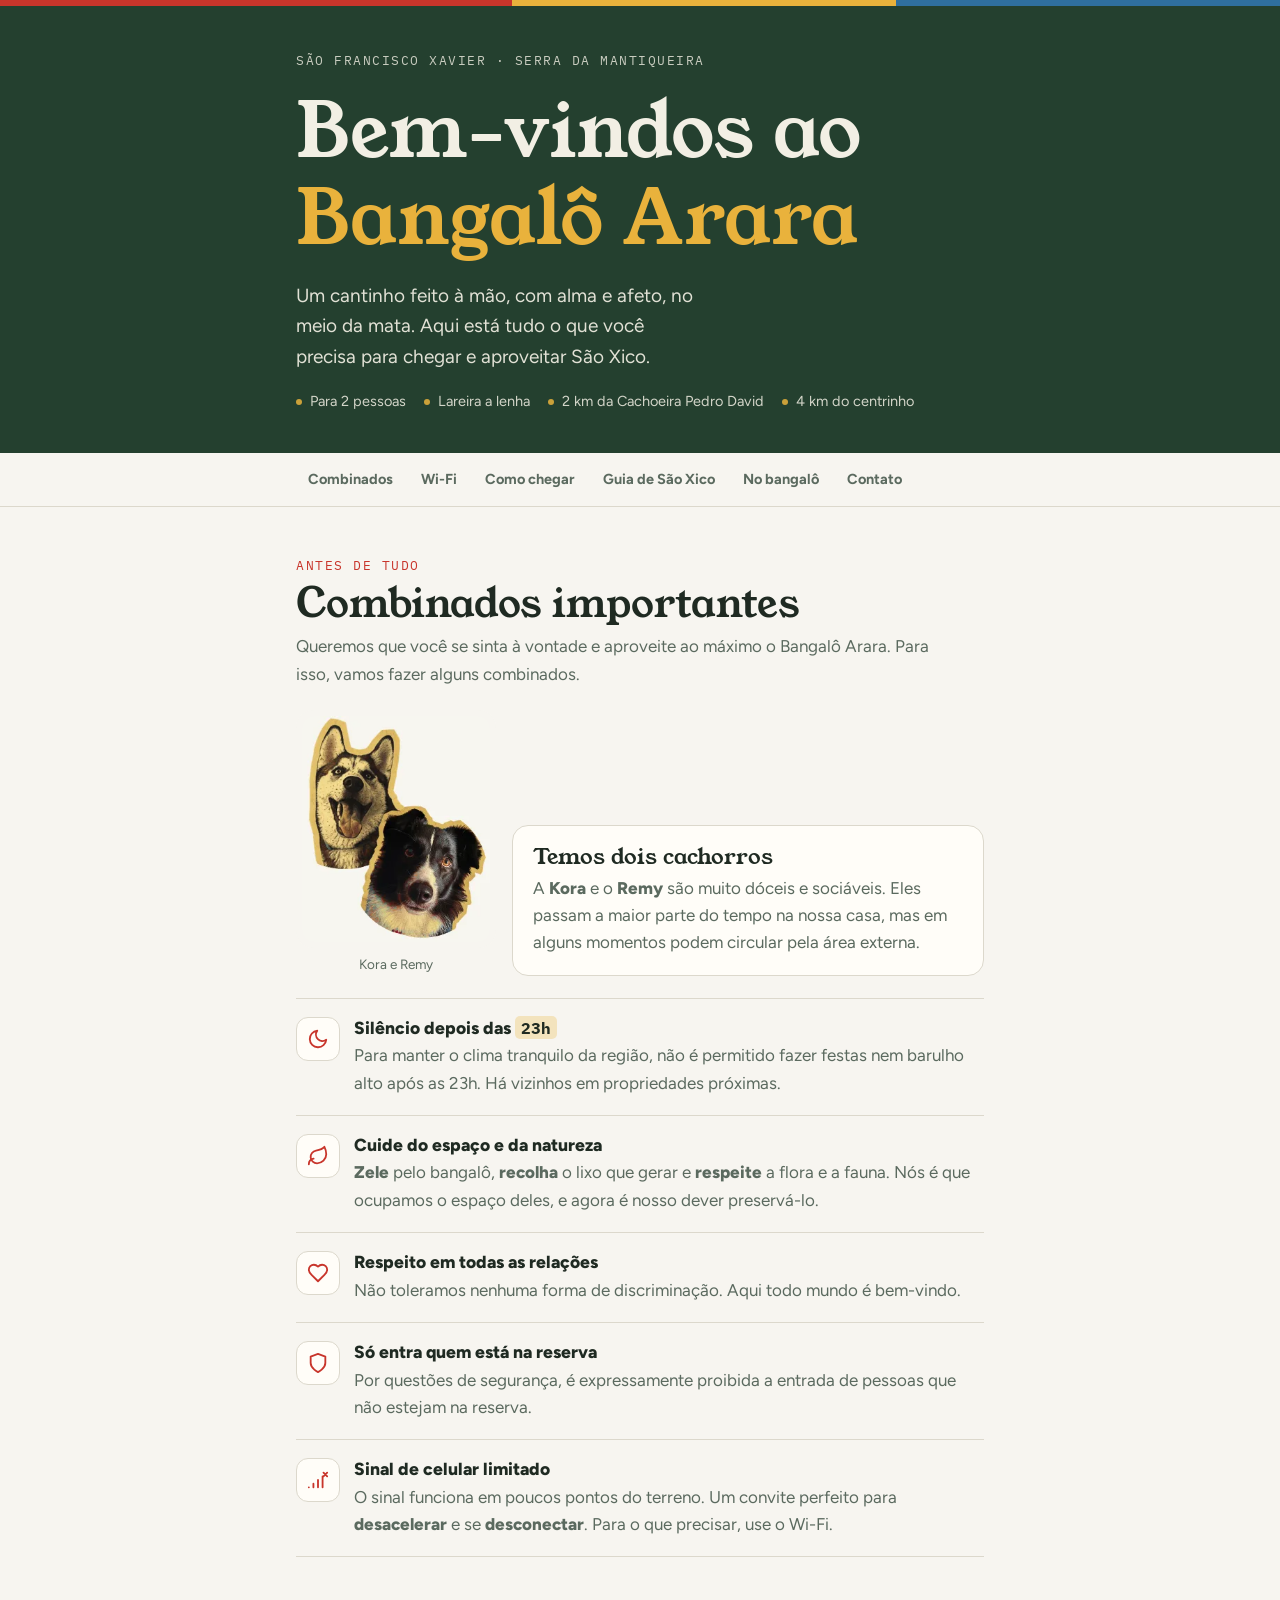
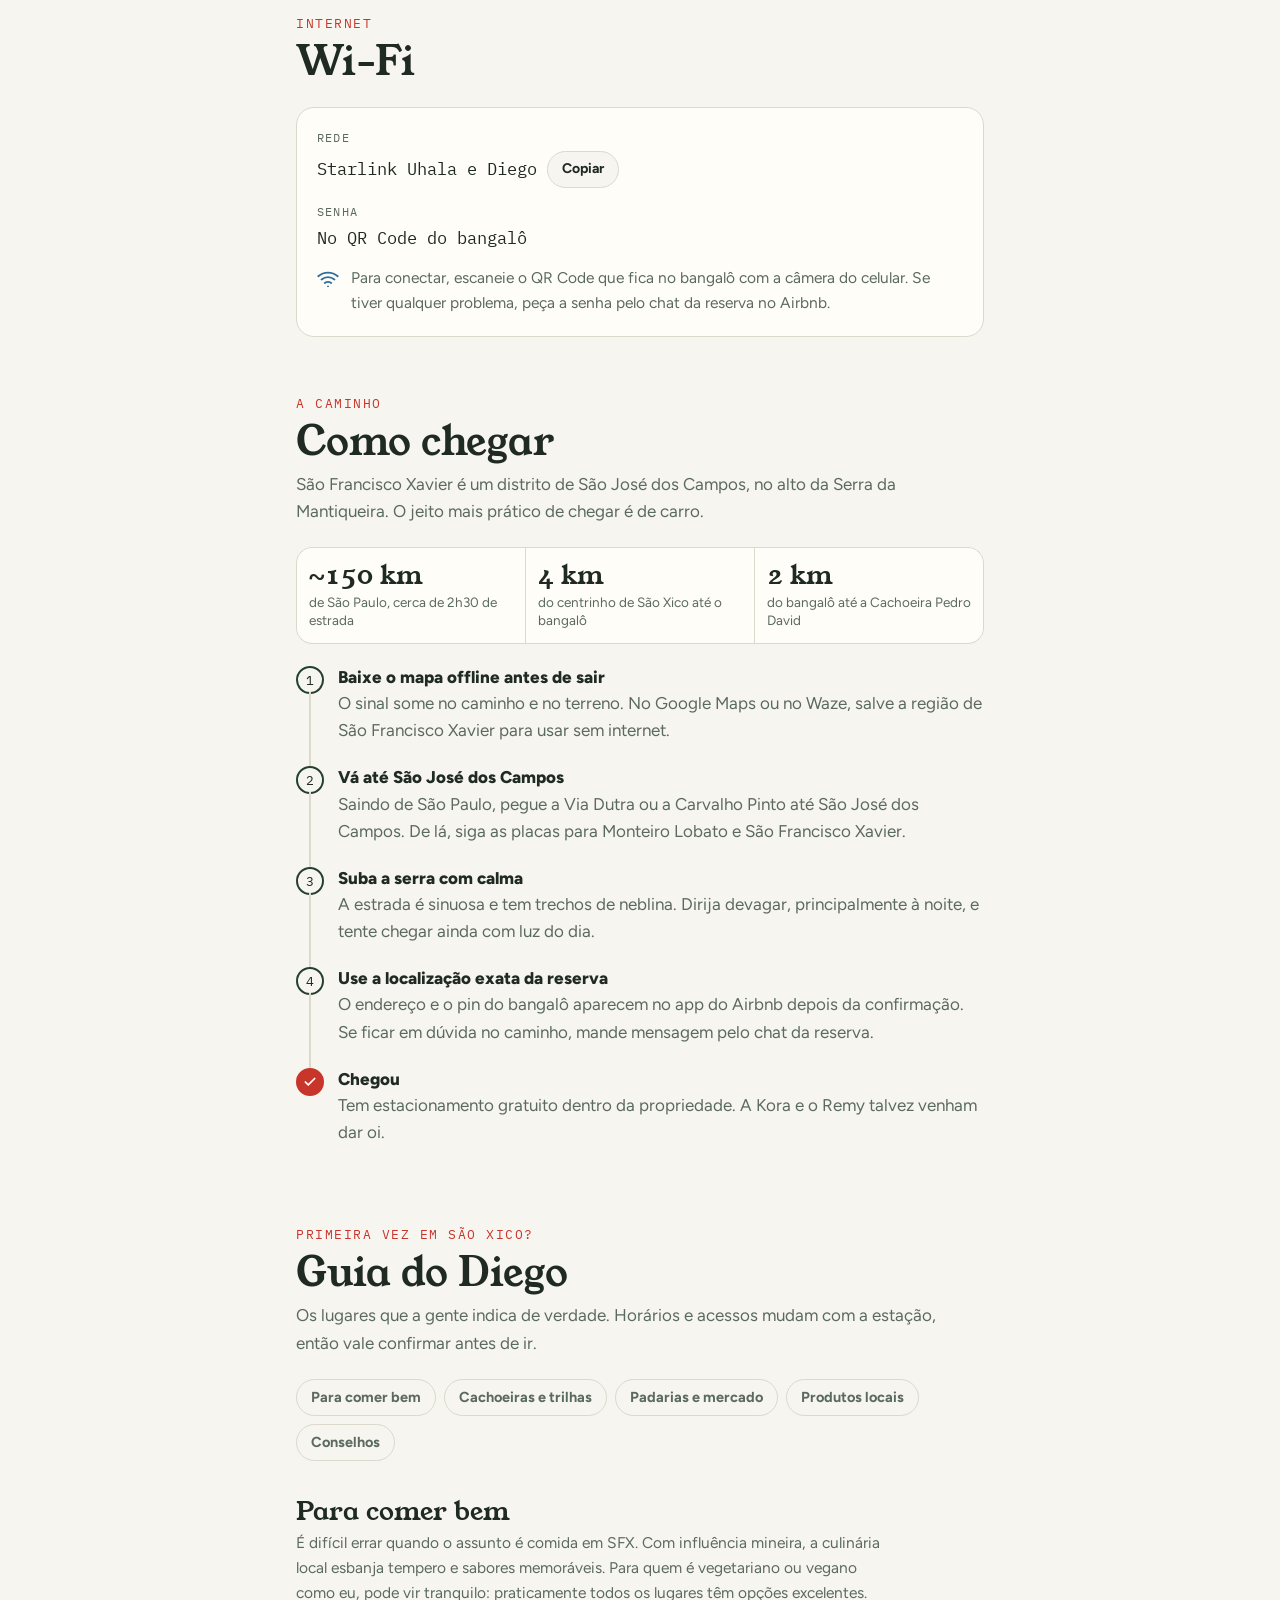
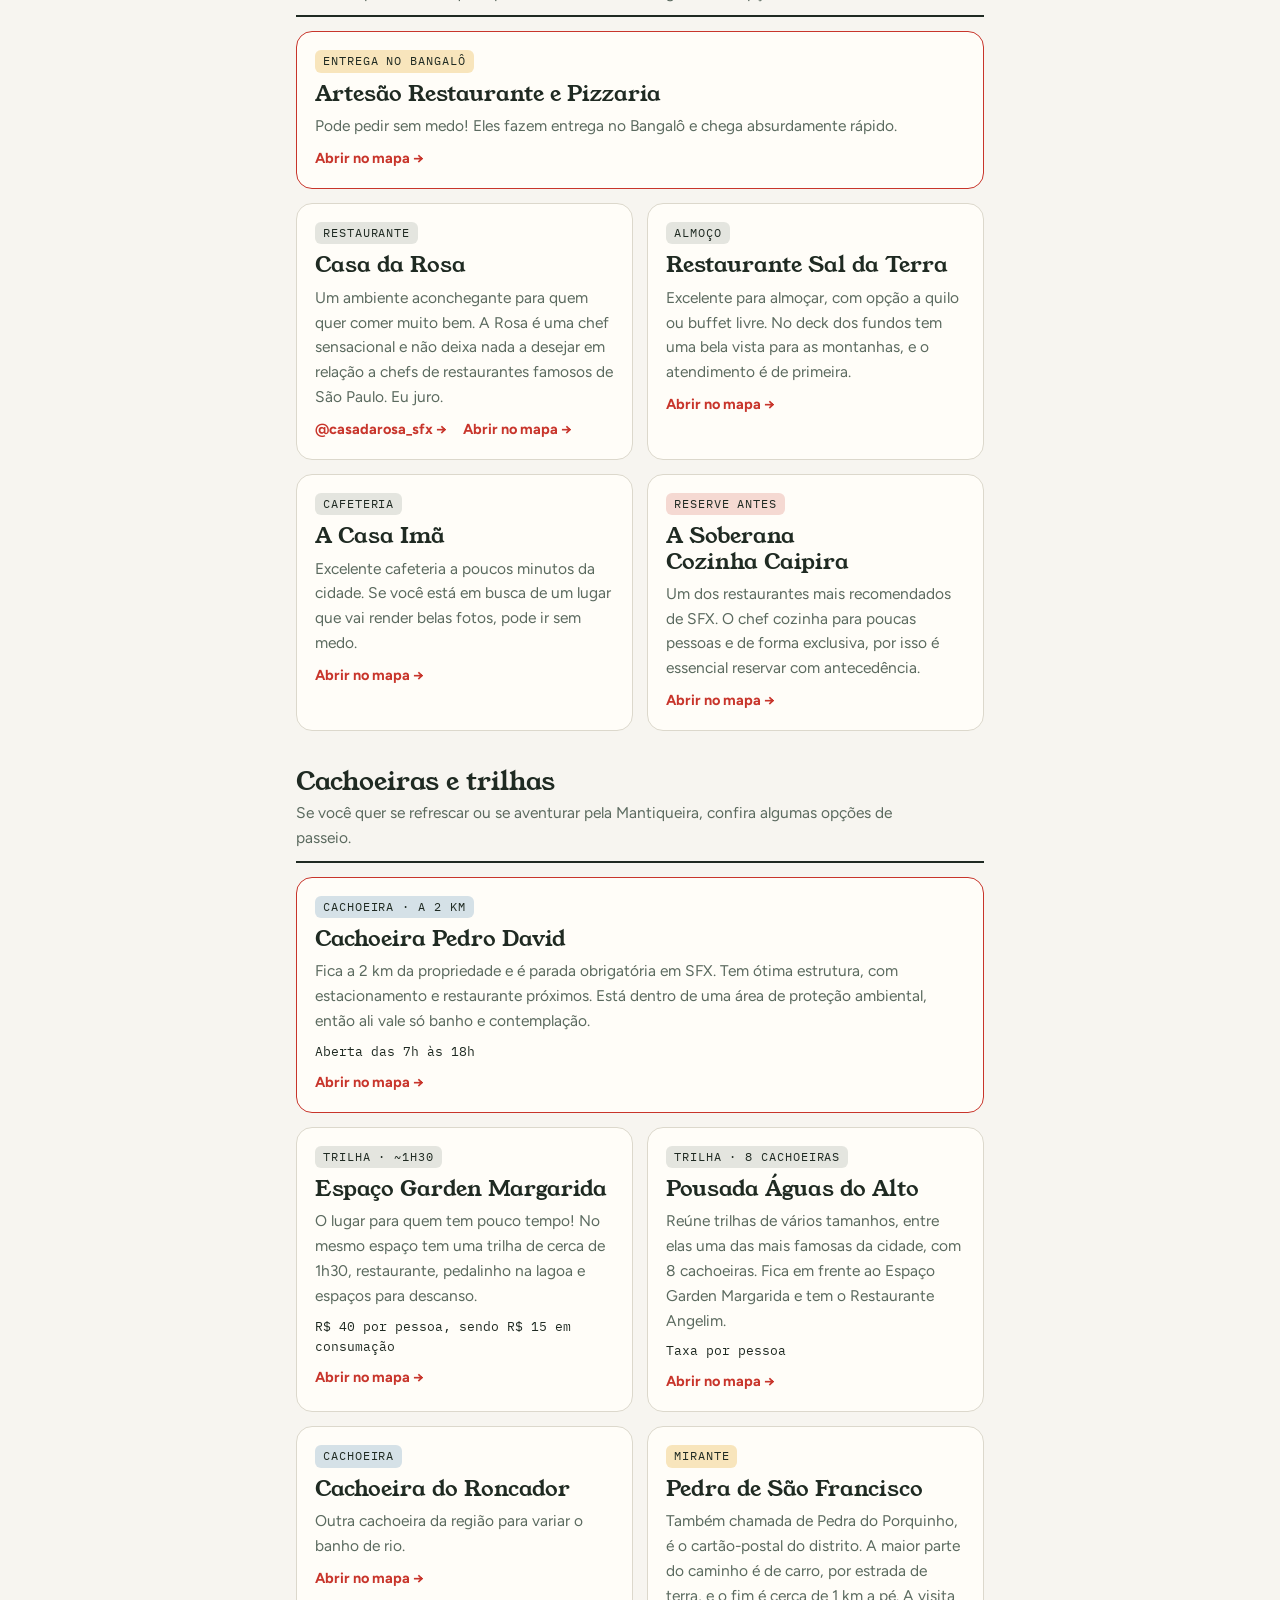
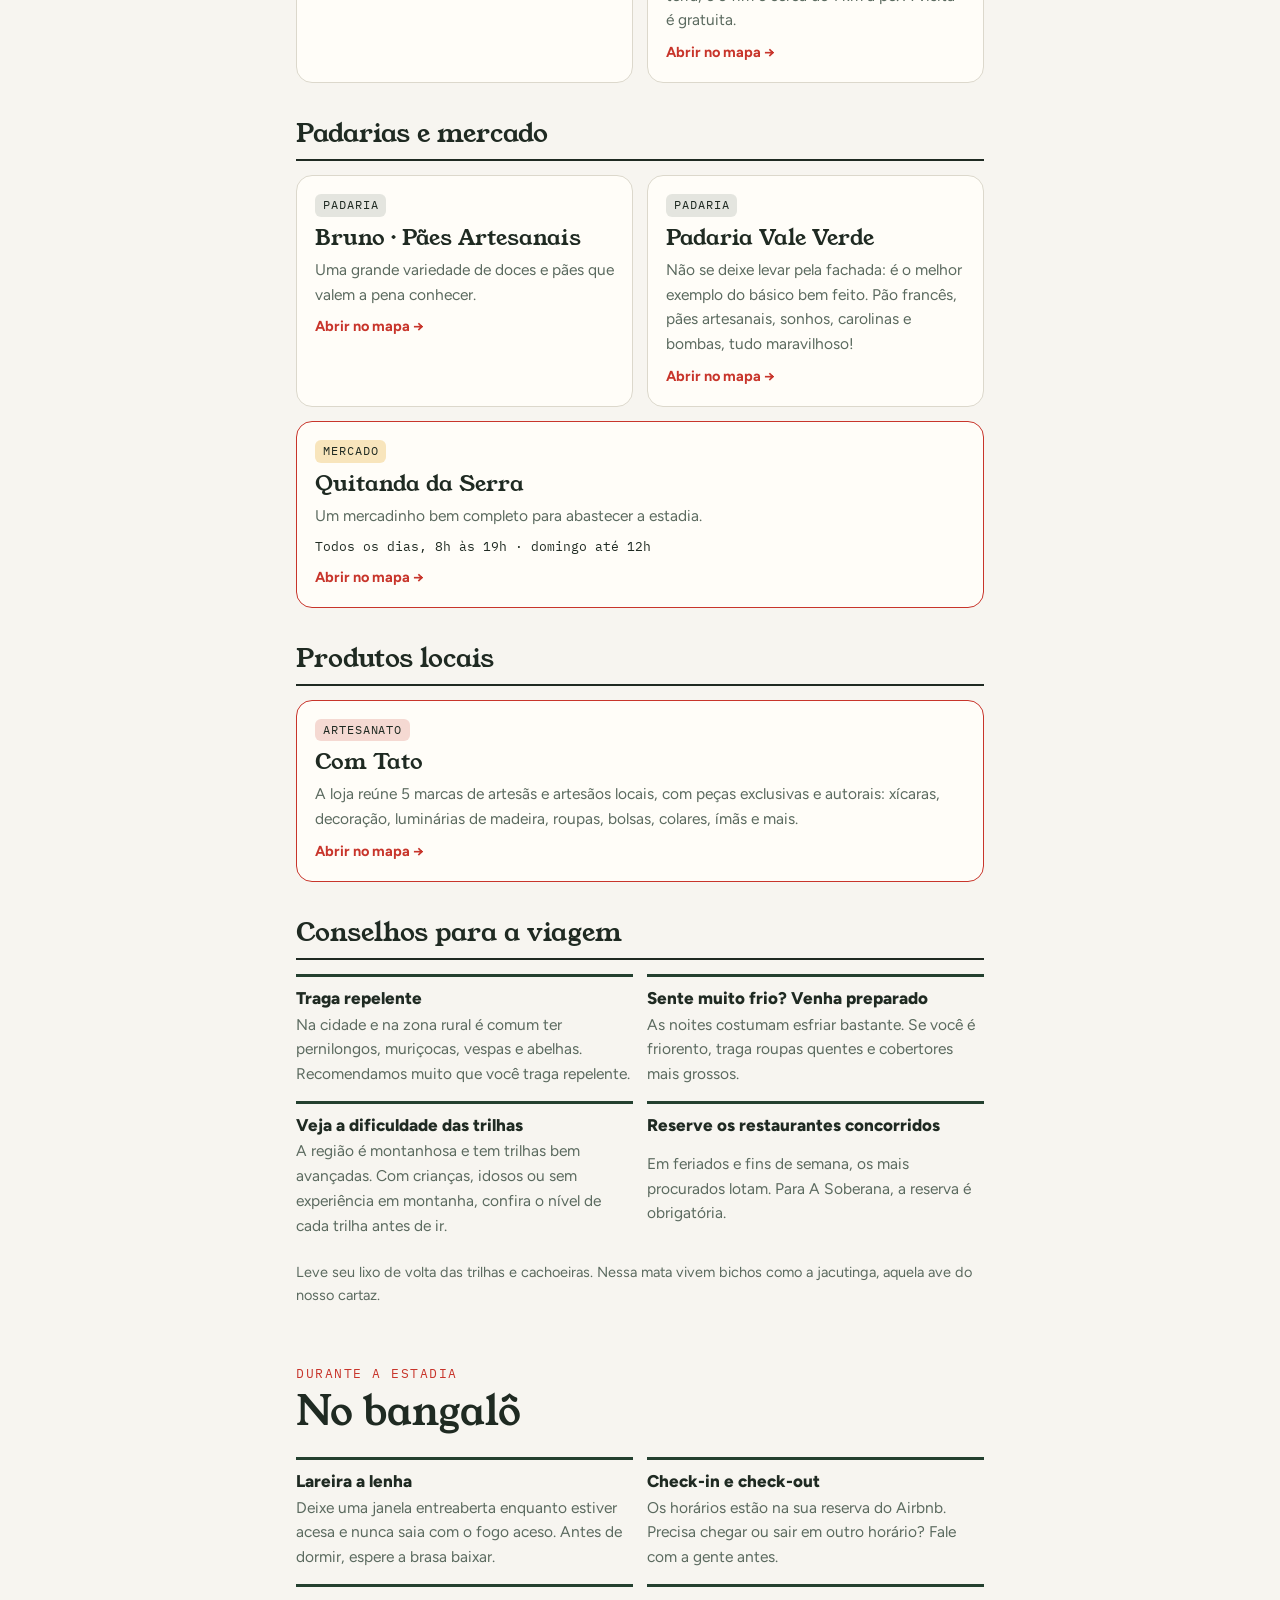
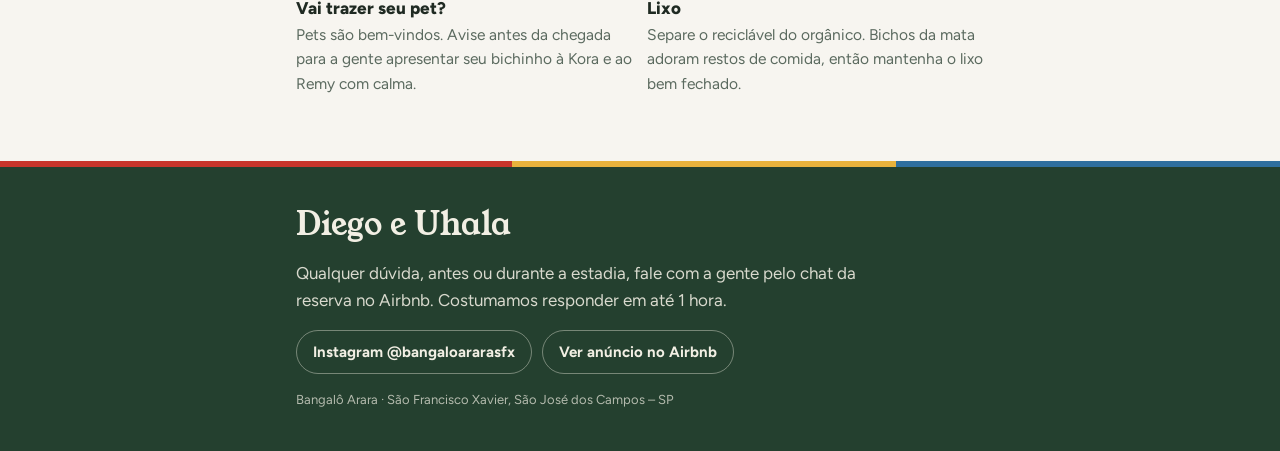
==== bangalo-arara/index.html @ 44bbcbe1 "Bangalô Arara: guia do hóspede (combinados, Wi-Fi, como chegar e dicas de SFX) Co-Authored-By: Claud" ====
<!doctype html>
<html lang="pt-BR">
<head>
<meta charset="utf-8">
<meta name="viewport" content="width=device-width, initial-scale=1, viewport-fit=cover">
<title>Bangalô Arara</title>
<meta name="description" content="Guia do hóspede do Bangalô Arara em São Francisco Xavier: combinados da casa, Wi-Fi, como chegar e dicas de São Xico.">
<meta name="robots" content="noindex, nofollow">
<meta property="og:type" content="website">
<meta property="og:locale" content="pt_BR">
<meta property="og:title" content="Bangalô Arara · Guia do hóspede">
<meta property="og:description" content="Guia do hóspede do Bangalô Arara em São Francisco Xavier: combinados da casa, Wi-Fi, como chegar e dicas de São Xico.">
<meta property="og:url" content="https://diegoungari04.github.io/Social-Media/bangalo-arara/">
<style>
:root{padding-top:env(safe-area-inset-top,0px);padding-bottom:env(safe-area-inset-bottom,0px)}
body{margin:0}
img{max-width:100%}
[hidden]{display:none!important}
</style>
<meta name="claude:viewport-fit-sides" content="cover">
<link rel="preconnect" href="https://fonts.googleapis.com">
<link rel="preconnect" href="https://fonts.gstatic.com" crossorigin>
<link rel="stylesheet" href="https://fonts.googleapis.com/css2?family=Young+Serif&family=Figtree:wght@400;500;700;800&family=IBM+Plex+Mono:wght@500&display=swap">
<style>
/* Layout: guia de bolso, uma coluna estreita com faixas de mata; adesivos recortados do cartaz antigo */
:root{
  --paper:#f7f5f0;
  --card:#fffdf8;
  --ink:#1f2a22;
  --muted:#5b6a5f;
  --line:#dcd8cc;
  --mata:#24402f;
  --mata-ink:#f2efe4;
  --arara:#c8352b;
  --sol:#e9b23c;
  --ceu:#2f6f9f;
  --f-display:"Young Serif", Georgia, "Times New Roman", serif;
  --f-body:"Figtree", system-ui, -apple-system, "Segoe UI", sans-serif;
  --f-mono:"IBM Plex Mono", ui-monospace, Menlo, monospace;
}
@media (prefers-color-scheme: dark){:root:not([data-theme="light"]){
  --paper:#141b16; --card:#1c251f; --ink:#ece8dc; --muted:#a7b2a9; --line:#2f3b33;
  --mata:#0e1510; --mata-ink:#ece8dc; --arara:#ef6a5c; --sol:#f0c260; --ceu:#7fb4dc; color-scheme:dark}}
:root[data-theme="dark"]{
  --paper:#141b16; --card:#1c251f; --ink:#ece8dc; --muted:#a7b2a9; --line:#2f3b33;
  --mata:#0e1510; --mata-ink:#ece8dc; --arara:#ef6a5c; --sol:#f0c260; --ceu:#7fb4dc; color-scheme:dark}

*{box-sizing:border-box}
html{scroll-behavior:smooth;scroll-padding-top:64px}
@media (prefers-reduced-motion: reduce){html{scroll-behavior:auto}}
body{background:var(--paper);color:var(--ink);font-family:var(--f-body);font-size:17px;line-height:1.6}
.wrap{max-width:720px;margin:0 auto;padding-left:max(16px, env(safe-area-inset-left, 0px));padding-right:max(16px, env(safe-area-inset-right, 0px))}
a{color:inherit}
a:focus-visible,button:focus-visible{outline:3px solid var(--sol);outline-offset:2px;border-radius:4px}
h1,h2,h3{font-family:var(--f-display);font-weight:400;line-height:1.15;text-wrap:balance;margin:0}
p{margin:0}
strong{font-weight:800}

/* stripe: as penas da arara */
.feathers{height:6px;background:linear-gradient(90deg,var(--arara) 0 40%,var(--sol) 40% 70%,var(--ceu) 70% 100%)}

/* hero */
.hero{background:var(--mata);color:var(--mata-ink)}
.hero .wrap{padding-block:44px 40px;display:grid;gap:18px}
.eyebrow{font-family:var(--f-mono);font-size:12.5px;letter-spacing:.12em;text-transform:uppercase;opacity:.8}
.hero h1{font-size:clamp(44px,11vw,76px)}
.hero h1 em{font-style:normal;color:var(--sol)}
.hero p.lede{font-size:19px;max-width:34ch;opacity:.92}
.facts{display:flex;flex-wrap:wrap;gap:8px 18px;font-size:14.5px;opacity:.85;padding:0;margin:0;list-style:none}
.facts li::before{content:"";display:inline-block;width:6px;height:6px;border-radius:50%;background:var(--sol);margin-right:8px;vertical-align:middle}

/* nav */
nav{position:sticky;top:env(safe-area-inset-top, 0px);z-index:5;background:var(--paper);border-bottom:1px solid var(--line)}
body::before{content:"";position:fixed;inset:0 0 auto;height:env(safe-area-inset-top, 0px);z-index:10;background:var(--paper)}
nav .wrap{display:flex;gap:4px;overflow-x:auto;scrollbar-width:none;padding-block:8px}
nav .wrap::-webkit-scrollbar{display:none}
nav a{flex:none;text-decoration:none;font-weight:700;font-size:14.5px;padding:7px 12px;border-radius:999px;color:var(--muted)}
nav a:hover{background:var(--card);color:var(--ink)}

section{padding-block:48px 8px}
section > .wrap{display:grid;gap:22px}
.sec-head{display:grid;gap:6px}
.sec-head .eyebrow{color:var(--arara);opacity:1}
.sec-head h2{font-size:clamp(30px,6.5vw,40px)}
.sec-head p{color:var(--muted);max-width:60ch}

/* combinados */
.rules{list-style:none;margin:0;padding:0;display:grid;gap:0;border-top:1px solid var(--line)}
.rule{display:grid;grid-template-columns:44px 1fr;gap:14px;padding:18px 0;border-bottom:1px solid var(--line)}
.rule .ic{width:44px;height:44px;border-radius:12px;display:grid;place-items:center;background:var(--card);border:1px solid var(--line);color:var(--arara)}
.rule .ic svg{width:22px;height:22px}
.rule h3{font-family:var(--f-body);font-weight:800;font-size:17.5px;line-height:1.3;margin-bottom:3px}
.rule p{color:var(--muted)}
.rule > div{min-width:0}
.time{font-family:var(--f-mono);font-size:.92em;color:var(--ink);background:color-mix(in srgb,var(--sol) 28%,transparent);padding:1px 6px;border-radius:5px}

.stickers{display:flex;align-items:flex-end;gap:16px;flex-wrap:wrap}
.stickers img{display:block;height:auto}
.stickers figure{margin:0;display:grid;gap:6px;justify-items:center}
.stickers figcaption{font-size:13.5px;color:var(--muted)}
.stickers .sticker{background:#f7f5f0;border-radius:18px;padding:6px}
.pet-note{flex:1 1 240px;min-width:0;background:var(--card);border:1px solid var(--line);border-radius:16px;padding:18px 20px;display:grid;gap:6px}
.pet-note h3{font-size:22px}
.pet-note p{color:var(--muted)}

/* wifi */
.wifi{background:var(--card);border:1px solid var(--line);border-radius:18px;padding:20px;display:grid;gap:14px}
.kv{display:grid;gap:4px}
.kv .k{font-family:var(--f-mono);font-size:12px;letter-spacing:.1em;text-transform:uppercase;color:var(--muted)}
.kv .row{display:flex;gap:10px;align-items:center;flex-wrap:wrap}
.kv .v{font-family:var(--f-mono);font-size:17px;word-break:break-all;user-select:all;min-width:0}
.copy{font:inherit;font-size:14px;font-weight:700;border:1px solid var(--line);background:var(--paper);color:var(--ink);border-radius:999px;padding:6px 14px;cursor:pointer}
.copy:hover{border-color:var(--muted)}
.copy.ok{background:var(--mata);color:var(--mata-ink);border-color:var(--mata)}
.signal{display:flex;gap:12px;align-items:flex-start;color:var(--muted);font-size:15.5px}
.signal svg{flex:none;width:22px;height:22px;color:var(--ceu);margin-top:2px}

/* como chegar */
.route{list-style:none;margin:0;padding:0;display:grid;gap:0;position:relative}
.route li{display:grid;grid-template-columns:28px 1fr;gap:14px;padding-bottom:22px;position:relative}
.route li::before{content:"";position:absolute;left:13px;top:26px;bottom:0;width:2px;background:var(--line)}
.route li:last-child::before{display:none}
.route .dot{width:28px;height:28px;border-radius:50%;border:2px solid var(--mata);background:var(--paper);display:grid;place-items:center;font-family:var(--f-mono);font-size:12.5px;color:var(--ink)}
.route li:last-child .dot{background:var(--arara);border-color:var(--arara);color:#fff}
.route h3{font-family:var(--f-body);font-weight:800;font-size:17px;line-height:1.3;margin-bottom:2px}
.route p{color:var(--muted)}
.route > li > div{min-width:0}
.distances{display:grid;grid-template-columns:repeat(3,minmax(0,1fr));gap:1px;background:var(--line);border:1px solid var(--line);border-radius:16px;overflow:hidden}
.distances div{background:var(--card);padding:14px 12px;display:grid;gap:2px}
.distances b{font-family:var(--f-display);font-weight:400;font-size:26px;font-variant-numeric:tabular-nums;line-height:1.1}
.distances span{font-size:13.5px;color:var(--muted);line-height:1.35}
@media (max-width:440px){.distances{grid-template-columns:1fr}.distances div{grid-template-columns:96px 1fr;align-items:baseline}}

/* dicas */
.chips{display:flex;gap:8px;flex-wrap:wrap}
.chips a{text-decoration:none;font-size:14.5px;font-weight:700;border:1px solid var(--line);color:var(--muted);border-radius:999px;padding:6px 14px}
.chips a:hover{color:var(--ink);border-color:var(--muted)}
.group{display:grid;gap:14px;padding-top:14px;scroll-margin-top:64px}
.group-head{display:grid;gap:4px;border-bottom:2px solid var(--ink);padding-bottom:10px}
.group-head h3{font-size:26px}
.group-head p{color:var(--muted);max-width:60ch;font-size:15.5px}
.places{display:grid;grid-template-columns:repeat(2,minmax(0,1fr));gap:14px}
@media (max-width:600px){.places{grid-template-columns:1fr}}
.place{background:var(--card);border:1px solid var(--line);border-radius:16px;padding:18px;display:grid;gap:8px;align-content:start;min-width:0}
.place .tag{justify-self:start;font-family:var(--f-mono);font-size:11.5px;letter-spacing:.08em;text-transform:uppercase;padding:2px 8px;border-radius:6px;color:var(--ink)}
.tag.ceu{background:color-mix(in srgb,var(--ceu) 20%,transparent)}
.tag.mata{background:color-mix(in srgb,var(--muted) 16%,transparent)}
.tag.sol{background:color-mix(in srgb,var(--sol) 32%,transparent)}
.tag.arara{background:color-mix(in srgb,var(--arara) 18%,transparent)}
.place h3{font-size:22px}
.place p{color:var(--muted);font-size:15.5px}
.place .meta{font-family:var(--f-mono);font-size:13px;color:var(--ink)}
.place .acts{display:flex;gap:16px;flex-wrap:wrap}
.place a.map{font-weight:700;font-size:14.5px;color:var(--arara);text-decoration:none}
.place a.map:hover{text-decoration:underline}
.place.featured{grid-column:1/-1;border-color:var(--arara)}
.note{font-size:14.5px;color:var(--muted)}
/* casa */
.house{display:grid;grid-template-columns:repeat(2,minmax(0,1fr));gap:14px}
@media (max-width:600px){.house{grid-template-columns:1fr}}
.house > div{border-top:3px solid var(--mata);padding-top:12px;display:grid;gap:4px;min-width:0}
.house h3{font-family:var(--f-body);font-weight:800;font-size:17px}
.house p{color:var(--muted);font-size:15.5px}

/* footer */
footer{margin-top:56px;background:var(--mata);color:var(--mata-ink)}
footer .wrap{padding-block:40px;display:grid;gap:16px}
footer h2{font-size:32px}
footer p{opacity:.88;max-width:52ch}
.links{display:flex;flex-wrap:wrap;gap:10px}
.links a{text-decoration:none;font-weight:700;font-size:15px;border:1px solid color-mix(in srgb,var(--mata-ink) 40%,transparent);border-radius:999px;padding:9px 16px}
.links a:hover{background:color-mix(in srgb,var(--mata-ink) 12%,transparent)}
footer small{opacity:.7;font-size:13px}
</style>
</head>
<body>
<header class="hero">
  <div class="feathers"></div>
  <div class="wrap">
    <span class="eyebrow">São Francisco Xavier · Serra da Mantiqueira</span>
    <h1>Bem-vindos ao <em>Bangalô Arara</em></h1>
    <p class="lede">Um cantinho feito à mão, com alma e afeto, no meio da mata. Aqui está tudo o que você precisa para chegar e aproveitar São Xico.</p>
    <ul class="facts">
      <li>Para 2 pessoas</li>
      <li>Lareira a lenha</li>
      <li>2 km da Cachoeira Pedro David</li>
      <li>4 km do centrinho</li>
    </ul>
  </div>
</header>

<nav aria-label="Seções">
  <div class="wrap">
    <a href="#combinados">Combinados</a>
    <a href="#wifi">Wi-Fi</a>
    <a href="#como-chegar">Como chegar</a>
    <a href="#dicas">Guia de São Xico</a>
    <a href="#bangalo">No bangalô</a>
    <a href="#contato">Contato</a>
  </div>
</nav>

<main>
<section id="combinados">
  <div class="wrap">
    <div class="sec-head">
      <span class="eyebrow">Antes de tudo</span>
      <h2>Combinados importantes</h2>
      <p>Queremos que você se sinta à vontade e aproveite ao máximo o Bangalô Arara. Para isso, vamos fazer alguns combinados.</p>
    </div>

    <div class="stickers">
      <figure>
        <img class="sticker" src="[data-uri]" width="200" height="241" alt="Adesivos da Kora, uma husky, e do Remy, um border collie">
        <figcaption>Kora e Remy</figcaption>
      </figure>
      <div class="pet-note">
        <h3>Temos dois cachorros</h3>
        <p>A <strong>Kora</strong> e o <strong>Remy</strong> são muito dóceis e sociáveis. Eles passam a maior parte do tempo na nossa casa, mas em alguns momentos podem circular pela área externa.</p>
      </div>
    </div>

    <ol class="rules">
      <li class="rule">
        <span class="ic" aria-hidden="true"><svg viewBox="0 0 24 24" fill="none" stroke="currentColor" stroke-width="2" stroke-linecap="round" stroke-linejoin="round"><path d="M21 12.8A9 9 0 1 1 11.2 3a7 7 0 0 0 9.8 9.8z"/></svg></span>
        <div>
          <h3>Silêncio depois das <span class="time">23h</span></h3>
          <p>Para manter o clima tranquilo da região, não é permitido fazer festas nem barulho alto após as 23h. Há vizinhos em propriedades próximas.</p>
        </div>
      </li>
      <li class="rule">
        <span class="ic" aria-hidden="true"><svg viewBox="0 0 24 24" fill="none" stroke="currentColor" stroke-width="2" stroke-linecap="round" stroke-linejoin="round"><path d="M11 20A7 7 0 0 1 9.8 6.1C15.5 5 17 4.5 19 2c1 2 2 4.2 2 8 0 5.5-4.8 10-10 10Z"/><path d="M2 21c0-3 1.9-5.4 5.2-6.1"/></svg></span>
        <div>
          <h3>Cuide do espaço e da natureza</h3>
          <p><strong>Zele</strong> pelo bangalô, <strong>recolha</strong> o lixo que gerar e <strong>respeite</strong> a flora e a fauna. Nós é que ocupamos o espaço deles, e agora é nosso dever preservá-lo.</p>
        </div>
      </li>
      <li class="rule">
        <span class="ic" aria-hidden="true"><svg viewBox="0 0 24 24" fill="none" stroke="currentColor" stroke-width="2" stroke-linecap="round" stroke-linejoin="round"><path d="M19 14c1.5-1.5 3-3.2 3-5.5A5.5 5.5 0 0 0 16.5 3c-1.8 0-3 .5-4.5 2-1.5-1.5-2.7-2-4.5-2A5.5 5.5 0 0 0 2 8.5c0 2.3 1.5 4 3 5.5l7 7Z"/></svg></span>
        <div>
          <h3>Respeito em todas as relações</h3>
          <p>Não toleramos nenhuma forma de discriminação. Aqui todo mundo é bem-vindo.</p>
        </div>
      </li>
      <li class="rule">
        <span class="ic" aria-hidden="true"><svg viewBox="0 0 24 24" fill="none" stroke="currentColor" stroke-width="2" stroke-linecap="round" stroke-linejoin="round"><path d="M12 22s8-4 8-10V5l-8-3-8 3v7c0 6 8 10 8 10z"/></svg></span>
        <div>
          <h3>Só entra quem está na reserva</h3>
          <p>Por questões de segurança, é expressamente proibida a entrada de pessoas que não estejam na reserva.</p>
        </div>
      </li>
      <li class="rule">
        <span class="ic" aria-hidden="true"><svg viewBox="0 0 24 24" fill="none" stroke="currentColor" stroke-width="2" stroke-linecap="round" stroke-linejoin="round"><path d="M2 20h.01M7 20v-4M12 20v-8M17 20V8"/><path d="m22 4-4 4M18 4l4 4"/></svg></span>
        <div>
          <h3>Sinal de celular limitado</h3>
          <p>O sinal funciona em poucos pontos do terreno. Um convite perfeito para <strong>desacelerar</strong> e se <strong>desconectar</strong>. Para o que precisar, use o Wi-Fi.</p>
        </div>
      </li>
    </ol>
  </div>
</section>

<section id="wifi">
  <div class="wrap">
    <div class="sec-head">
      <span class="eyebrow">Internet</span>
      <h2>Wi-Fi</h2>
    </div>
    <div class="wifi">
      <div class="kv">
        <span class="k">Rede</span>
        <div class="row"><span class="v" id="wifi-ssid">Starlink Uhala e Diego</span><button class="copy" type="button" data-copy="wifi-ssid">Copiar</button></div>
      </div>
      <div class="kv">
        <span class="k">Senha</span>
        <div class="row"><span class="v">No QR Code do bangalô</span></div>
      </div>
      <div class="signal">
        <svg viewBox="0 0 24 24" fill="none" stroke="currentColor" stroke-width="2" stroke-linecap="round" stroke-linejoin="round" aria-hidden="true"><path d="M5 12.55a11 11 0 0 1 14 0M1.4 9a16 16 0 0 1 21.2 0M8.5 16.4a6 6 0 0 1 7 0M12 20h.01"/></svg>
        <p>Para conectar, escaneie o QR Code que fica no bangalô com a câmera do celular. Se tiver qualquer problema, peça a senha pelo chat da reserva no Airbnb.</p>
      </div>
    </div>
  </div>
</section>

<section id="como-chegar">
  <div class="wrap">
    <div class="sec-head">
      <span class="eyebrow">A caminho</span>
      <h2>Como chegar</h2>
      <p>São Francisco Xavier é um distrito de São José dos Campos, no alto da Serra da Mantiqueira. O jeito mais prático de chegar é de carro.</p>
    </div>

    <div class="distances">
      <div><b>~150 km</b><span>de São Paulo, cerca de 2h30 de estrada</span></div>
      <div><b>4 km</b><span>do centrinho de São Xico até o bangalô</span></div>
      <div><b>2 km</b><span>do bangalô até a Cachoeira Pedro David</span></div>
    </div>

    <ol class="route">
      <li>
        <span class="dot">1</span>
        <div>
          <h3>Baixe o mapa offline antes de sair</h3>
          <p>O sinal some no caminho e no terreno. No Google Maps ou no Waze, salve a região de São Francisco Xavier para usar sem internet.</p>
        </div>
      </li>
      <li>
        <span class="dot">2</span>
        <div>
          <h3>Vá até São José dos Campos</h3>
          <p>Saindo de São Paulo, pegue a Via Dutra ou a Carvalho Pinto até São José dos Campos. De lá, siga as placas para Monteiro Lobato e São Francisco Xavier.</p>
        </div>
      </li>
      <li>
        <span class="dot">3</span>
        <div>
          <h3>Suba a serra com calma</h3>
          <p>A estrada é sinuosa e tem trechos de neblina. Dirija devagar, principalmente à noite, e tente chegar ainda com luz do dia.</p>
        </div>
      </li>
      <li>
        <span class="dot">4</span>
        <div>
          <h3>Use a localização exata da reserva</h3>
          <p>O endereço e o pin do bangalô aparecem no app do Airbnb depois da confirmação. Se ficar em dúvida no caminho, mande mensagem pelo chat da reserva.</p>
        </div>
      </li>
      <li>
        <span class="dot" aria-hidden="true">
          <svg viewBox="0 0 24 24" width="14" height="14" fill="none" stroke="currentColor" stroke-width="3" stroke-linecap="round" stroke-linejoin="round"><path d="M20 6 9 17l-5-5"/></svg>
        </span>
        <div>
          <h3>Chegou</h3>
          <p>Tem estacionamento gratuito dentro da propriedade. A Kora e o Remy talvez venham dar oi.</p>
        </div>
      </li>
    </ol>
  </div>
</section>

<section id="dicas">
  <div class="wrap">
    <div class="sec-head">
      <span class="eyebrow">Primeira vez em São Xico?</span>
      <h2>Guia do Diego</h2>
      <p>Os lugares que a gente indica de verdade. Horários e acessos mudam com a estação, então vale confirmar antes de ir.</p>
    </div>

    <div class="chips" aria-label="Categorias do guia">
      <a href="#comer">Para comer bem</a>
      <a href="#cachoeiras">Cachoeiras e trilhas</a>
      <a href="#padarias">Padarias e mercado</a>
      <a href="#locais">Produtos locais</a>
      <a href="#conselhos">Conselhos</a>
    </div>

    <div class="group" id="comer">
      <div class="group-head">
        <h3>Para comer bem</h3>
        <p>É difícil errar quando o assunto é comida em SFX. Com influência mineira, a culinária local esbanja tempero e sabores memoráveis. Para quem é vegetariano ou vegano como eu, pode vir tranquilo: praticamente todos os lugares têm opções excelentes.</p>
      </div>
      <div class="places">
        <article class="place featured">
          <span class="tag sol">Entrega no bangalô</span>
          <h3>Artesão Restaurante e Pizzaria</h3>
          <p>Pode pedir sem medo! Eles fazem entrega no Bangalô e chega absurdamente rápido.</p>
          <a class="map" href="https://www.google.com/maps/search/?api=1&amp;query=Artes%C3%A3o+Restaurante+e+Pizzaria+S%C3%A3o+Francisco+Xavier" target="_blank" rel="noopener">Abrir no mapa →</a>
        </article>
        <article class="place">
          <span class="tag mata">Restaurante</span>
          <h3>Casa da Rosa</h3>
          <p>Um ambiente aconchegante para quem quer comer muito bem. A Rosa é uma chef sensacional e não deixa nada a desejar em relação a chefs de restaurantes famosos de São Paulo. Eu juro.</p>
          <div class="acts">
            <a class="map" href="https://www.instagram.com/casadarosa_sfx" target="_blank" rel="noopener">@casadarosa_sfx →</a>
            <a class="map" href="https://www.google.com/maps/search/?api=1&amp;query=Casa+da+Rosa+S%C3%A3o+Francisco+Xavier" target="_blank" rel="noopener">Abrir no mapa →</a>
          </div>
        </article>
        <article class="place">
          <span class="tag mata">Almoço</span>
          <h3>Restaurante Sal da Terra</h3>
          <p>Excelente para almoçar, com opção a quilo ou buffet livre. No deck dos fundos tem uma bela vista para as montanhas, e o atendimento é de primeira.</p>
          <a class="map" href="https://www.google.com/maps/search/?api=1&amp;query=Restaurante+Sal+da+Terra+S%C3%A3o+Francisco+Xavier" target="_blank" rel="noopener">Abrir no mapa →</a>
        </article>
        <article class="place">
          <span class="tag mata">Cafeteria</span>
          <h3>A Casa Imã</h3>
          <p>Excelente cafeteria a poucos minutos da cidade. Se você está em busca de um lugar que vai render belas fotos, pode ir sem medo.</p>
          <a class="map" href="https://www.google.com/maps/search/?api=1&amp;query=A+Casa+Im%C3%A3+S%C3%A3o+Francisco+Xavier" target="_blank" rel="noopener">Abrir no mapa →</a>
        </article>
        <article class="place">
          <span class="tag arara">Reserve antes</span>
          <h3>A Soberana Cozinha Caipira</h3>
          <p>Um dos restaurantes mais recomendados de SFX. O chef cozinha para poucas pessoas e de forma exclusiva, por isso é essencial reservar com antecedência.</p>
          <a class="map" href="https://www.google.com/maps/search/?api=1&amp;query=A+Soberana+Cozinha+Caipira+S%C3%A3o+Francisco+Xavier" target="_blank" rel="noopener">Abrir no mapa →</a>
        </article>
      </div>
    </div>

    <div class="group" id="cachoeiras">
      <div class="group-head">
        <h3>Cachoeiras e trilhas</h3>
        <p>Se você quer se refrescar ou se aventurar pela Mantiqueira, confira algumas opções de passeio.</p>
      </div>
      <div class="places">
        <article class="place featured">
          <span class="tag ceu">Cachoeira · a 2 km</span>
          <h3>Cachoeira Pedro David</h3>
          <p>Fica a 2 km da propriedade e é parada obrigatória em SFX. Tem ótima estrutura, com estacionamento e restaurante próximos. Está dentro de uma área de proteção ambiental, então ali vale só banho e contemplação.</p>
          <span class="meta">Aberta das 7h às 18h</span>
          <a class="map" href="https://www.google.com/maps/search/?api=1&amp;query=Cachoeira+Pedro+David+S%C3%A3o+Francisco+Xavier" target="_blank" rel="noopener">Abrir no mapa →</a>
        </article>
        <article class="place">
          <span class="tag mata">Trilha · ~1h30</span>
          <h3>Espaço Garden Margarida</h3>
          <p>O lugar para quem tem pouco tempo! No mesmo espaço tem uma trilha de cerca de 1h30, restaurante, pedalinho na lagoa e espaços para descanso.</p>
          <span class="meta">R$ 40 por pessoa, sendo R$ 15 em consumação</span>
          <a class="map" href="https://www.google.com/maps/search/?api=1&amp;query=Espa%C3%A7o+Garden+Margarida+S%C3%A3o+Francisco+Xavier" target="_blank" rel="noopener">Abrir no mapa →</a>
        </article>
        <article class="place">
          <span class="tag mata">Trilha · 8 cachoeiras</span>
          <h3>Pousada Águas do Alto</h3>
          <p>Reúne trilhas de vários tamanhos, entre elas uma das mais famosas da cidade, com 8 cachoeiras. Fica em frente ao Espaço Garden Margarida e tem o Restaurante Angelim.</p>
          <span class="meta">Taxa por pessoa</span>
          <a class="map" href="https://www.google.com/maps/search/?api=1&amp;query=Pousada+%C3%81guas+do+Alto+S%C3%A3o+Francisco+Xavier" target="_blank" rel="noopener">Abrir no mapa →</a>
        </article>
        <article class="place">
          <span class="tag ceu">Cachoeira</span>
          <h3>Cachoeira do Roncador</h3>
          <p>Outra cachoeira da região para variar o banho de rio.</p>
          <a class="map" href="https://www.google.com/maps/search/?api=1&amp;query=Cachoeira+do+Roncador+S%C3%A3o+Francisco+Xavier" target="_blank" rel="noopener">Abrir no mapa →</a>
        </article>
        <article class="place">
          <span class="tag sol">Mirante</span>
          <h3>Pedra de São Francisco</h3>
          <p>Também chamada de Pedra do Porquinho, é o cartão-postal do distrito. A maior parte do caminho é de carro, por estrada de terra, e o fim é cerca de 1 km a pé. A visita é gratuita.</p>
          <a class="map" href="https://www.google.com/maps/search/?api=1&amp;query=Pedra+do+Porquinho+S%C3%A3o+Francisco+Xavier" target="_blank" rel="noopener">Abrir no mapa →</a>
        </article>
      </div>
    </div>

    <div class="group" id="padarias">
      <div class="group-head">
        <h3>Padarias e mercado</h3>
      </div>
      <div class="places">
        <article class="place">
          <span class="tag mata">Padaria</span>
          <h3>Bruno · Pães Artesanais</h3>
          <p>Uma grande variedade de doces e pães que valem a pena conhecer.</p>
          <a class="map" href="https://www.google.com/maps/search/?api=1&amp;query=Bruno+P%C3%A3es+Artesanais+S%C3%A3o+Francisco+Xavier" target="_blank" rel="noopener">Abrir no mapa →</a>
        </article>
        <article class="place">
          <span class="tag mata">Padaria</span>
          <h3>Padaria Vale Verde</h3>
          <p>Não se deixe levar pela fachada: é o melhor exemplo do básico bem feito. Pão francês, pães artesanais, sonhos, carolinas e bombas, tudo maravilhoso!</p>
          <a class="map" href="https://www.google.com/maps/search/?api=1&amp;query=Padaria+Vale+Verde+S%C3%A3o+Francisco+Xavier" target="_blank" rel="noopener">Abrir no mapa →</a>
        </article>
        <article class="place featured">
          <span class="tag sol">Mercado</span>
          <h3>Quitanda da Serra</h3>
          <p>Um mercadinho bem completo para abastecer a estadia.</p>
          <span class="meta">Todos os dias, 8h às 19h · domingo até 12h</span>
          <a class="map" href="https://www.google.com/maps/search/?api=1&amp;query=Quitanda+da+Serra+S%C3%A3o+Francisco+Xavier" target="_blank" rel="noopener">Abrir no mapa →</a>
        </article>
      </div>
    </div>

    <div class="group" id="locais">
      <div class="group-head">
        <h3>Produtos locais</h3>
      </div>
      <div class="places">
        <article class="place featured">
          <span class="tag arara">Artesanato</span>
          <h3>Com Tato</h3>
          <p>A loja reúne 5 marcas de artesãs e artesãos locais, com peças exclusivas e autorais: xícaras, decoração, luminárias de madeira, roupas, bolsas, colares, ímãs e mais.</p>
          <a class="map" href="https://www.google.com/maps/search/?api=1&amp;query=Com+Tato+S%C3%A3o+Francisco+Xavier" target="_blank" rel="noopener">Abrir no mapa →</a>
        </article>
      </div>
    </div>

    <div class="group" id="conselhos">
      <div class="group-head">
        <h3>Conselhos para a viagem</h3>
      </div>
      <div class="house">
        <div>
          <h3>Traga repelente</h3>
          <p>Na cidade e na zona rural é comum ter pernilongos, muriçocas, vespas e abelhas. Recomendamos muito que você traga repelente.</p>
        </div>
        <div>
          <h3>Sente muito frio? Venha preparado</h3>
          <p>As noites costumam esfriar bastante. Se você é friorento, traga roupas quentes e cobertores mais grossos.</p>
        </div>
        <div>
          <h3>Veja a dificuldade das trilhas</h3>
          <p>A região é montanhosa e tem trilhas bem avançadas. Com crianças, idosos ou sem experiência em montanha, confira o nível de cada trilha antes de ir.</p>
        </div>
        <div>
          <h3>Reserve os restaurantes concorridos</h3>
          <p>Em feriados e fins de semana, os mais procurados lotam. Para A Soberana, a reserva é obrigatória.</p>
        </div>
      </div>
    </div>

    <p class="note">Leve seu lixo de volta das trilhas e cachoeiras. Nessa mata vivem bichos como a jacutinga, aquela ave do nosso cartaz.</p>
  </div>
</section>
<section id="bangalo">
  <div class="wrap">
    <div class="sec-head">
      <span class="eyebrow">Durante a estadia</span>
      <h2>No bangalô</h2>
    </div>
    <div class="house">
      <div>
        <h3>Lareira a lenha</h3>
        <p>Deixe uma janela entreaberta enquanto estiver acesa e nunca saia com o fogo aceso. Antes de dormir, espere a brasa baixar.</p>
      </div>
      <div>
        <h3>Check-in e check-out</h3>
        <p>Os horários estão na sua reserva do Airbnb. Precisa chegar ou sair em outro horário? Fale com a gente antes.</p>
      </div>
      <div>
        <h3>Vai trazer seu pet?</h3>
        <p>Pets são bem-vindos. Avise antes da chegada para a gente apresentar seu bichinho à Kora e ao Remy com calma.</p>
      </div>
      <div>
        <h3>Lixo</h3>
        <p>Separe o reciclável do orgânico. Bichos da mata adoram restos de comida, então mantenha o lixo bem fechado.</p>
      </div>
    </div>
  </div>
</section>
</main>

<footer id="contato">
  <div class="feathers"></div>
  <div class="wrap">
    <h2>Diego e Uhala</h2>
    <p>Qualquer dúvida, antes ou durante a estadia, fale com a gente pelo chat da reserva no Airbnb. Costumamos responder em até 1 hora.</p>
    <div class="links">
      <a href="https://www.instagram.com/bangaloararasfx" target="_blank" rel="noopener">Instagram @bangaloararasfx</a>
      <a href="https://www.airbnb.com.br/rooms/1663346024138344389" target="_blank" rel="noopener">Ver anúncio no Airbnb</a>
    </div>
    <small>Bangalô Arara · São Francisco Xavier, São José dos Campos – SP</small>
  </div>
</footer>

<script>
document.querySelectorAll('.copy').forEach(function(btn){
  btn.addEventListener('click', function(){
    var el = document.getElementById(btn.dataset.copy);
    var text = el.textContent;
    function done(){ btn.textContent='Copiado'; btn.classList.add('ok'); setTimeout(function(){ btn.textContent='Copiar'; btn.classList.remove('ok'); },1800); }
    function fallback(){ var r=document.createRange(); r.selectNodeContents(el); var s=getSelection(); s.removeAllRanges(); s.addRange(r); btn.textContent='Selecionado'; }
    try { navigator.clipboard.writeText(text).then(done, fallback); } catch(e){ fallback(); }
  });
});
</script>
</body>
</html>
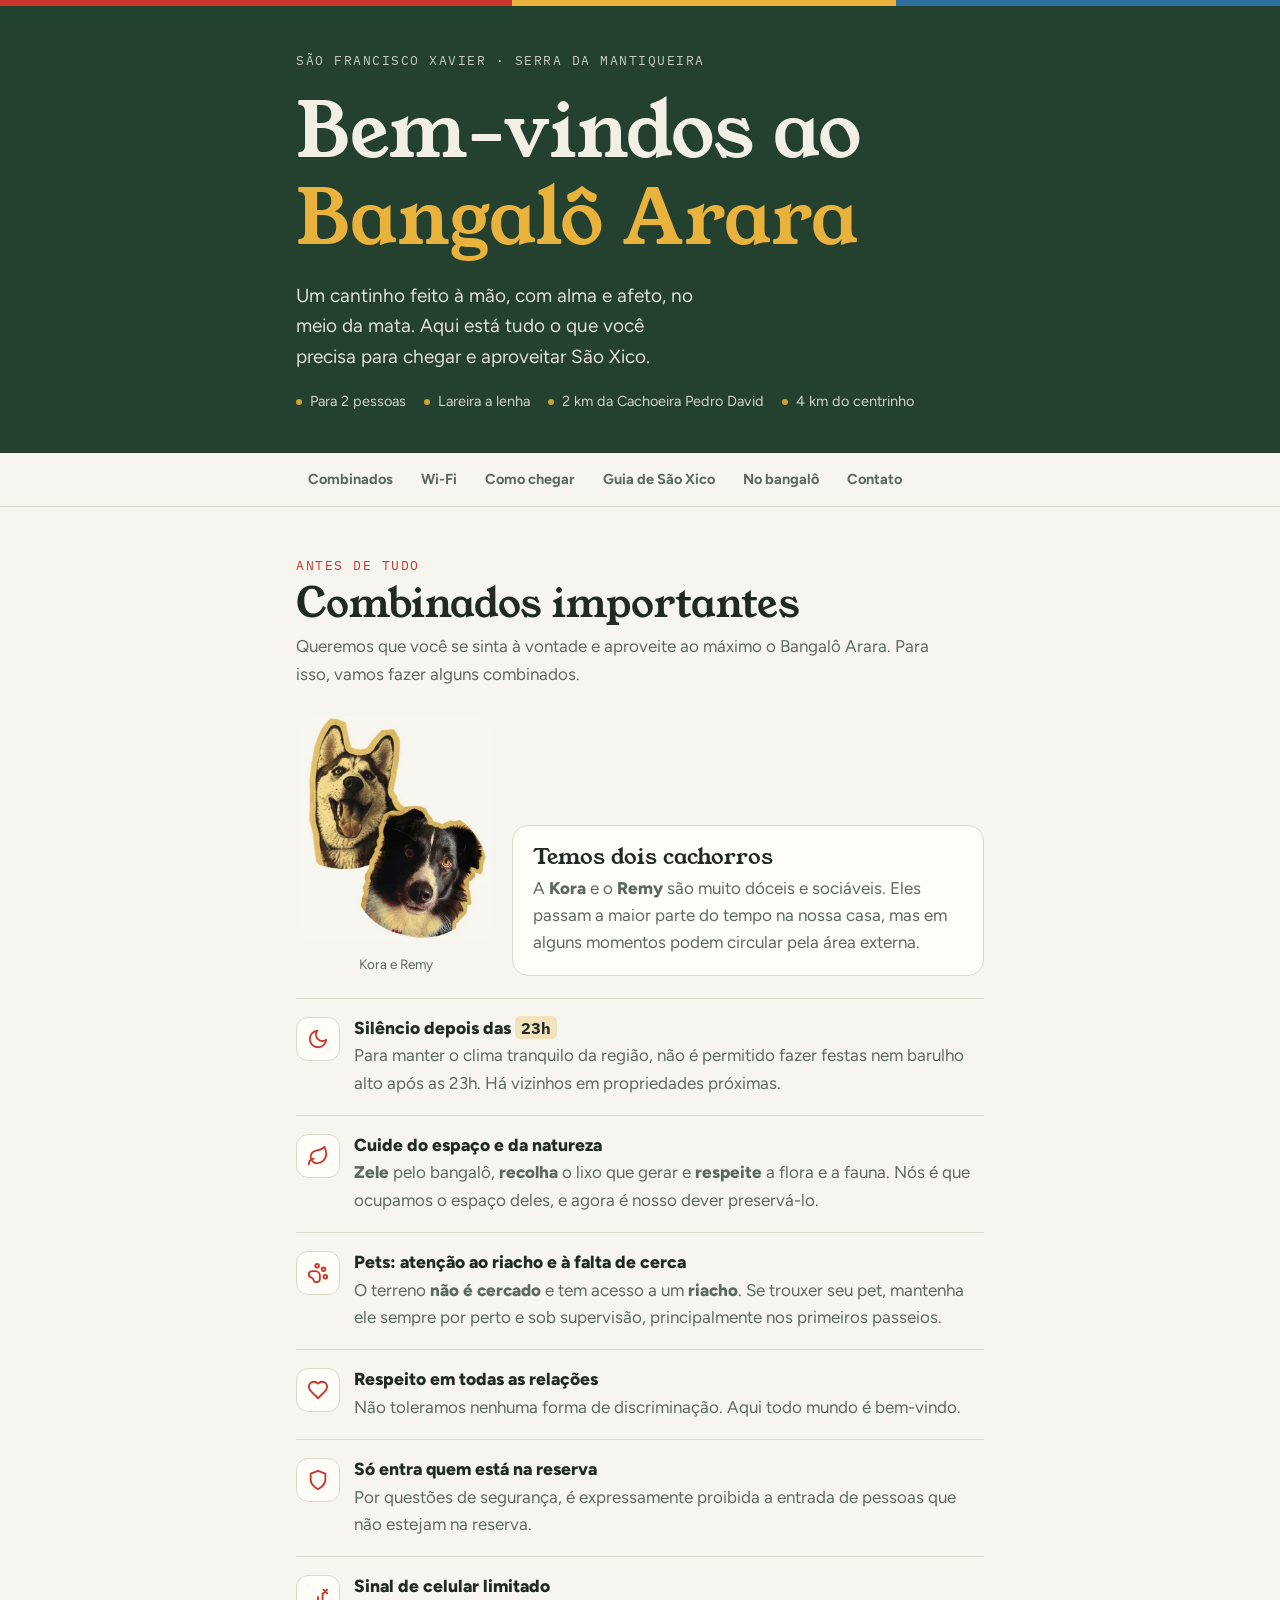
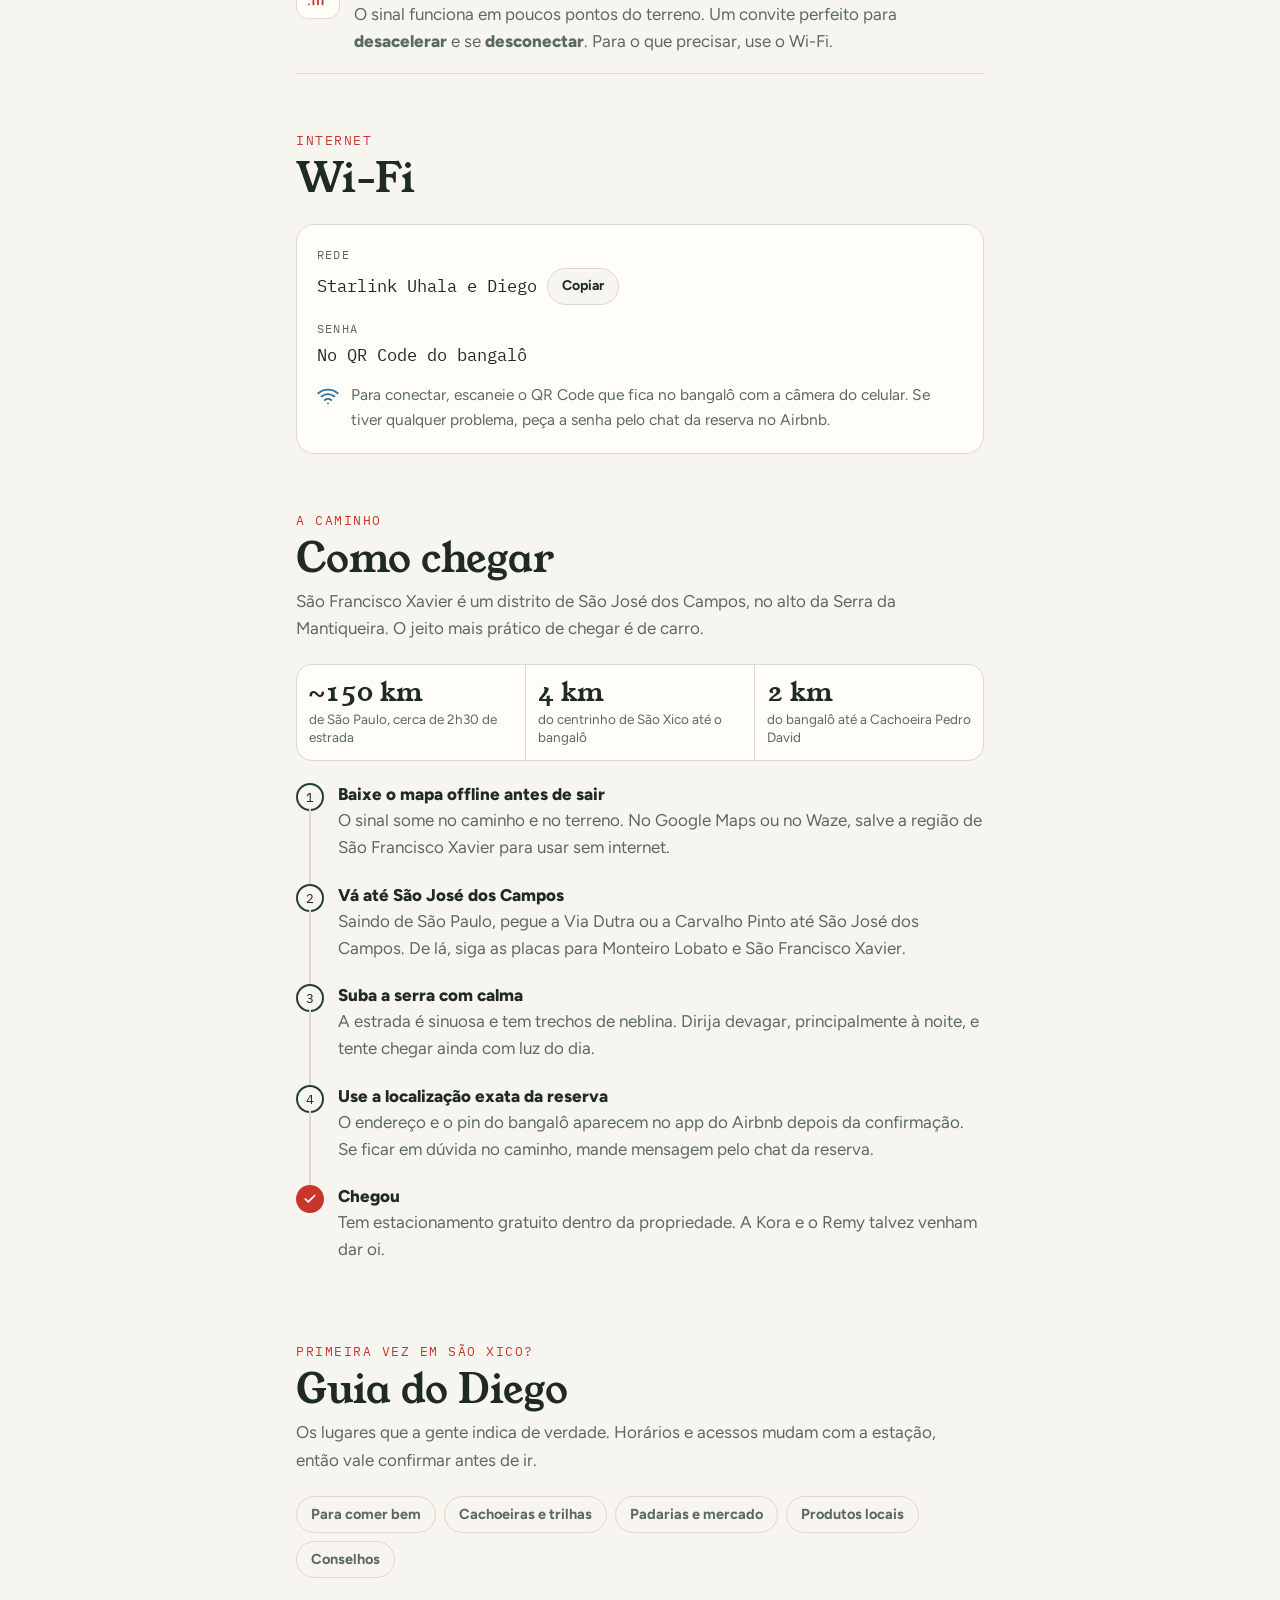
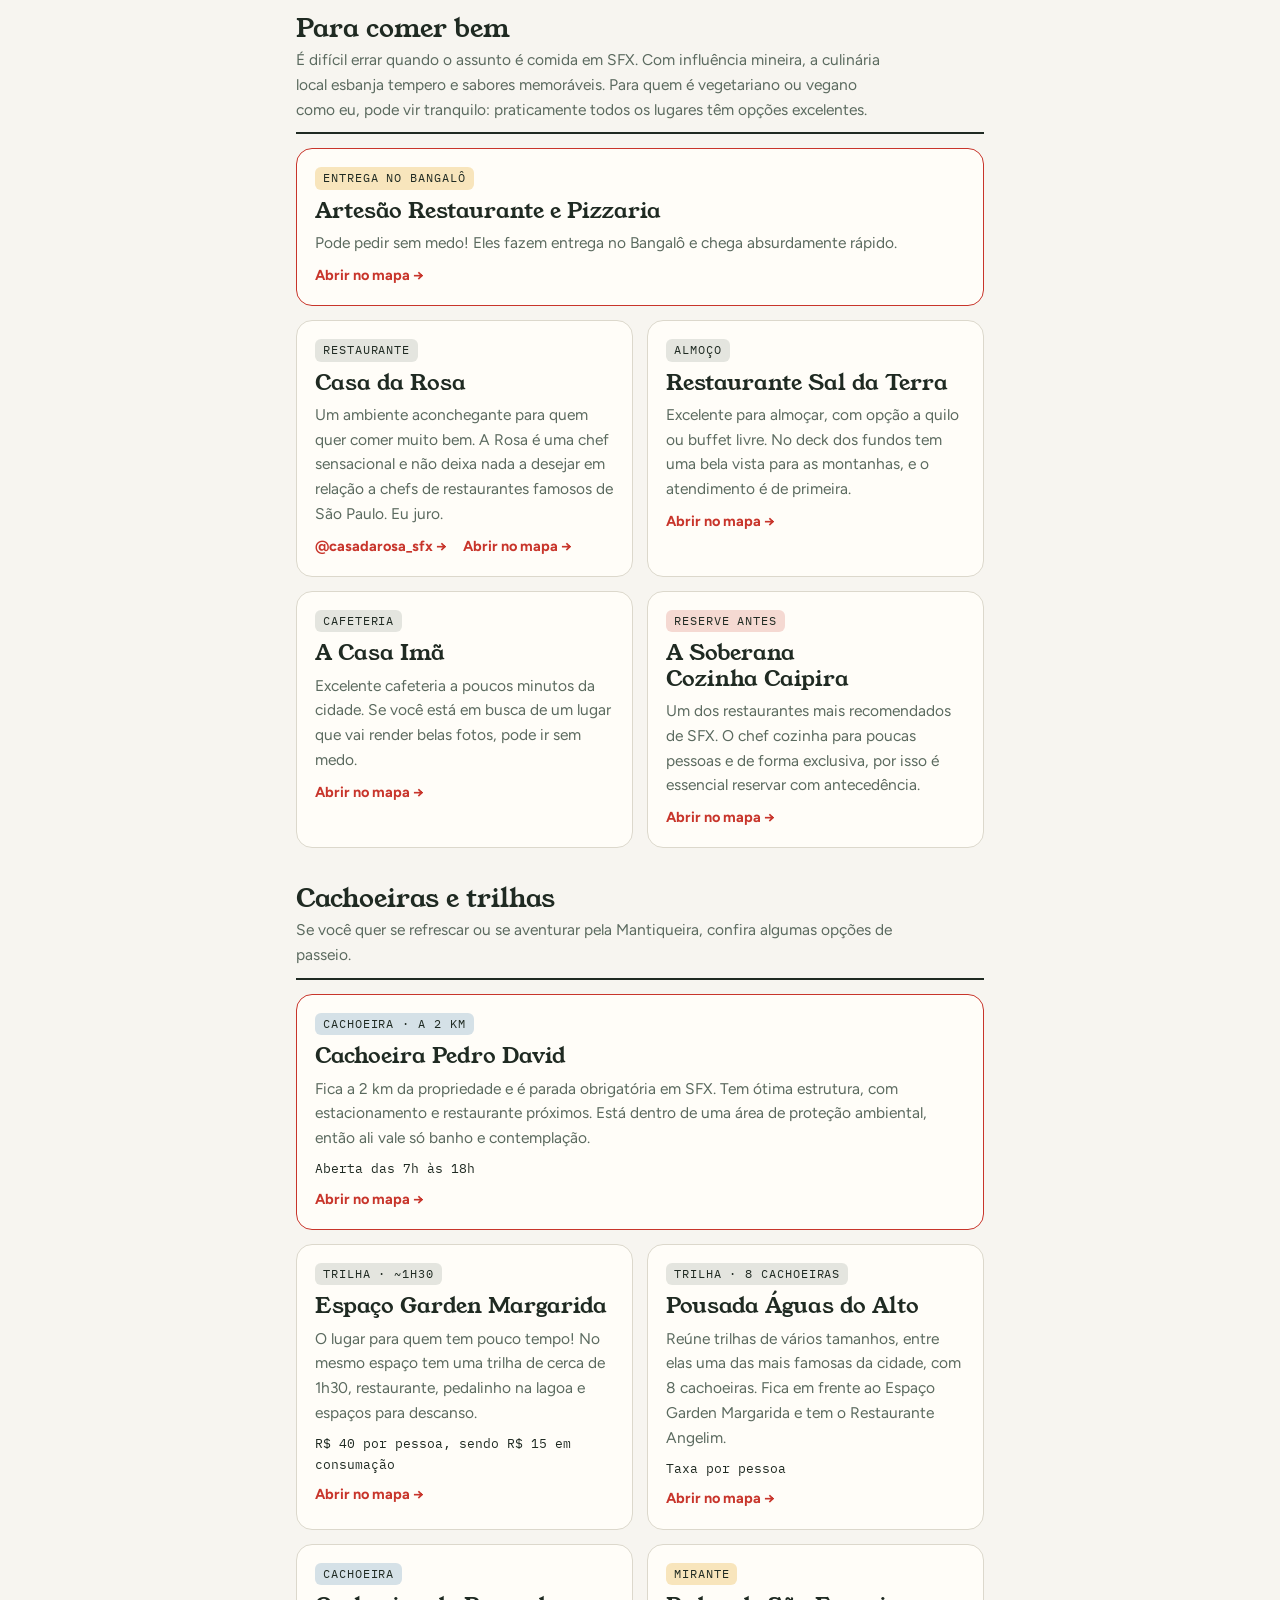
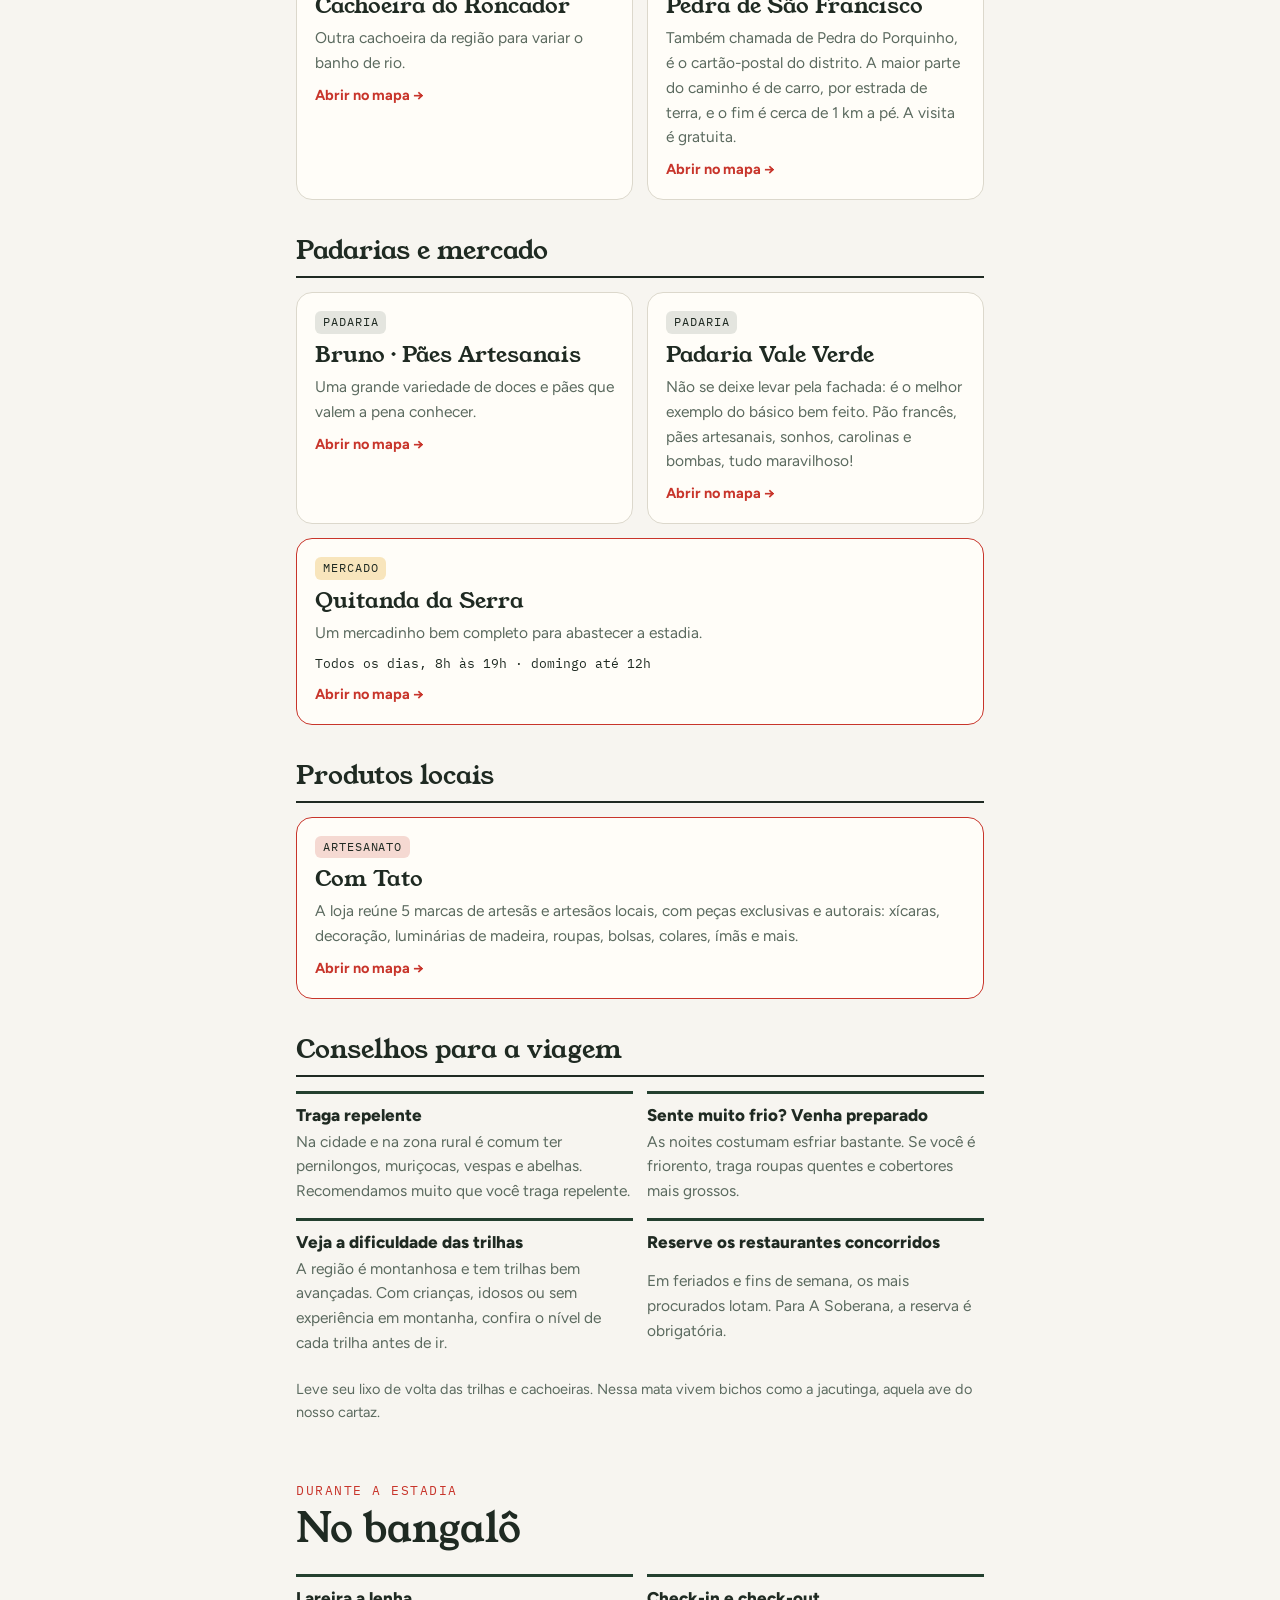
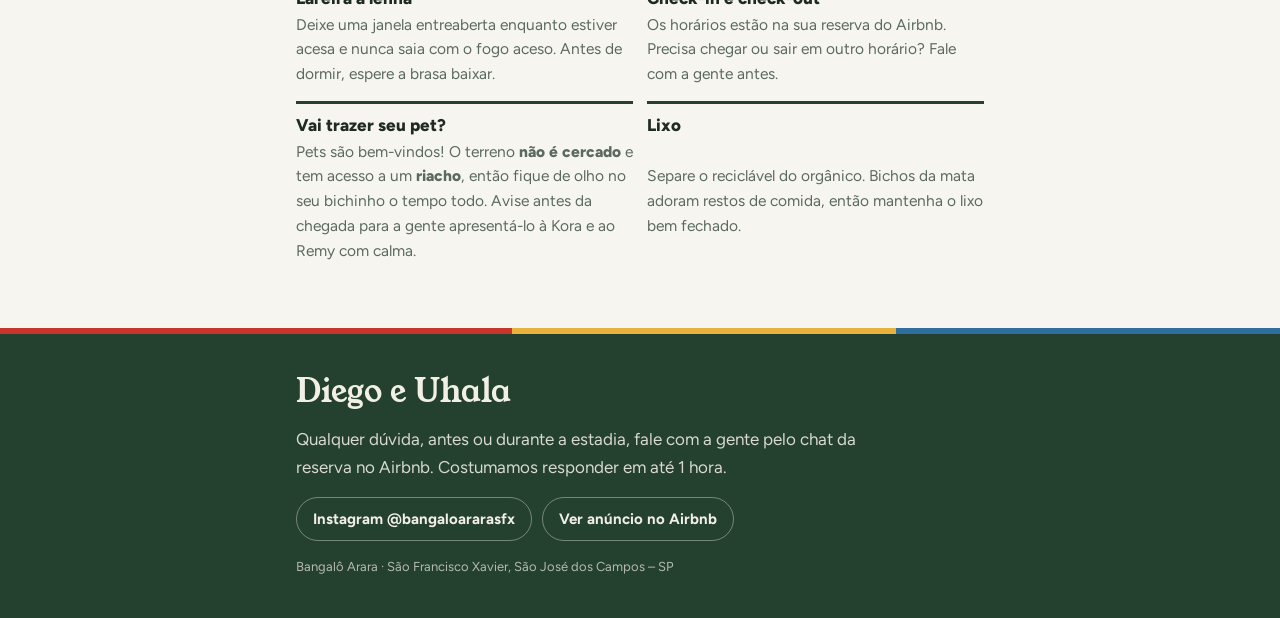
==== commit e99ec5c1: "Bangalô Arara: aviso sobre pets (terreno sem cerca e com acesso ao riacho) Co-Authored-By: Claude Op" ====
--- a/bangalo-arara/index.html
+++ b/bangalo-arara/index.html
@@ -236,6 +236,13 @@
         </div>
       </li>
       <li class="rule">
+        <span class="ic" aria-hidden="true"><svg viewBox="0 0 24 24" fill="none" stroke="currentColor" stroke-width="2" stroke-linecap="round" stroke-linejoin="round"><circle cx="11" cy="4" r="2"/><circle cx="18" cy="8" r="2"/><circle cx="20" cy="16" r="2"/><path d="M9 10a5 5 0 0 1 5 5v3.5a3.5 3.5 0 0 1-6.84 1.05Q6.52 17.48 4.46 16.84A3.5 3.5 0 0 1 5.5 10Z"/></svg></span>
+        <div>
+          <h3>Pets: atenção ao riacho e à falta de cerca</h3>
+          <p>O terreno <strong>não é cercado</strong> e tem acesso a um <strong>riacho</strong>. Se trouxer seu pet, mantenha ele sempre por perto e sob supervisão, principalmente nos primeiros passeios.</p>
+        </div>
+      </li>
+      <li class="rule">
         <span class="ic" aria-hidden="true"><svg viewBox="0 0 24 24" fill="none" stroke="currentColor" stroke-width="2" stroke-linecap="round" stroke-linejoin="round"><path d="M19 14c1.5-1.5 3-3.2 3-5.5A5.5 5.5 0 0 0 16.5 3c-1.8 0-3 .5-4.5 2-1.5-1.5-2.7-2-4.5-2A5.5 5.5 0 0 0 2 8.5c0 2.3 1.5 4 3 5.5l7 7Z"/></svg></span>
         <div>
           <h3>Respeito em todas as relações</h3>
@@ -524,7 +531,7 @@
       </div>
       <div>
         <h3>Vai trazer seu pet?</h3>
-        <p>Pets são bem-vindos. Avise antes da chegada para a gente apresentar seu bichinho à Kora e ao Remy com calma.</p>
+        <p>Pets são bem-vindos! O terreno <strong>não é cercado</strong> e tem acesso a um <strong>riacho</strong>, então fique de olho no seu bichinho o tempo todo. Avise antes da chegada para a gente apresentá-lo à Kora e ao Remy com calma.</p>
       </div>
       <div>
         <h3>Lixo</h3>
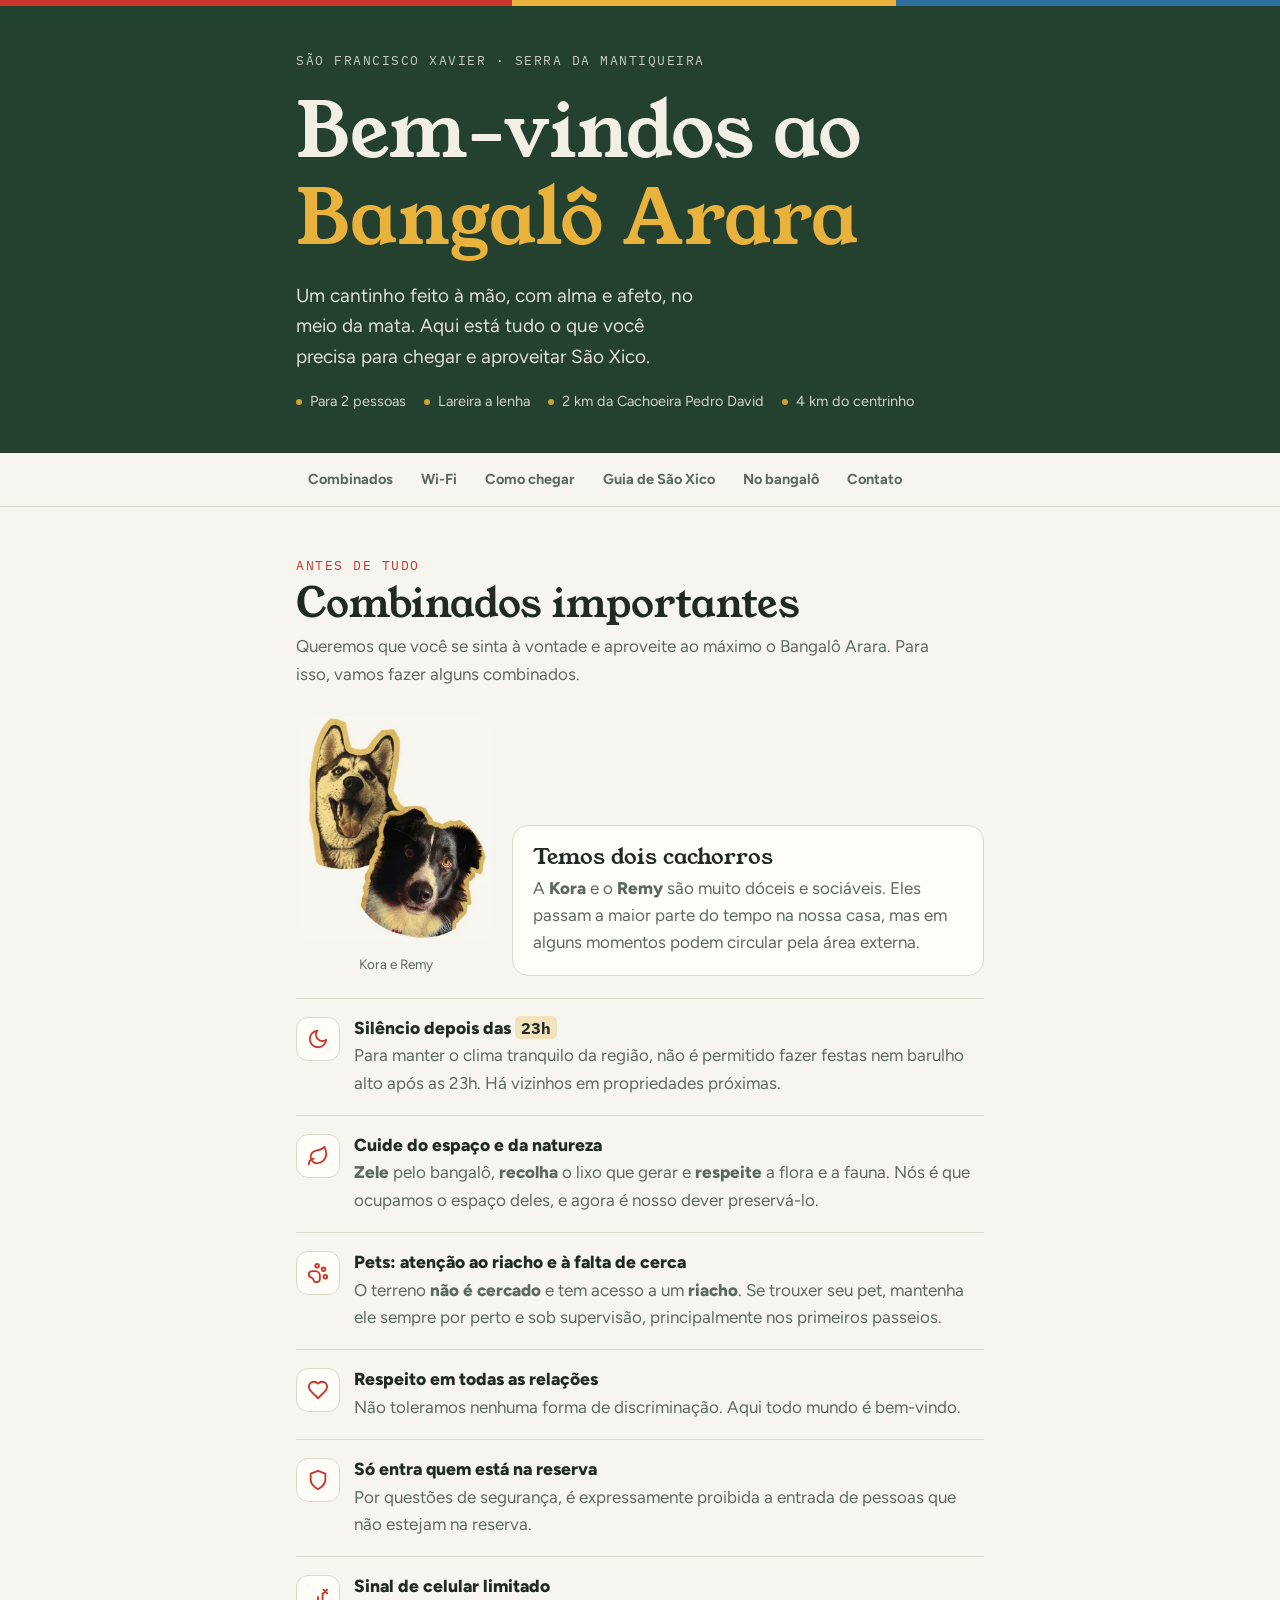
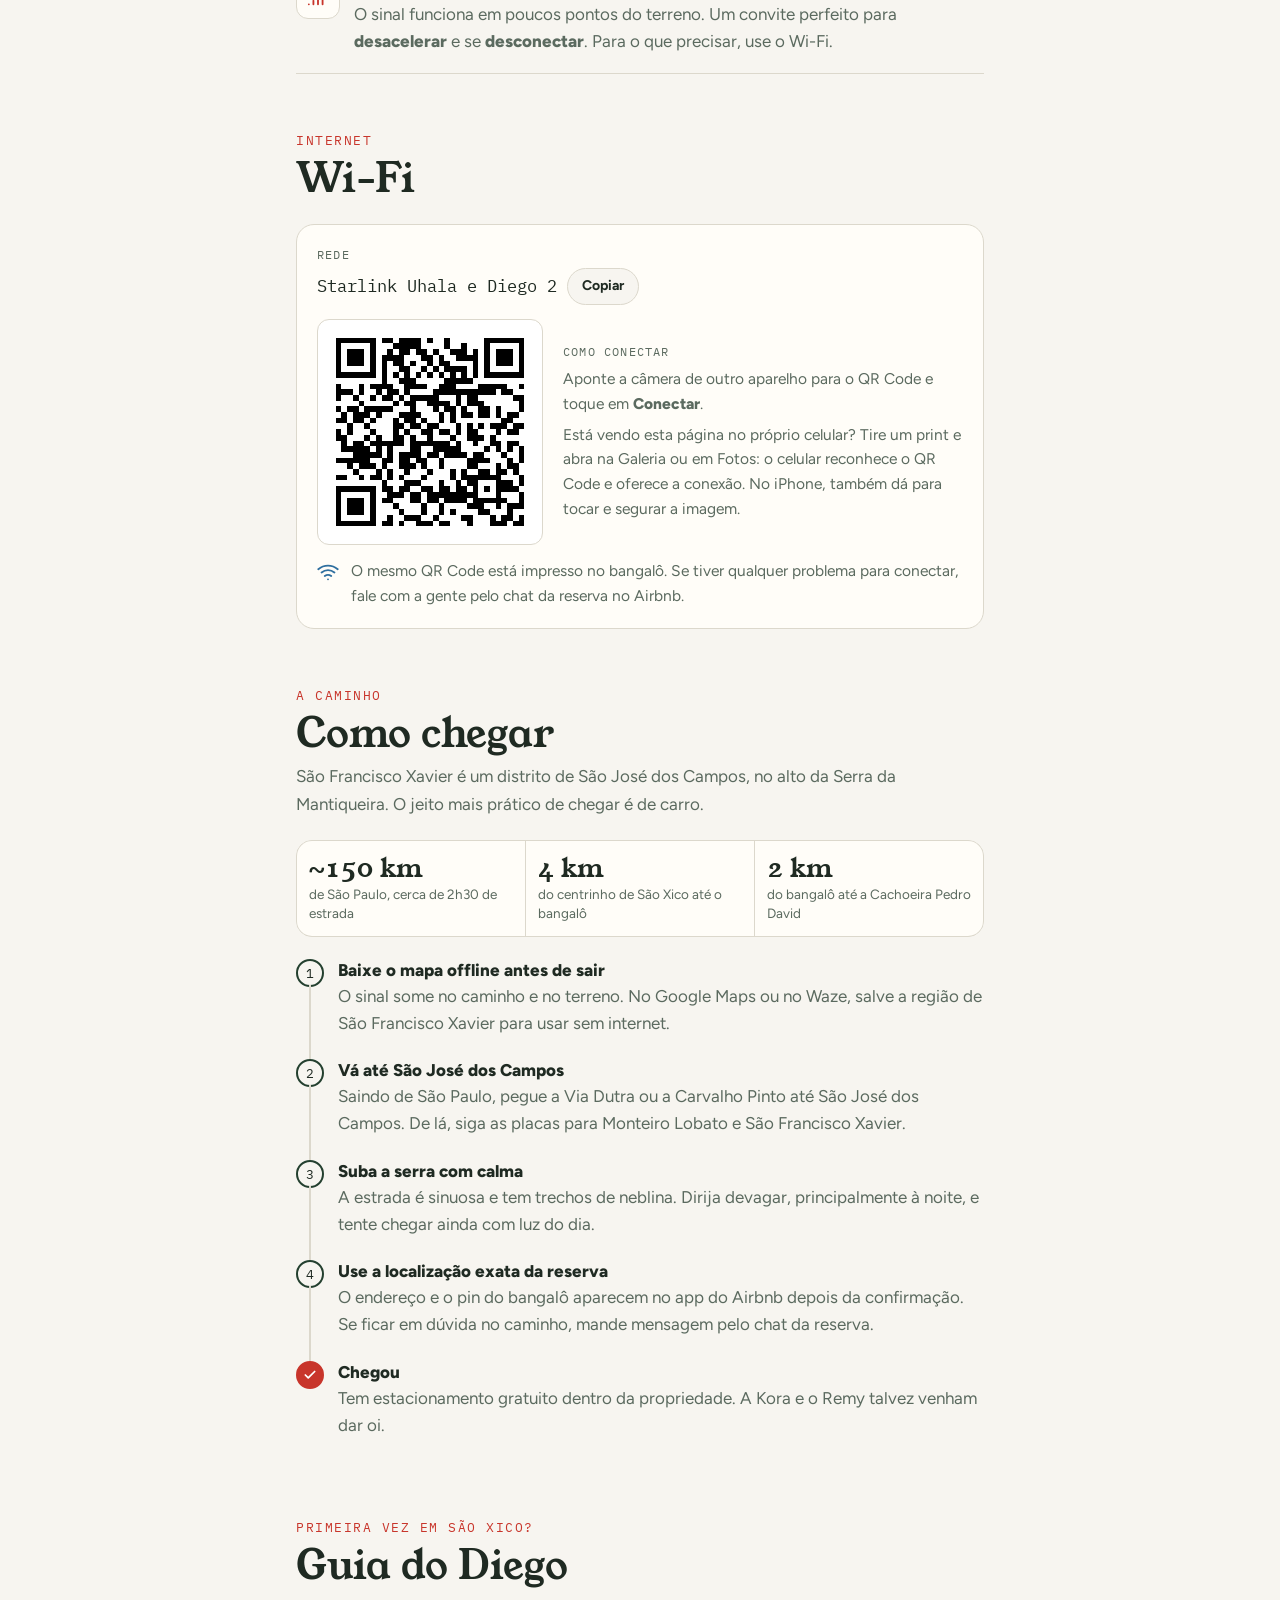
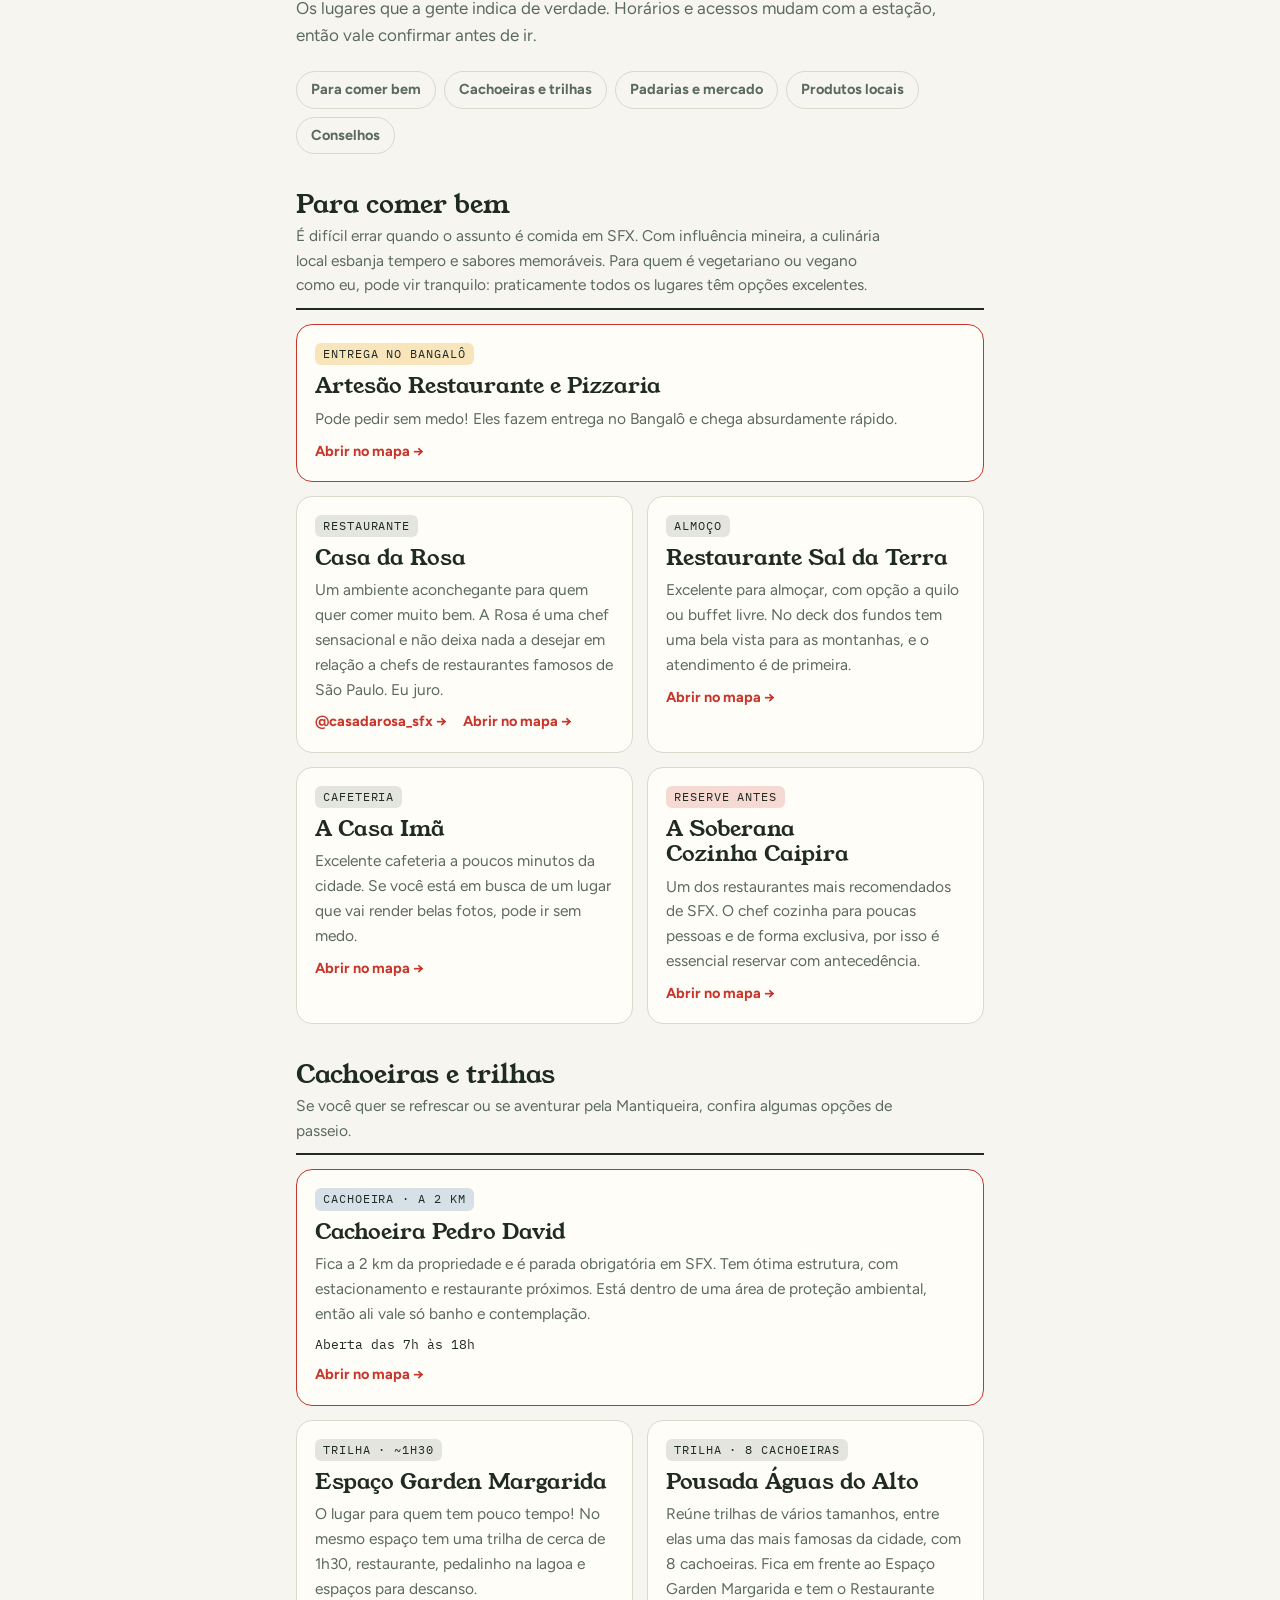
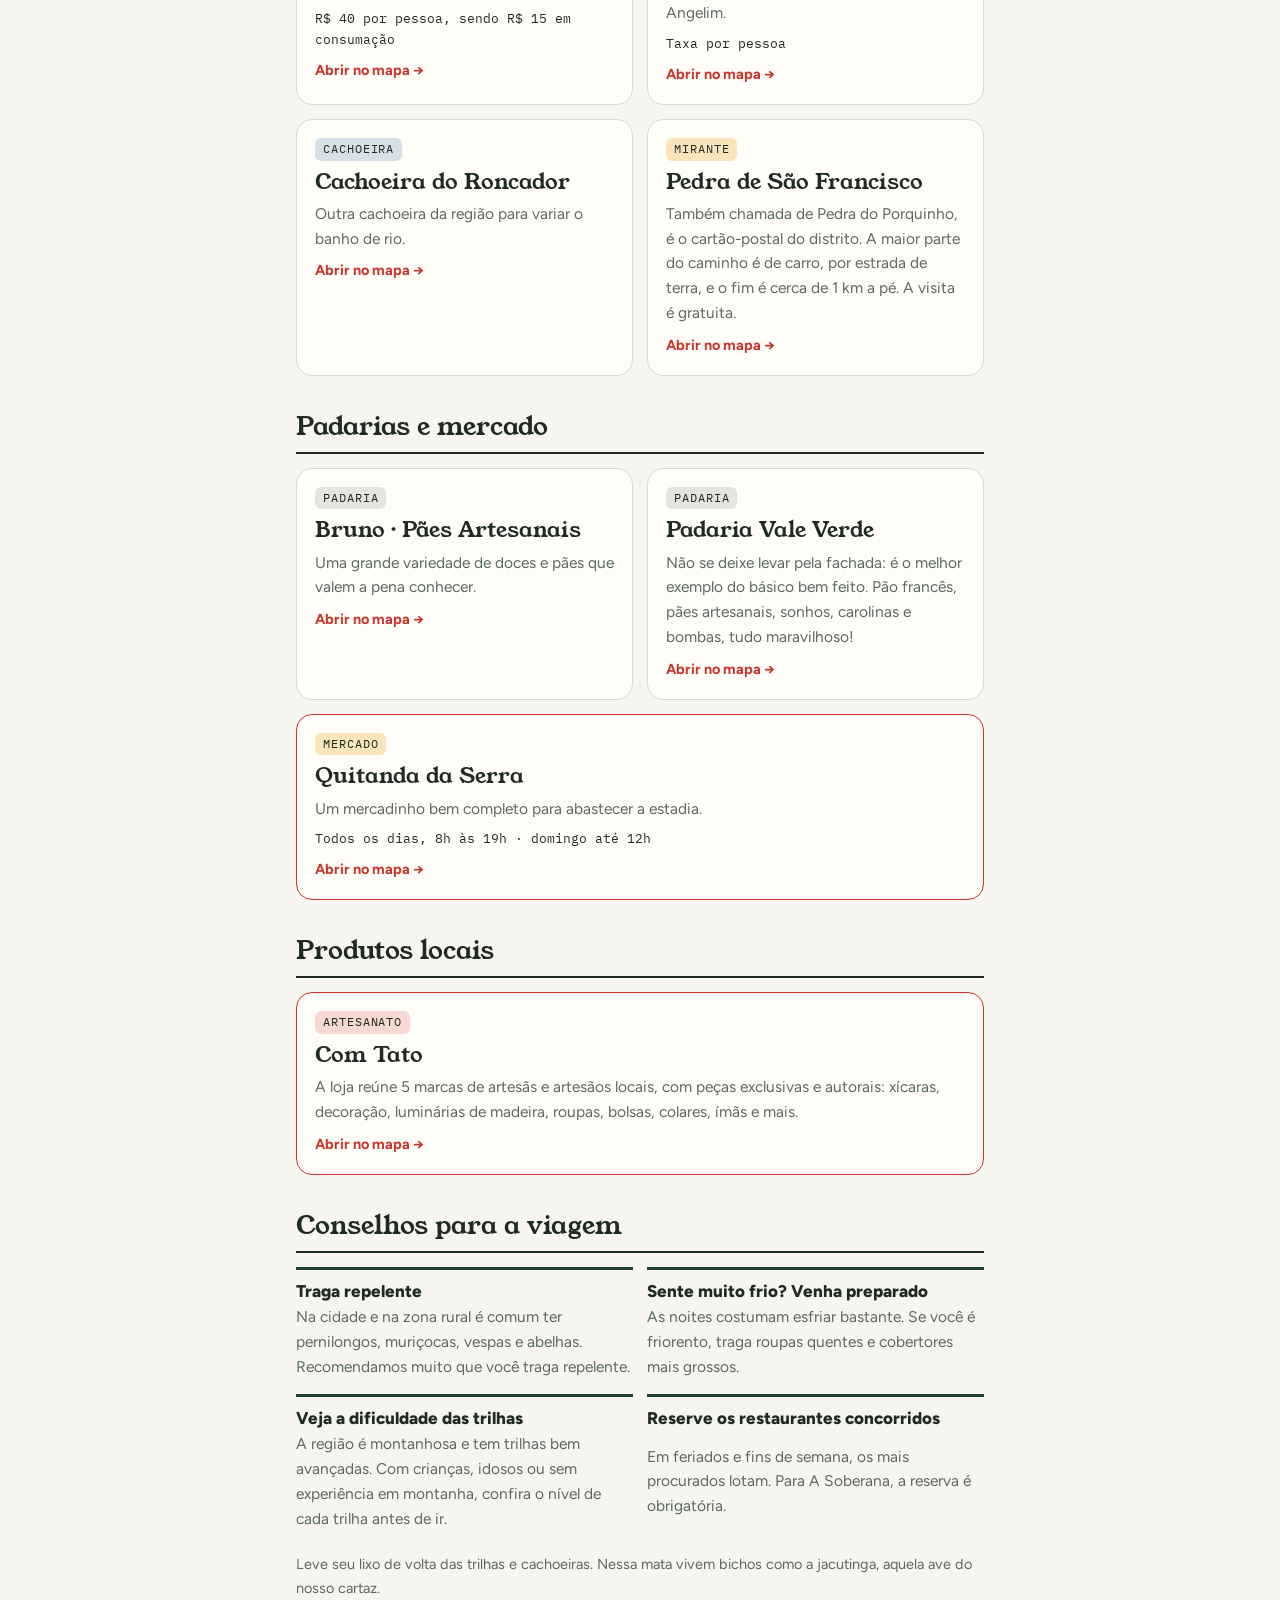
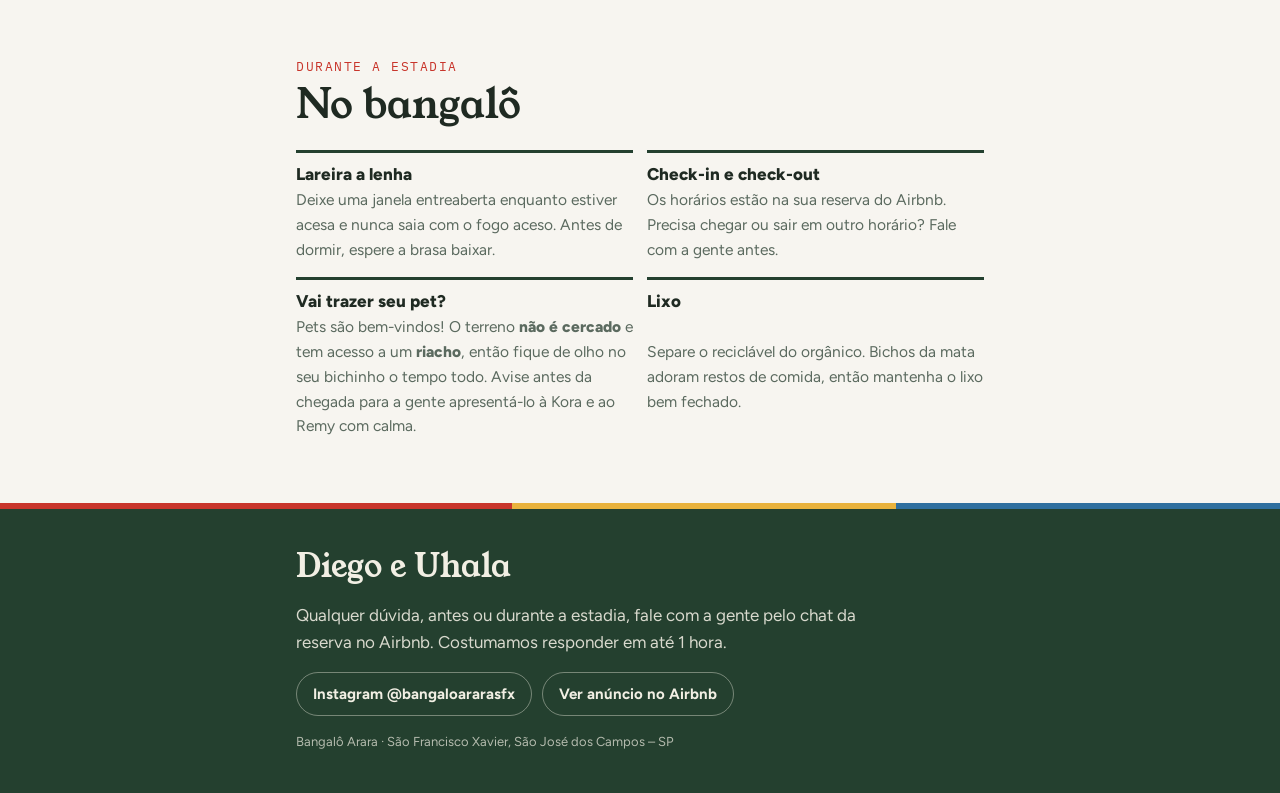
==== commit a298fb63: "Bangalô Arara: QR Code da rede Starlink Uhala e Diego 2 na seção Wi-Fi Co-Authored-By: Claude Opus 5" ====
--- a/bangalo-arara/index.html
+++ b/bangalo-arara/index.html
@@ -114,6 +114,11 @@
 .copy.ok{background:var(--mata);color:var(--mata-ink);border-color:var(--mata)}
 .signal{display:flex;gap:12px;align-items:flex-start;color:var(--muted);font-size:15.5px}
 .signal svg{flex:none;width:22px;height:22px;color:var(--ceu);margin-top:2px}
+.qr-row{display:flex;gap:20px;align-items:center;flex-wrap:wrap}
+.qr{display:block;width:200px;height:200px;background:#fff;padding:12px;border-radius:12px;border:1px solid var(--line);image-rendering:pixelated;box-sizing:content-box}
+.qr-help{flex:1 1 240px;min-width:0;display:grid;gap:6px}
+.qr-help .k{font-family:var(--f-mono);font-size:12px;letter-spacing:.1em;text-transform:uppercase;color:var(--muted)}
+.qr-help p{color:var(--muted);font-size:15.5px}
 
 /* como chegar */
 .route{list-style:none;margin:0;padding:0;display:grid;gap:0;position:relative}
@@ -276,15 +281,19 @@
     <div class="wifi">
       <div class="kv">
         <span class="k">Rede</span>
-        <div class="row"><span class="v" id="wifi-ssid">Starlink Uhala e Diego</span><button class="copy" type="button" data-copy="wifi-ssid">Copiar</button></div>
-      </div>
-      <div class="kv">
-        <span class="k">Senha</span>
-        <div class="row"><span class="v">No QR Code do bangalô</span></div>
+        <div class="row"><span class="v" id="wifi-ssid">Starlink Uhala e Diego 2</span><button class="copy" type="button" data-copy="wifi-ssid">Copiar</button></div>
+      </div>
+      <div class="qr-row">
+        <img class="qr" src="[data-uri]" width="200" height="200" alt="QR Code para conectar à rede Starlink Uhala e Diego 2">
+        <div class="qr-help">
+          <span class="k">Como conectar</span>
+          <p>Aponte a câmera de outro aparelho para o QR Code e toque em <strong>Conectar</strong>.</p>
+          <p>Está vendo esta página no próprio celular? Tire um print e abra na Galeria ou em Fotos: o celular reconhece o QR Code e oferece a conexão. No iPhone, também dá para tocar e segurar a imagem.</p>
+        </div>
       </div>
       <div class="signal">
         <svg viewBox="0 0 24 24" fill="none" stroke="currentColor" stroke-width="2" stroke-linecap="round" stroke-linejoin="round" aria-hidden="true"><path d="M5 12.55a11 11 0 0 1 14 0M1.4 9a16 16 0 0 1 21.2 0M8.5 16.4a6 6 0 0 1 7 0M12 20h.01"/></svg>
-        <p>Para conectar, escaneie o QR Code que fica no bangalô com a câmera do celular. Se tiver qualquer problema, peça a senha pelo chat da reserva no Airbnb.</p>
+        <p>O mesmo QR Code está impresso no bangalô. Se tiver qualquer problema para conectar, fale com a gente pelo chat da reserva no Airbnb.</p>
       </div>
     </div>
   </div>
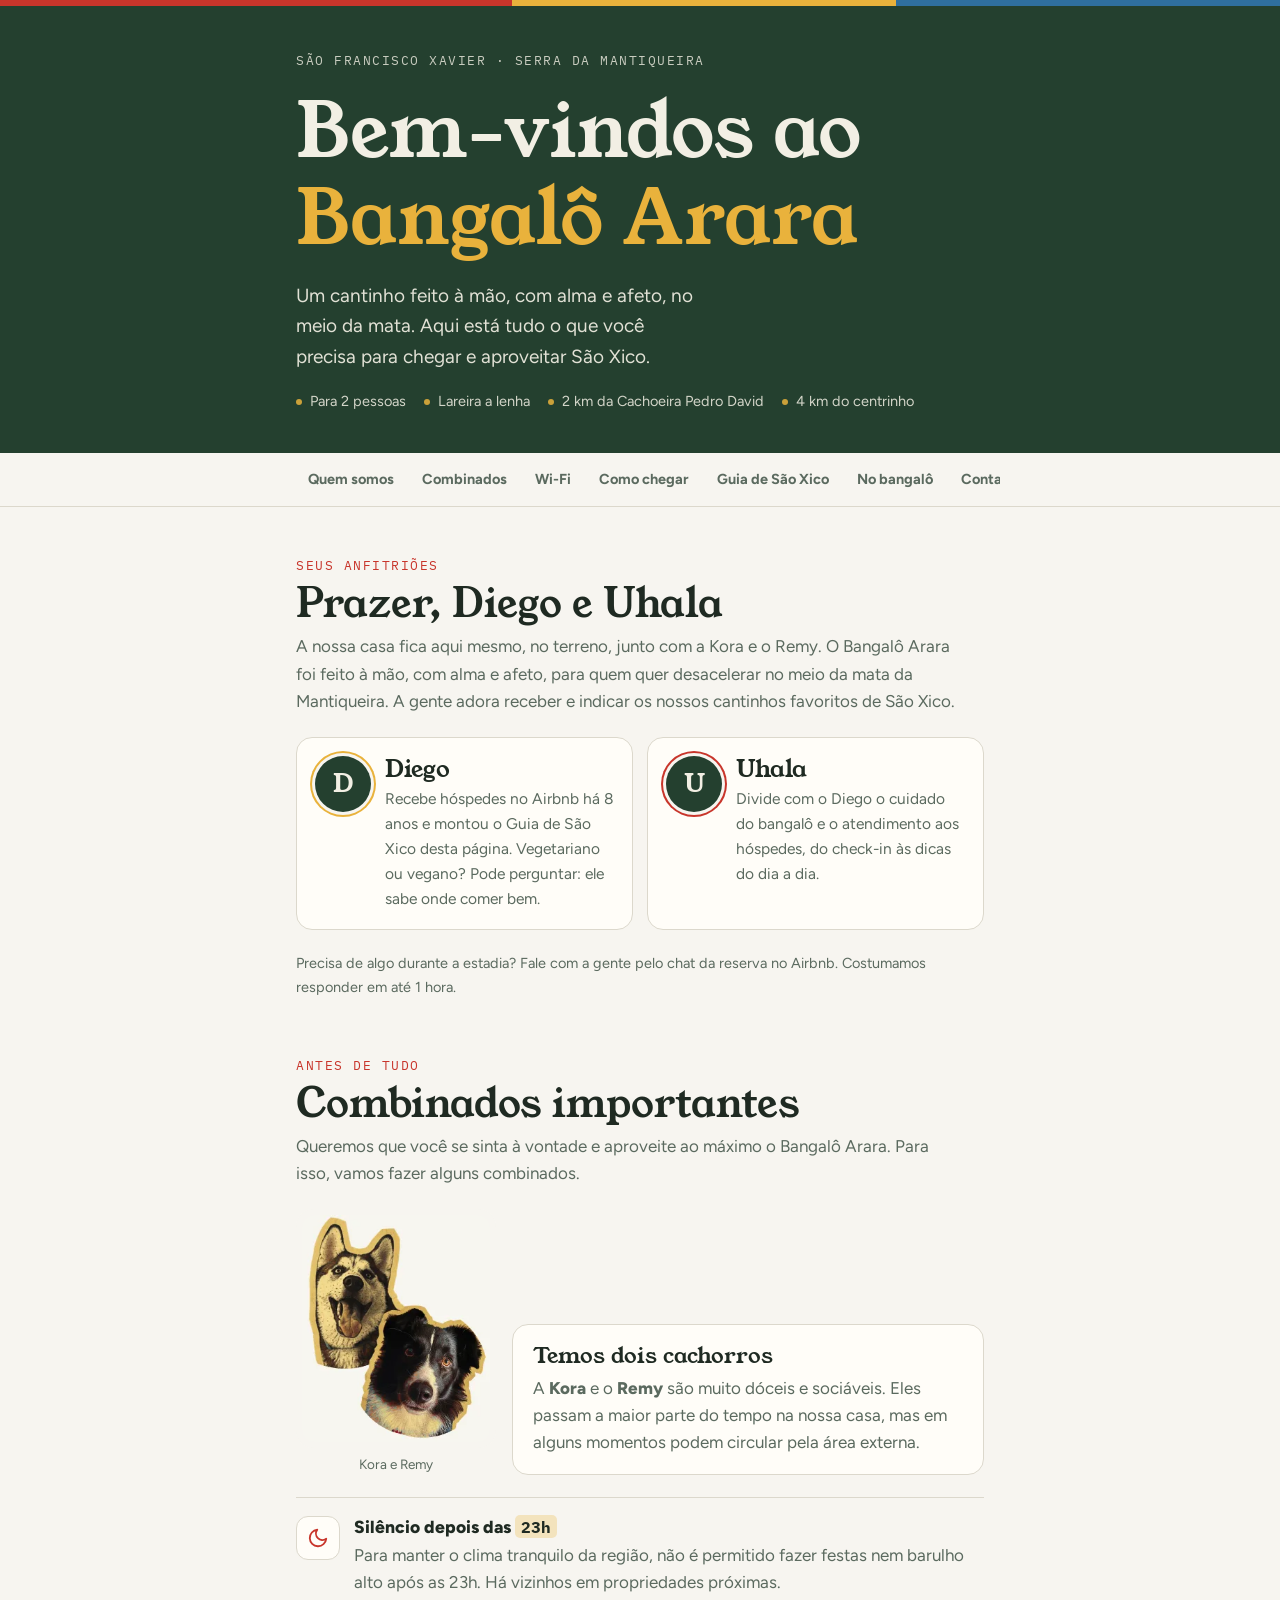
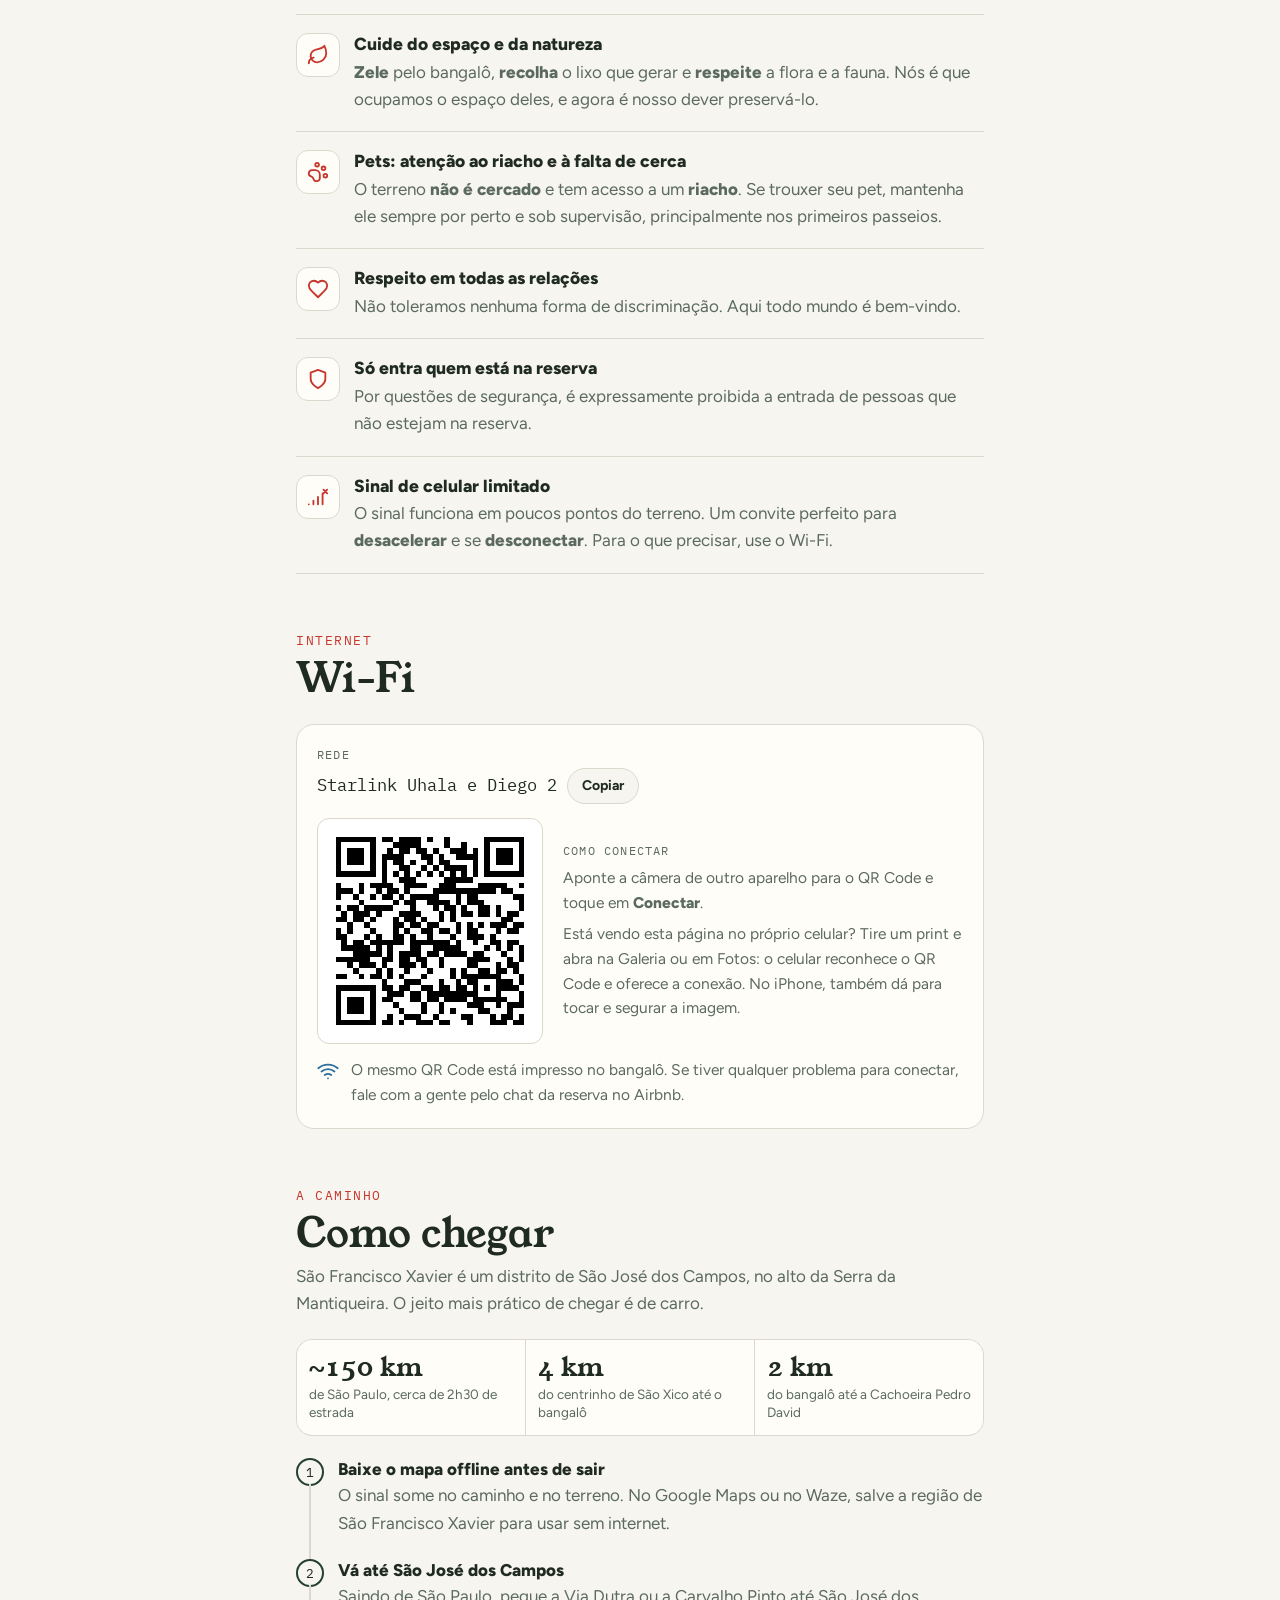
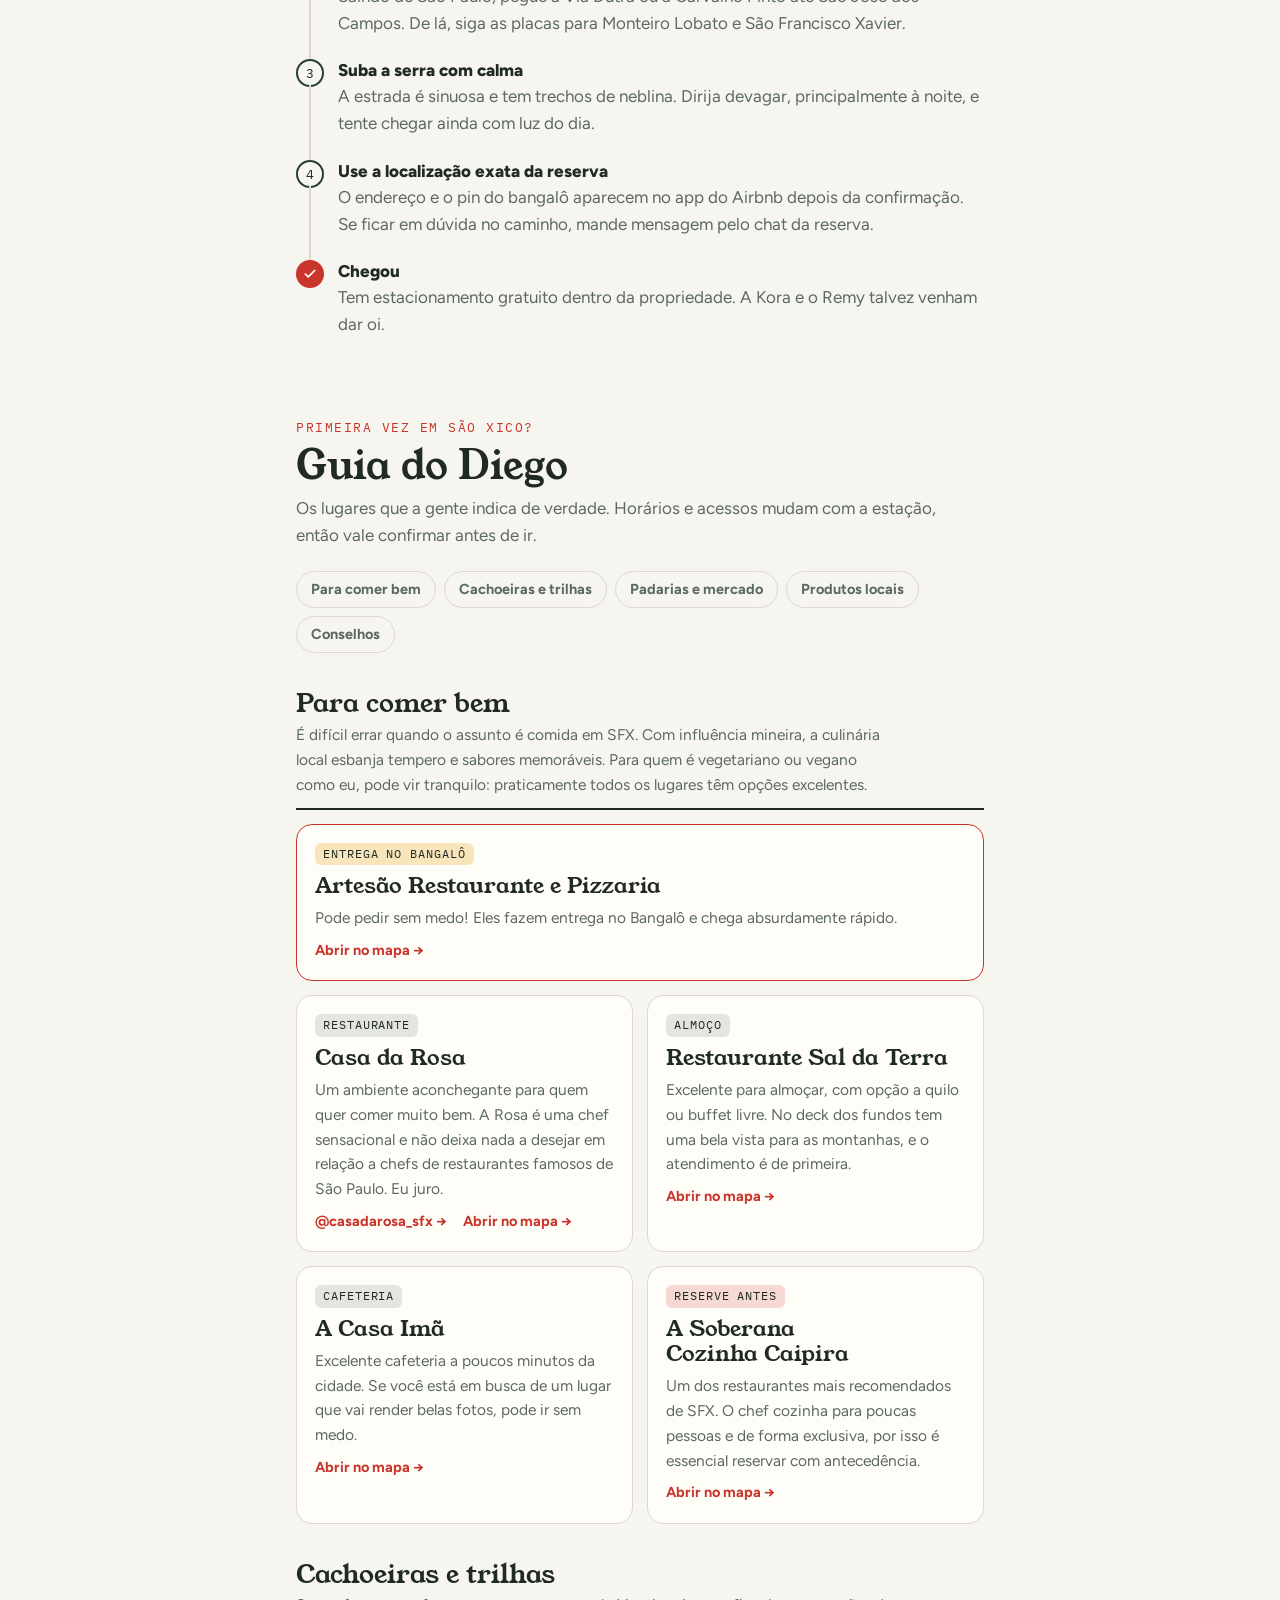
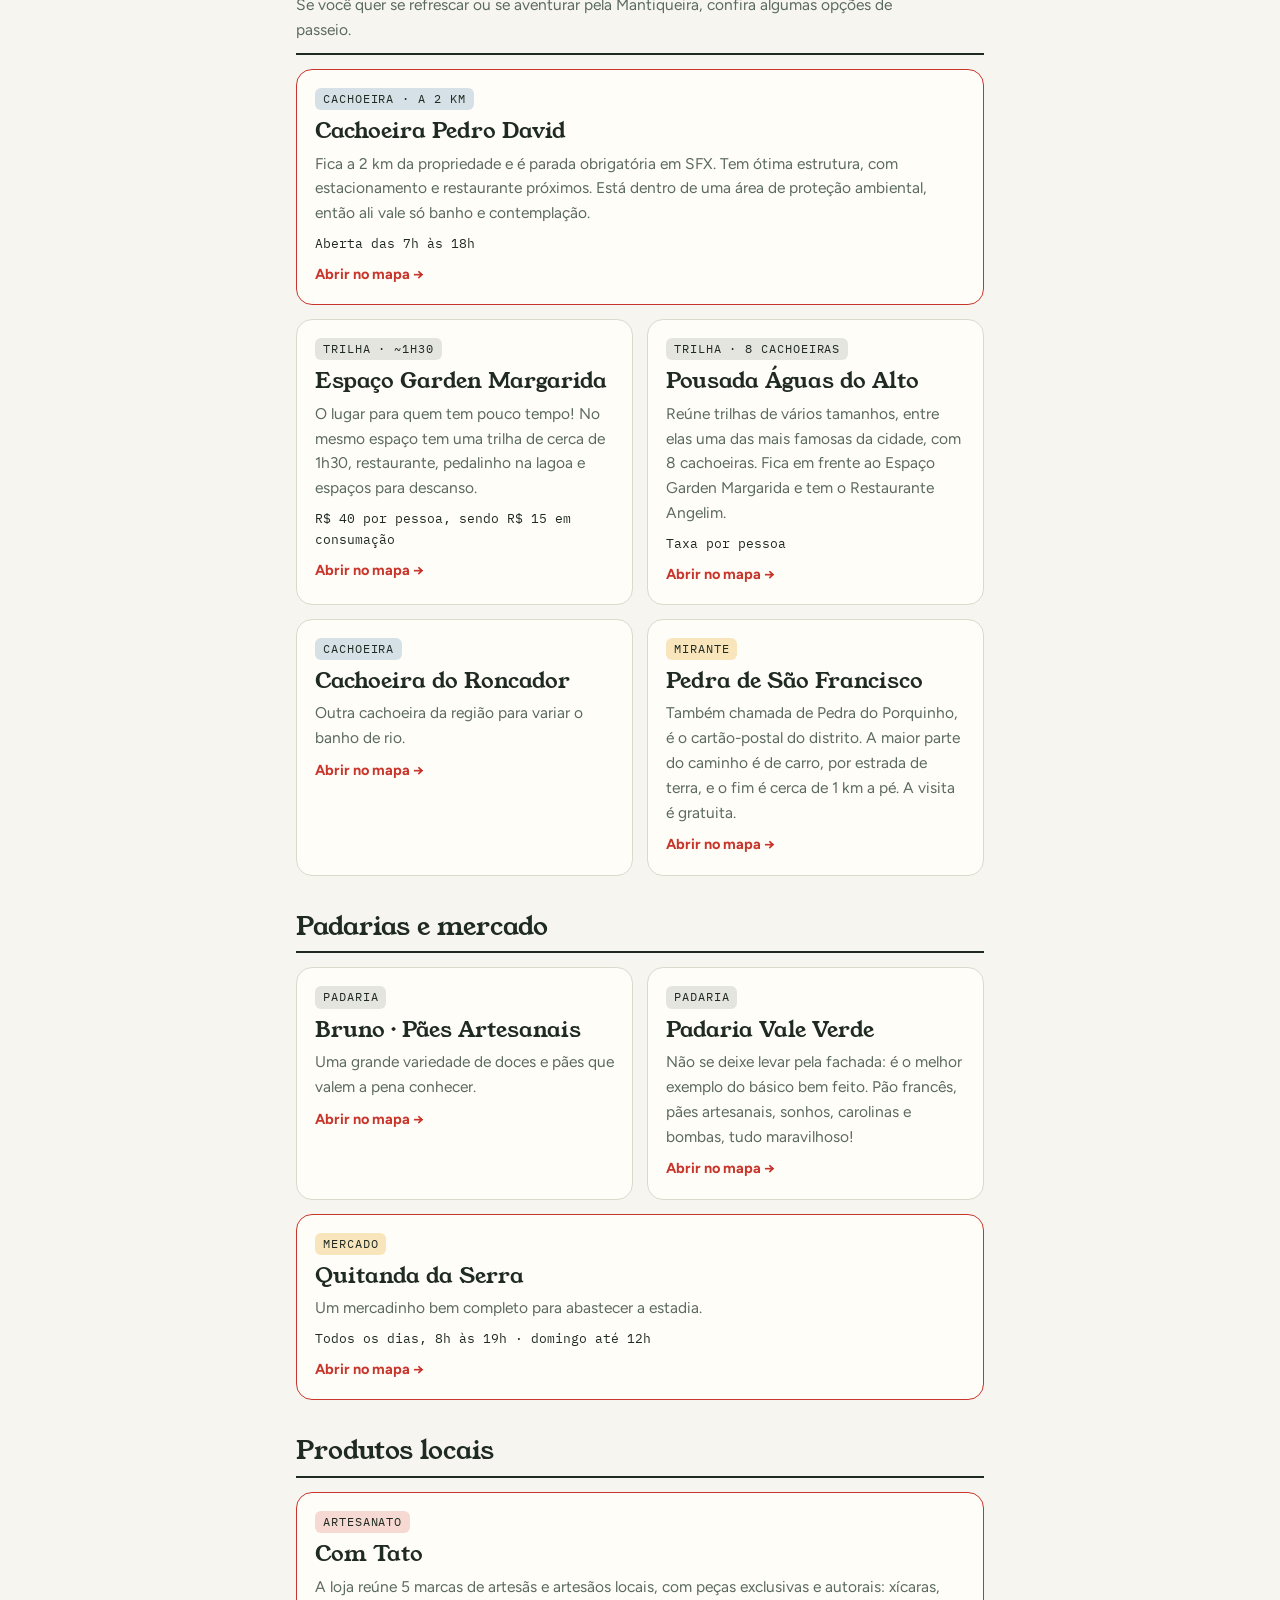
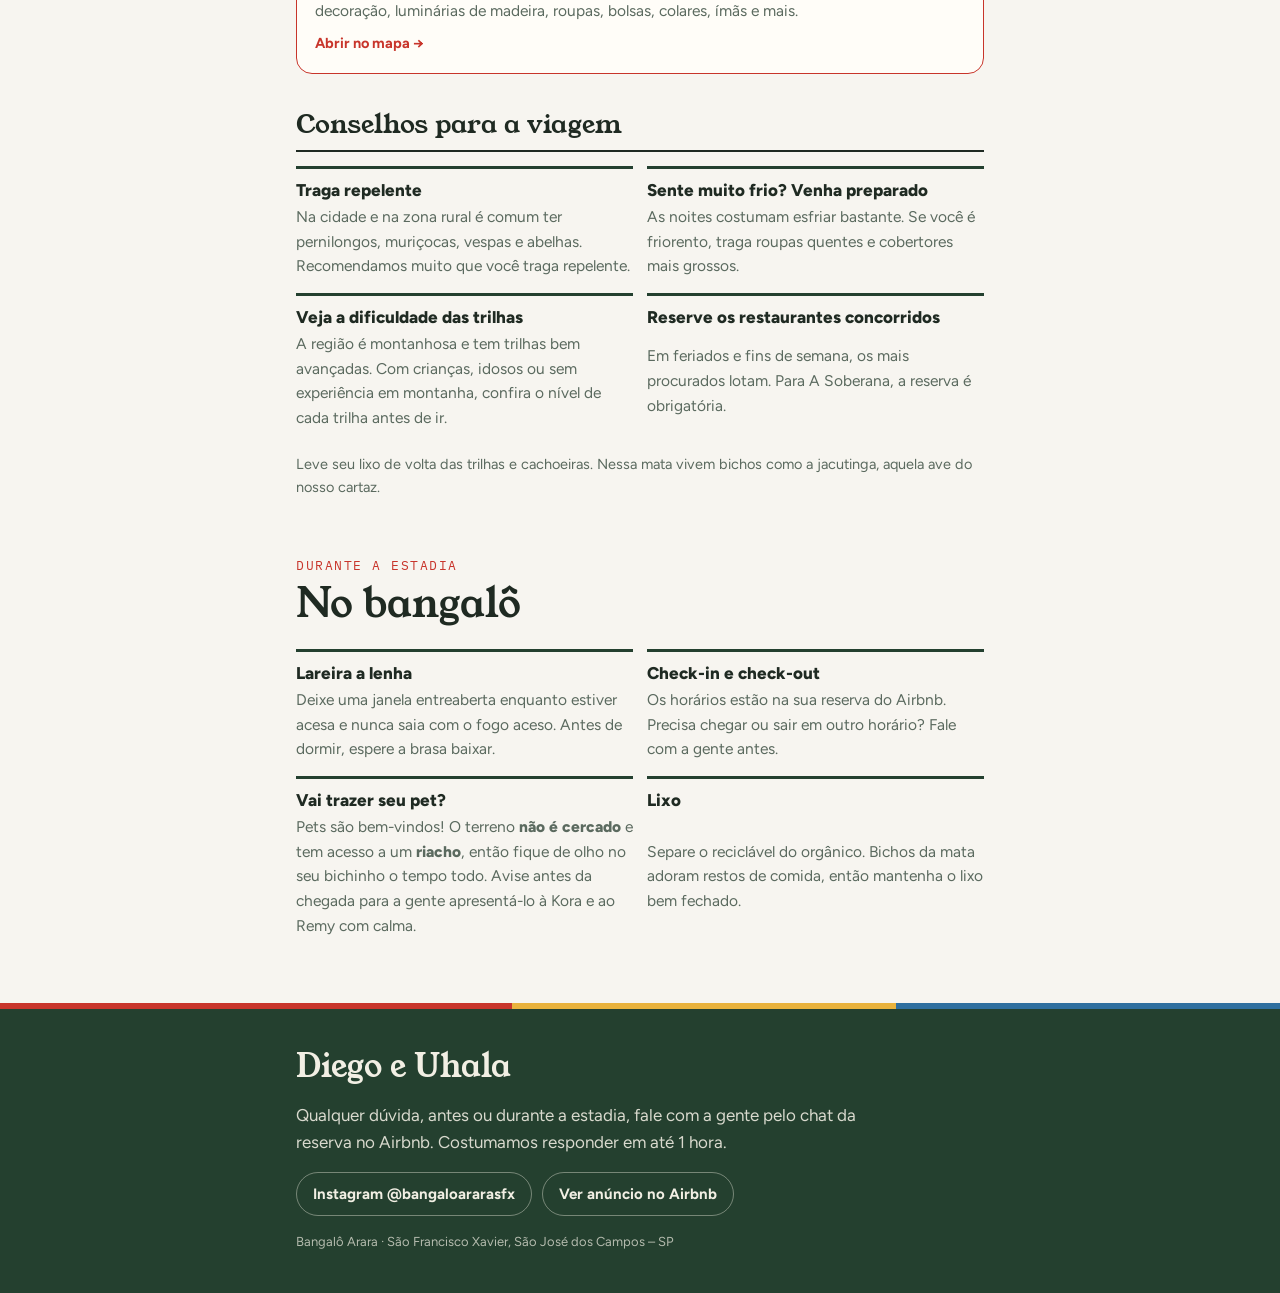
==== commit d8ee52d9: "Bangalô Arara: seção Quem somos com Diego e Uhala Co-Authored-By: Claude Opus 5.5 <noreply@anthropic" ====
--- a/bangalo-arara/index.html
+++ b/bangalo-arara/index.html
@@ -84,6 +84,16 @@
 .sec-head h2{font-size:clamp(30px,6.5vw,40px)}
 .sec-head p{color:var(--muted);max-width:60ch}
 
+/* anfitriões */
+.hosts{display:grid;grid-template-columns:repeat(2,minmax(0,1fr));gap:14px}
+@media (max-width:600px){.hosts{grid-template-columns:1fr}}
+.host{display:grid;grid-template-columns:56px 1fr;gap:14px;align-items:start;background:var(--card);border:1px solid var(--line);border-radius:16px;padding:18px}
+.host > div{min-width:0;display:grid;gap:4px}
+.host .mono{width:56px;height:56px;border-radius:50%;display:grid;place-items:center;font-family:var(--f-display);font-size:26px;background:var(--mata);color:var(--mata-ink);box-shadow:0 0 0 3px var(--paper),0 0 0 5px var(--sol)}
+.host:nth-child(2) .mono{box-shadow:0 0 0 3px var(--paper),0 0 0 5px var(--arara)}
+.host h3{font-size:24px}
+.host p{color:var(--muted);font-size:15.5px}
+
 /* combinados */
 .rules{list-style:none;margin:0;padding:0;display:grid;gap:0;border-top:1px solid var(--line)}
 .rule{display:grid;grid-template-columns:44px 1fr;gap:14px;padding:18px 0;border-bottom:1px solid var(--line)}
@@ -196,6 +206,7 @@
 
 <nav aria-label="Seções">
   <div class="wrap">
+    <a href="#anfitrioes">Quem somos</a>
     <a href="#combinados">Combinados</a>
     <a href="#wifi">Wi-Fi</a>
     <a href="#como-chegar">Como chegar</a>
@@ -206,6 +217,33 @@
 </nav>
 
 <main>
+<section id="anfitrioes">
+  <div class="wrap">
+    <div class="sec-head">
+      <span class="eyebrow">Seus anfitriões</span>
+      <h2>Prazer, Diego e Uhala</h2>
+      <p>A nossa casa fica aqui mesmo, no terreno, junto com a Kora e o Remy. O Bangalô Arara foi feito à mão, com alma e afeto, para quem quer desacelerar no meio da mata da Mantiqueira. A gente adora receber e indicar os nossos cantinhos favoritos de São Xico.</p>
+    </div>
+    <div class="hosts">
+      <article class="host">
+        <span class="mono" aria-hidden="true">D</span>
+        <div>
+          <h3>Diego</h3>
+          <p>Recebe hóspedes no Airbnb há 8 anos e montou o Guia de São Xico desta página. Vegetariano ou vegano? Pode perguntar: ele sabe onde comer bem.</p>
+        </div>
+      </article>
+      <article class="host">
+        <span class="mono" aria-hidden="true">U</span>
+        <div>
+          <h3>Uhala</h3>
+          <p>Divide com o Diego o cuidado do bangalô e o atendimento aos hóspedes, do check-in às dicas do dia a dia.</p>
+        </div>
+      </article>
+    </div>
+    <p class="note">Precisa de algo durante a estadia? Fale com a gente pelo chat da reserva no Airbnb. Costumamos responder em até 1 hora.</p>
+  </div>
+</section>
+
 <section id="combinados">
   <div class="wrap">
     <div class="sec-head">
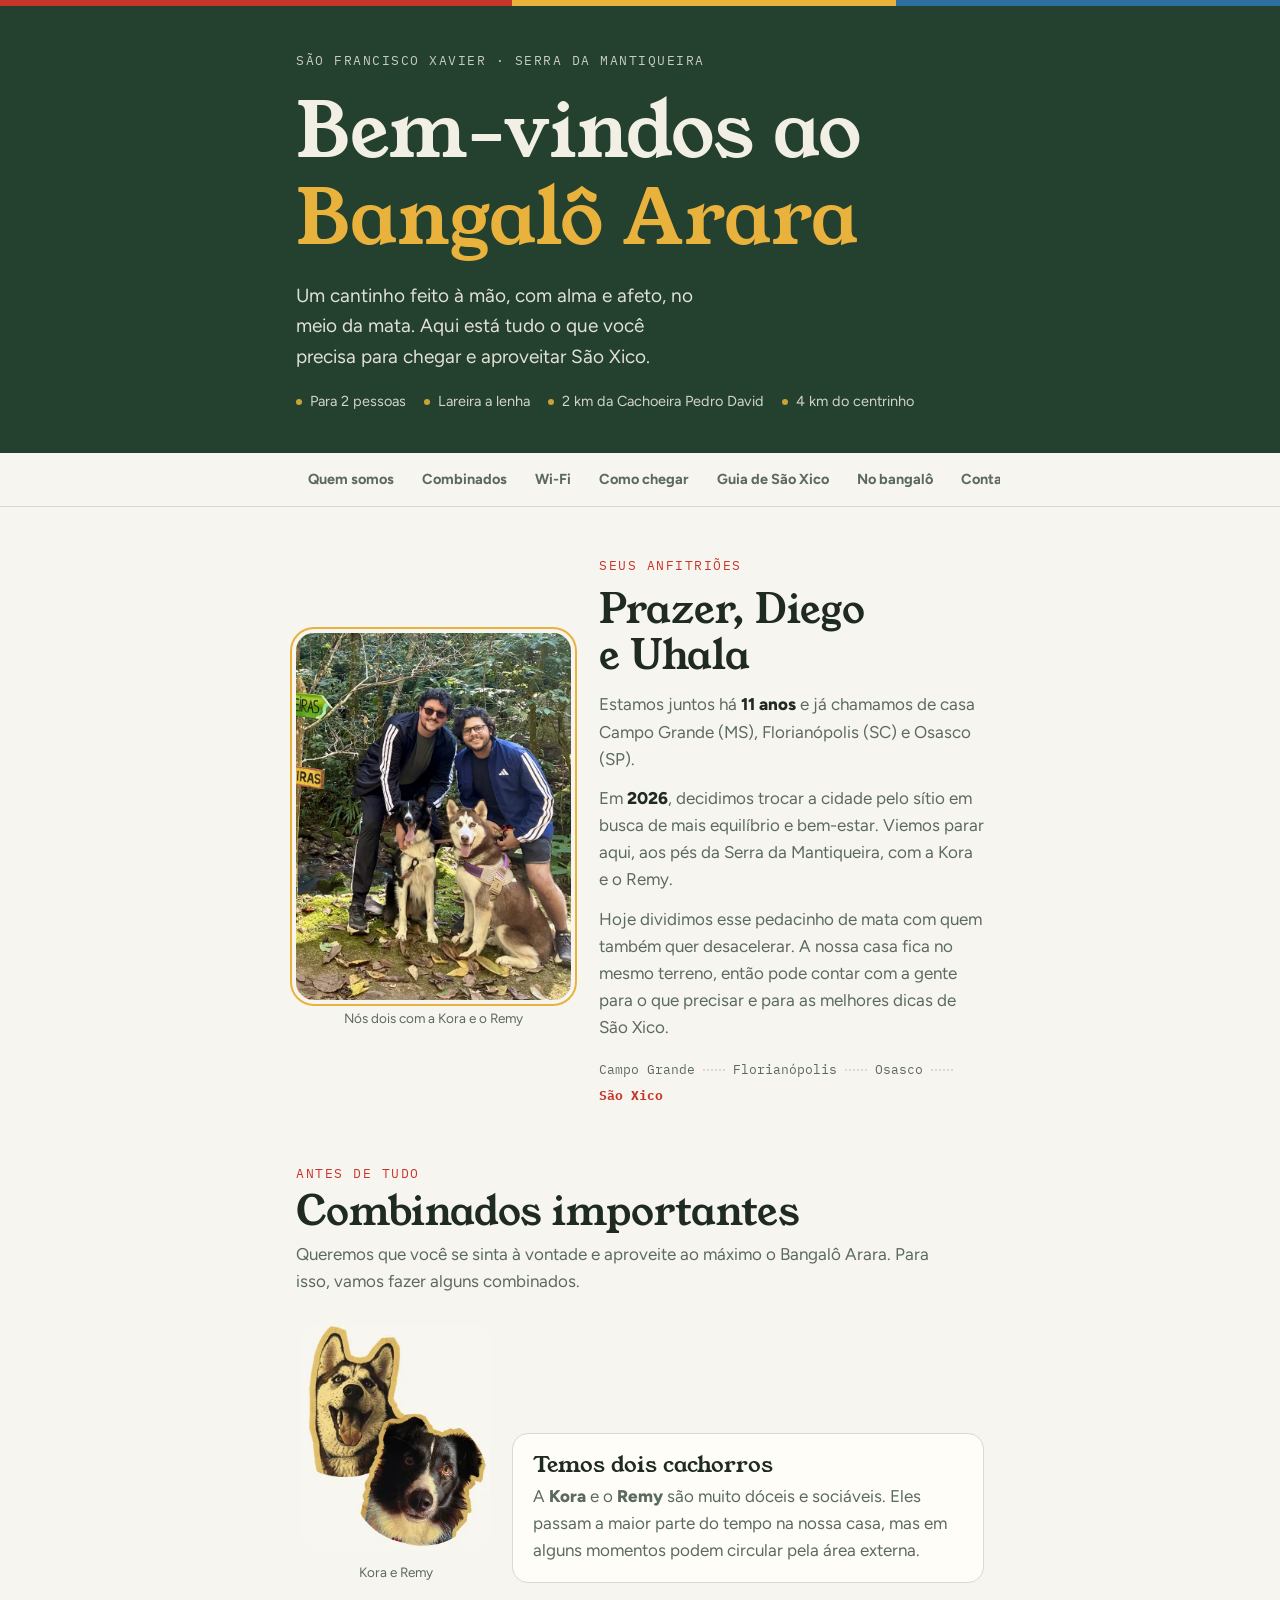
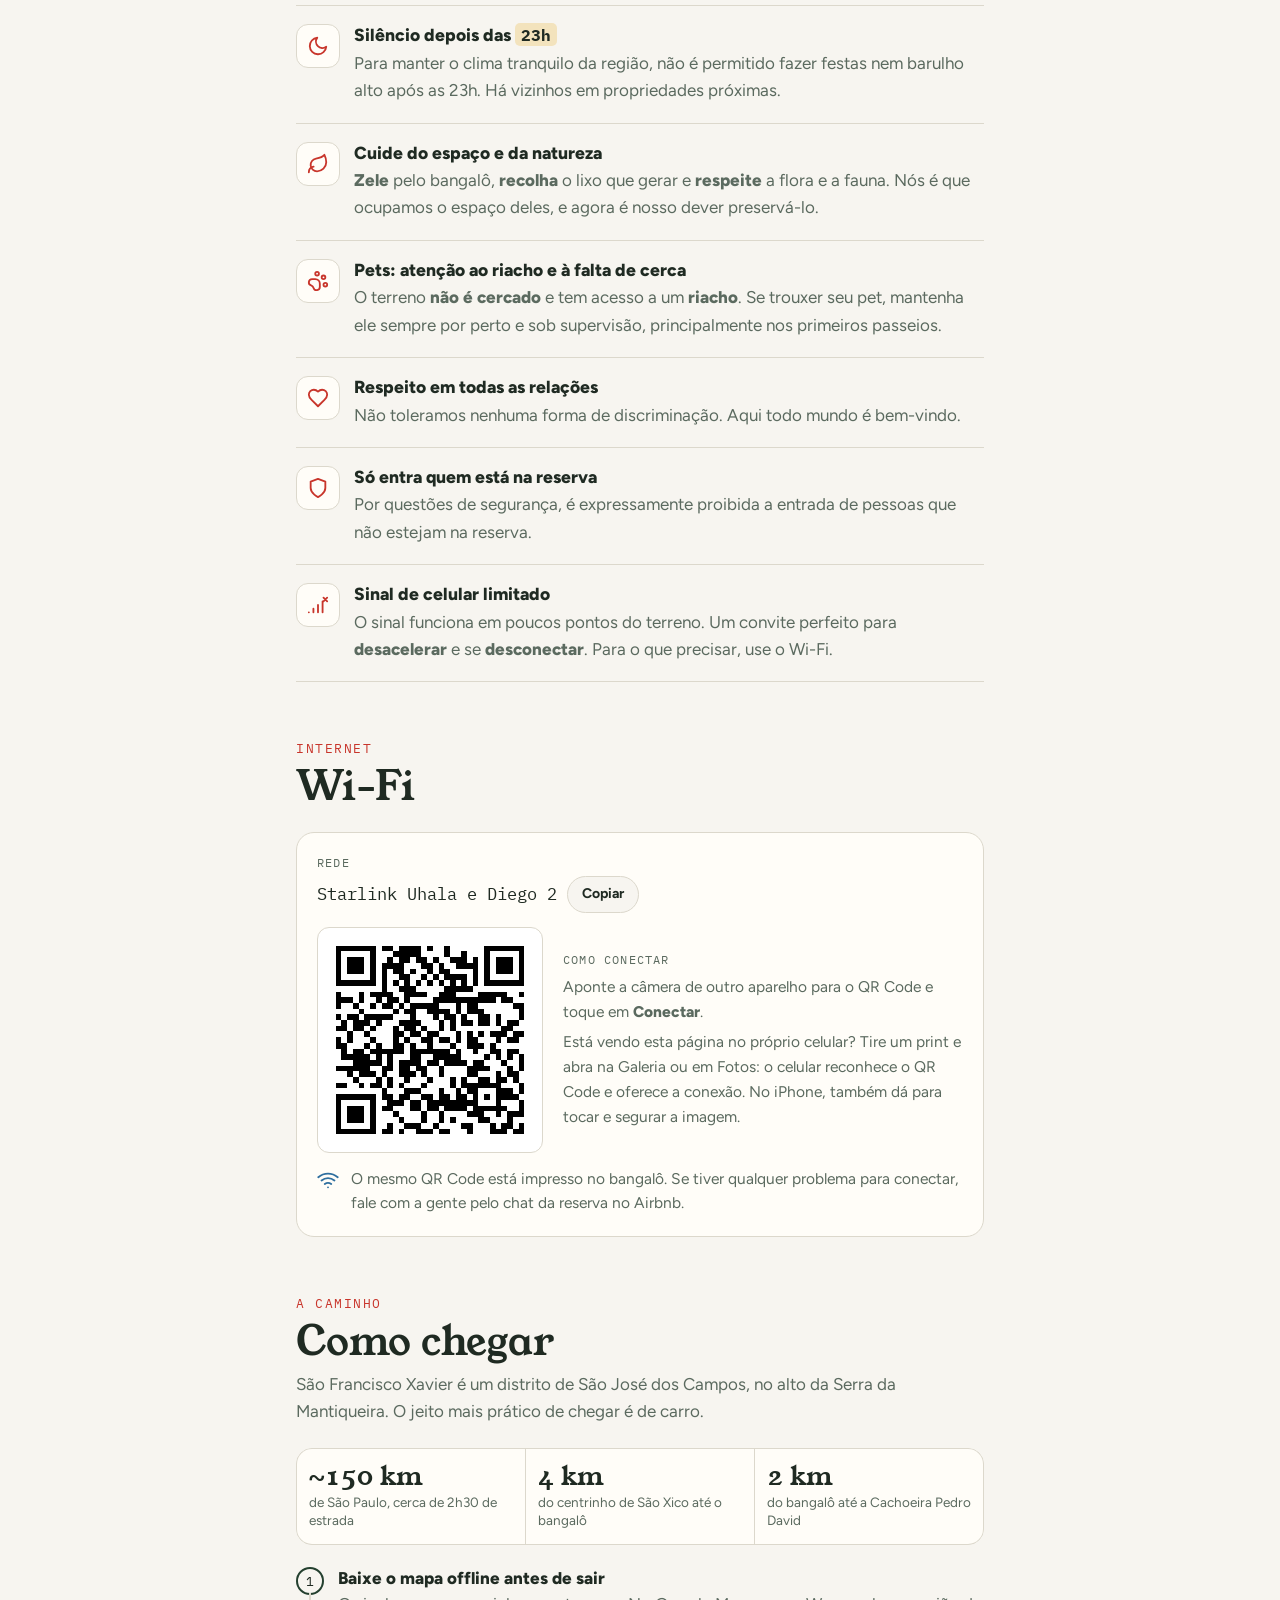
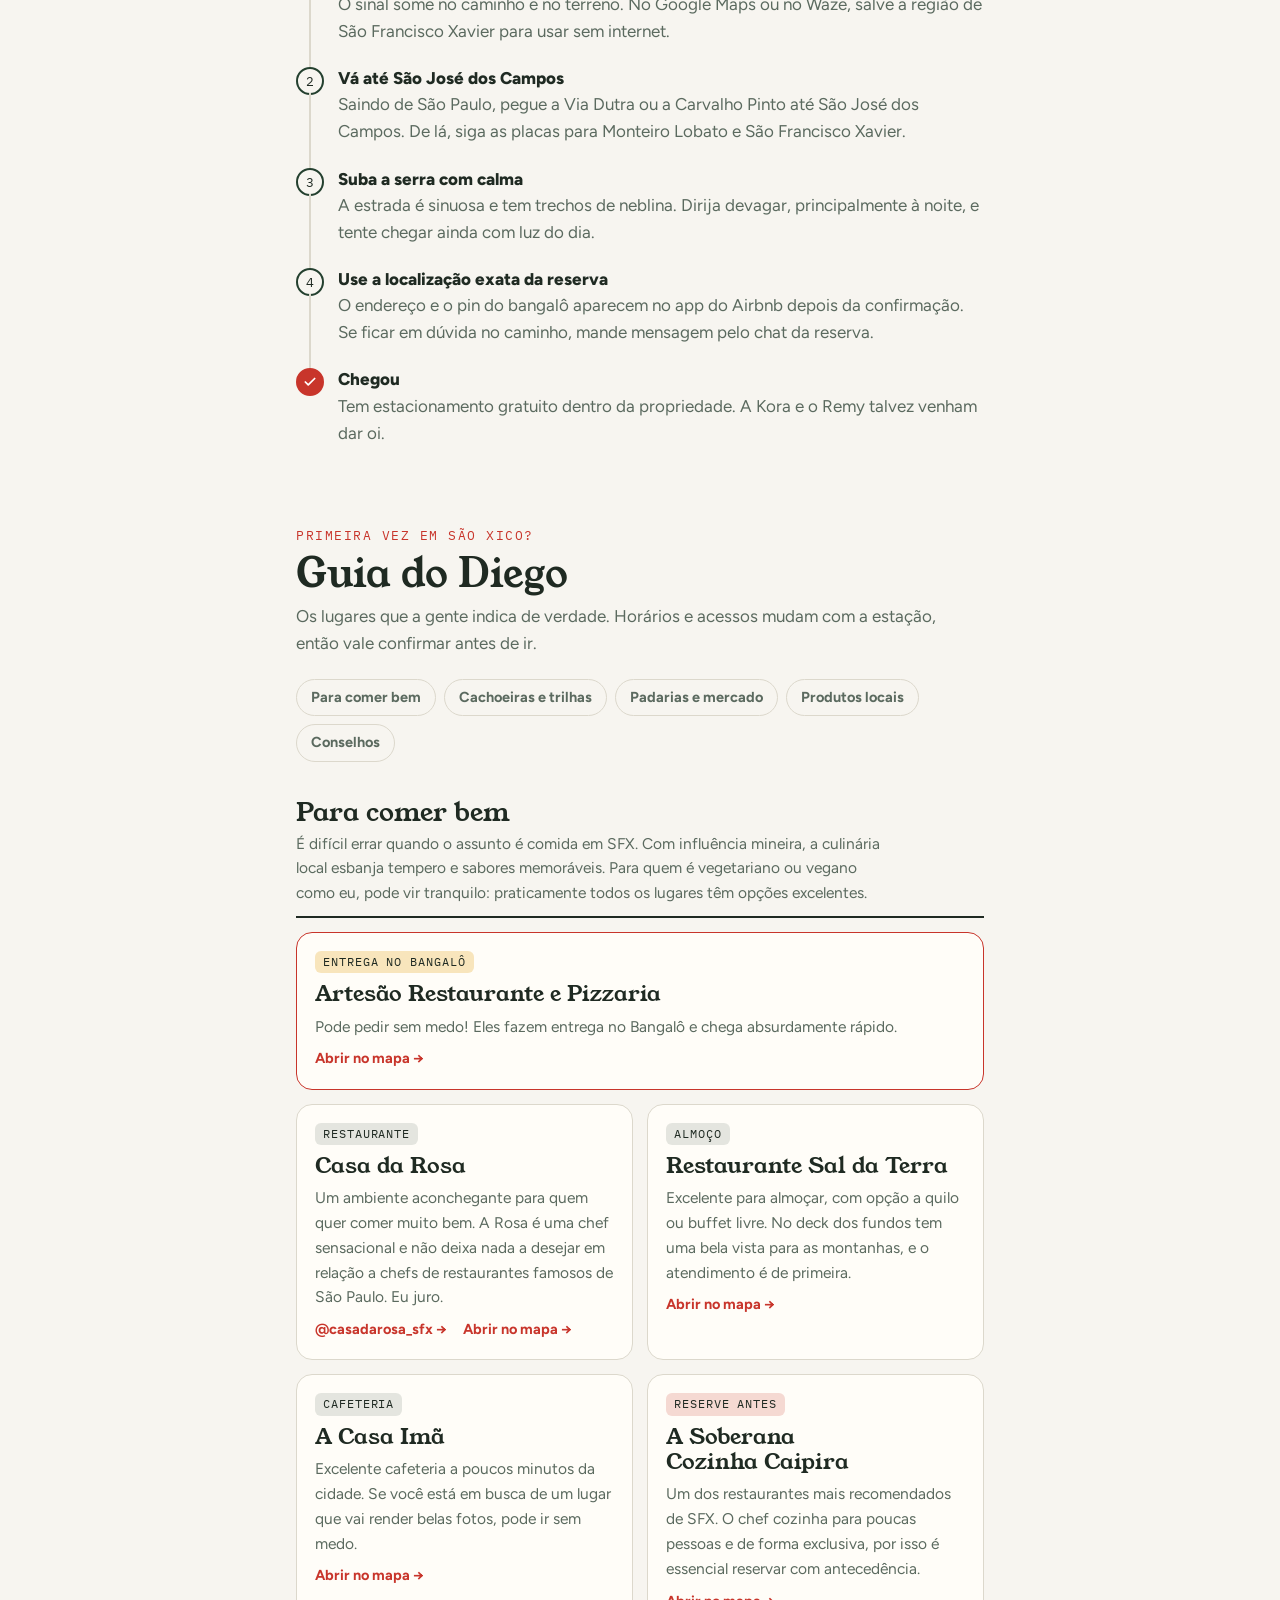
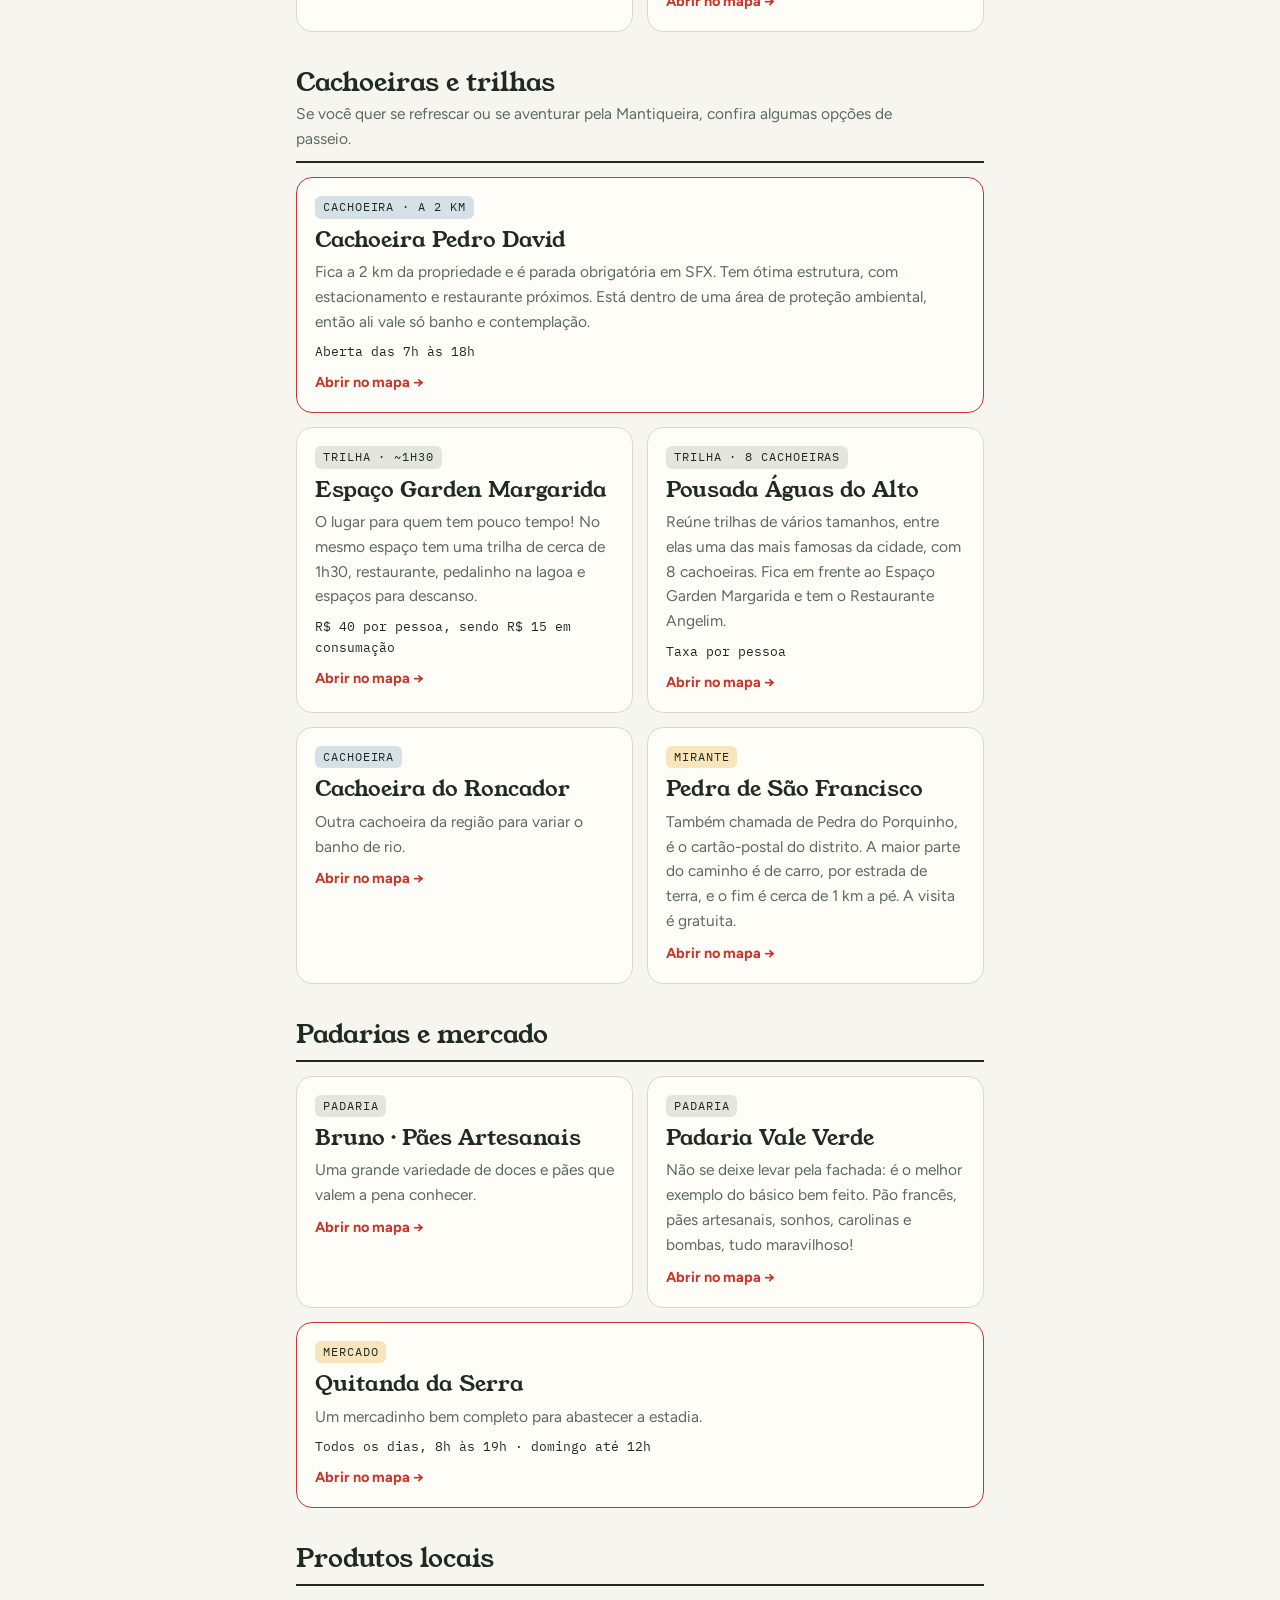
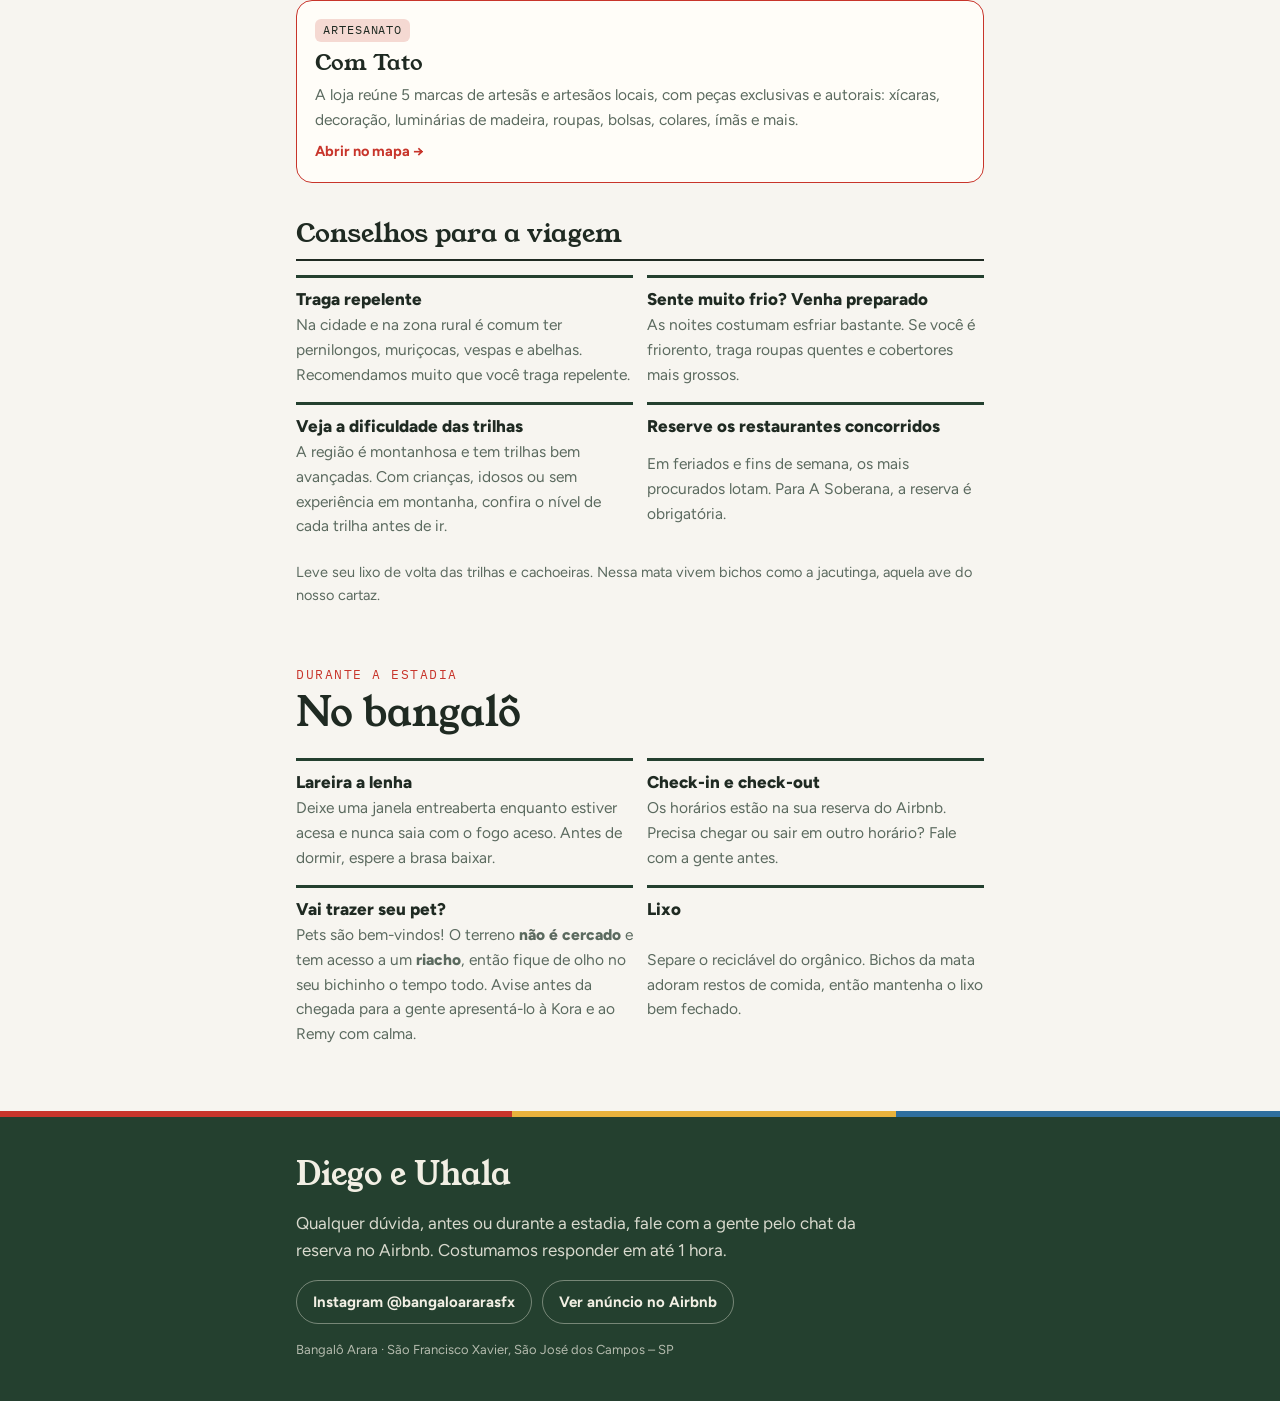
==== commit e68615d9: "Bangalô Arara: apresentação de Diego e Uhala com foto Co-Authored-By: Claude Opus 5.5 <noreply@anthr" ====
--- a/bangalo-arara/index.html
+++ b/bangalo-arara/index.html
@@ -85,14 +85,21 @@
 .sec-head p{color:var(--muted);max-width:60ch}
 
 /* anfitriões */
-.hosts{display:grid;grid-template-columns:repeat(2,minmax(0,1fr));gap:14px}
-@media (max-width:600px){.hosts{grid-template-columns:1fr}}
-.host{display:grid;grid-template-columns:56px 1fr;gap:14px;align-items:start;background:var(--card);border:1px solid var(--line);border-radius:16px;padding:18px}
-.host > div{min-width:0;display:grid;gap:4px}
-.host .mono{width:56px;height:56px;border-radius:50%;display:grid;place-items:center;font-family:var(--f-display);font-size:26px;background:var(--mata);color:var(--mata-ink);box-shadow:0 0 0 3px var(--paper),0 0 0 5px var(--sol)}
-.host:nth-child(2) .mono{box-shadow:0 0 0 3px var(--paper),0 0 0 5px var(--arara)}
-.host h3{font-size:24px}
-.host p{color:var(--muted);font-size:15.5px}
+.about{display:grid;grid-template-columns:minmax(0,5fr) minmax(0,7fr);gap:28px;align-items:center}
+@media (max-width:640px){.about{grid-template-columns:1fr;gap:20px}}
+.about-photo{margin:0;display:grid;gap:8px}
+.about-photo img{display:block;width:100%;height:auto;aspect-ratio:3/4;object-fit:cover;border-radius:18px;box-shadow:0 0 0 4px var(--paper),0 0 0 6px var(--sol)}
+@media (max-width:640px){.about-photo img{aspect-ratio:4/5}}
+.about-photo figcaption{font-size:13.5px;color:var(--muted);text-align:center}
+.about-text{display:grid;gap:12px;min-width:0}
+.about-text .eyebrow{color:var(--arara);opacity:1}
+.about-text h2{font-size:clamp(30px,6.5vw,40px)}
+.about-text p{color:var(--muted);max-width:60ch}
+.about-text strong{color:var(--ink)}
+.trail{list-style:none;margin:6px 0 0;padding:0;display:flex;flex-wrap:wrap;gap:6px 0;font-family:var(--f-mono);font-size:13px;color:var(--muted)}
+.trail li{display:flex;align-items:center}
+.trail li:not(:last-child)::after{content:"";width:22px;height:0;border-top:2px dotted var(--line);margin:0 8px}
+.trail li:last-child strong{color:var(--arara)}
 
 /* combinados */
 .rules{list-style:none;margin:0;padding:0;display:grid;gap:0;border-top:1px solid var(--line)}
@@ -219,28 +226,25 @@
 <main>
 <section id="anfitrioes">
   <div class="wrap">
-    <div class="sec-head">
-      <span class="eyebrow">Seus anfitriões</span>
-      <h2>Prazer, Diego e Uhala</h2>
-      <p>A nossa casa fica aqui mesmo, no terreno, junto com a Kora e o Remy. O Bangalô Arara foi feito à mão, com alma e afeto, para quem quer desacelerar no meio da mata da Mantiqueira. A gente adora receber e indicar os nossos cantinhos favoritos de São Xico.</p>
-    </div>
-    <div class="hosts">
-      <article class="host">
-        <span class="mono" aria-hidden="true">D</span>
-        <div>
-          <h3>Diego</h3>
-          <p>Recebe hóspedes no Airbnb há 8 anos e montou o Guia de São Xico desta página. Vegetariano ou vegano? Pode perguntar: ele sabe onde comer bem.</p>
-        </div>
-      </article>
-      <article class="host">
-        <span class="mono" aria-hidden="true">U</span>
-        <div>
-          <h3>Uhala</h3>
-          <p>Divide com o Diego o cuidado do bangalô e o atendimento aos hóspedes, do check-in às dicas do dia a dia.</p>
-        </div>
-      </article>
-    </div>
-    <p class="note">Precisa de algo durante a estadia? Fale com a gente pelo chat da reserva no Airbnb. Costumamos responder em até 1 hora.</p>
+    <div class="about">
+      <figure class="about-photo">
+        <img src="[data-uri]" width="720" height="960" alt="Diego e Uhala sorrindo numa trilha na mata, com a Kora e o Remy sentados à frente">
+        <figcaption>Nós dois com a Kora e o Remy</figcaption>
+      </figure>
+      <div class="about-text">
+        <span class="eyebrow">Seus anfitriões</span>
+        <h2>Prazer, Diego e Uhala</h2>
+        <p>Estamos juntos há <strong>11 anos</strong> e já chamamos de casa Campo Grande (MS), Florianópolis (SC) e Osasco (SP).</p>
+        <p>Em <strong>2026</strong>, decidimos trocar a cidade pelo sítio em busca de mais equilíbrio e bem-estar. Viemos parar aqui, aos pés da Serra da Mantiqueira, com a Kora e o Remy.</p>
+        <p>Hoje dividimos esse pedacinho de mata com quem também quer desacelerar. A nossa casa fica no mesmo terreno, então pode contar com a gente para o que precisar e para as melhores dicas de São Xico.</p>
+        <ol class="trail" aria-label="Por onde já moramos">
+          <li>Campo Grande</li>
+          <li>Florianópolis</li>
+          <li>Osasco</li>
+          <li><strong>São Xico</strong></li>
+        </ol>
+      </div>
+    </div>
   </div>
 </section>
 
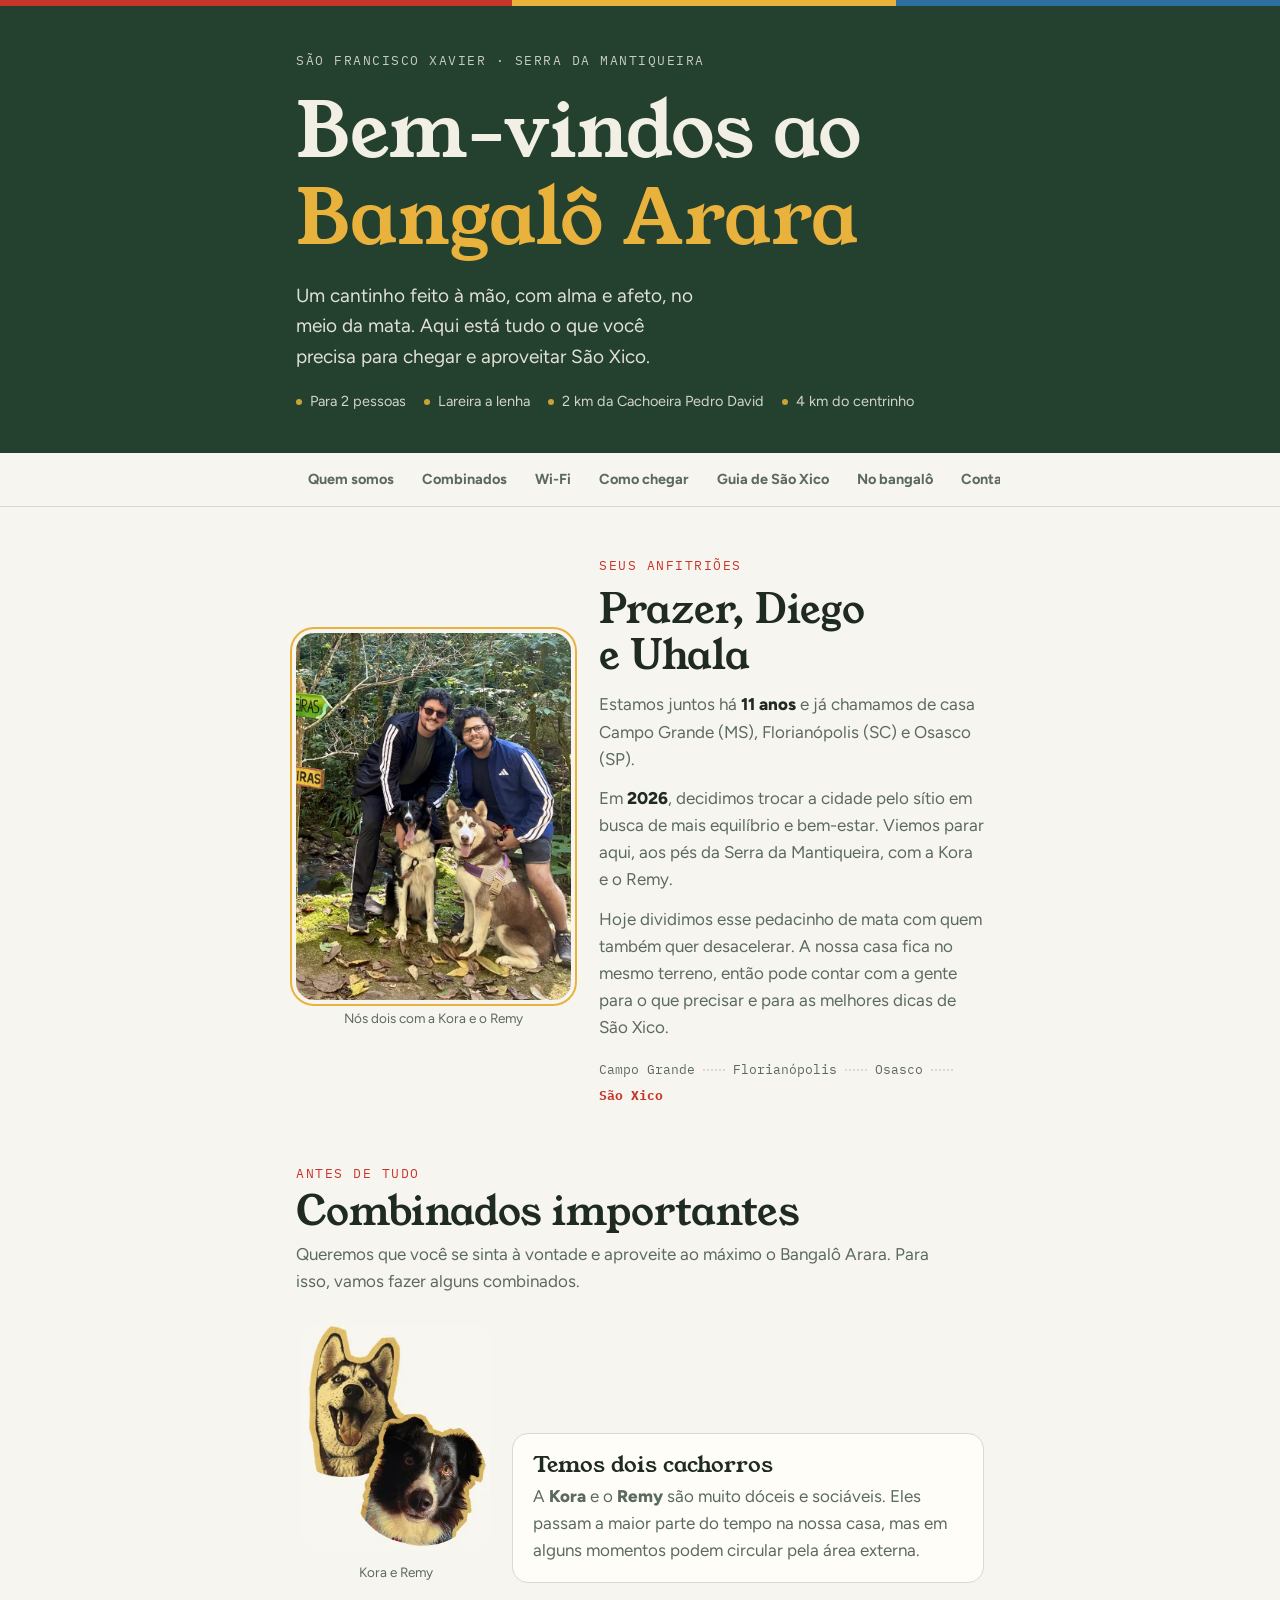
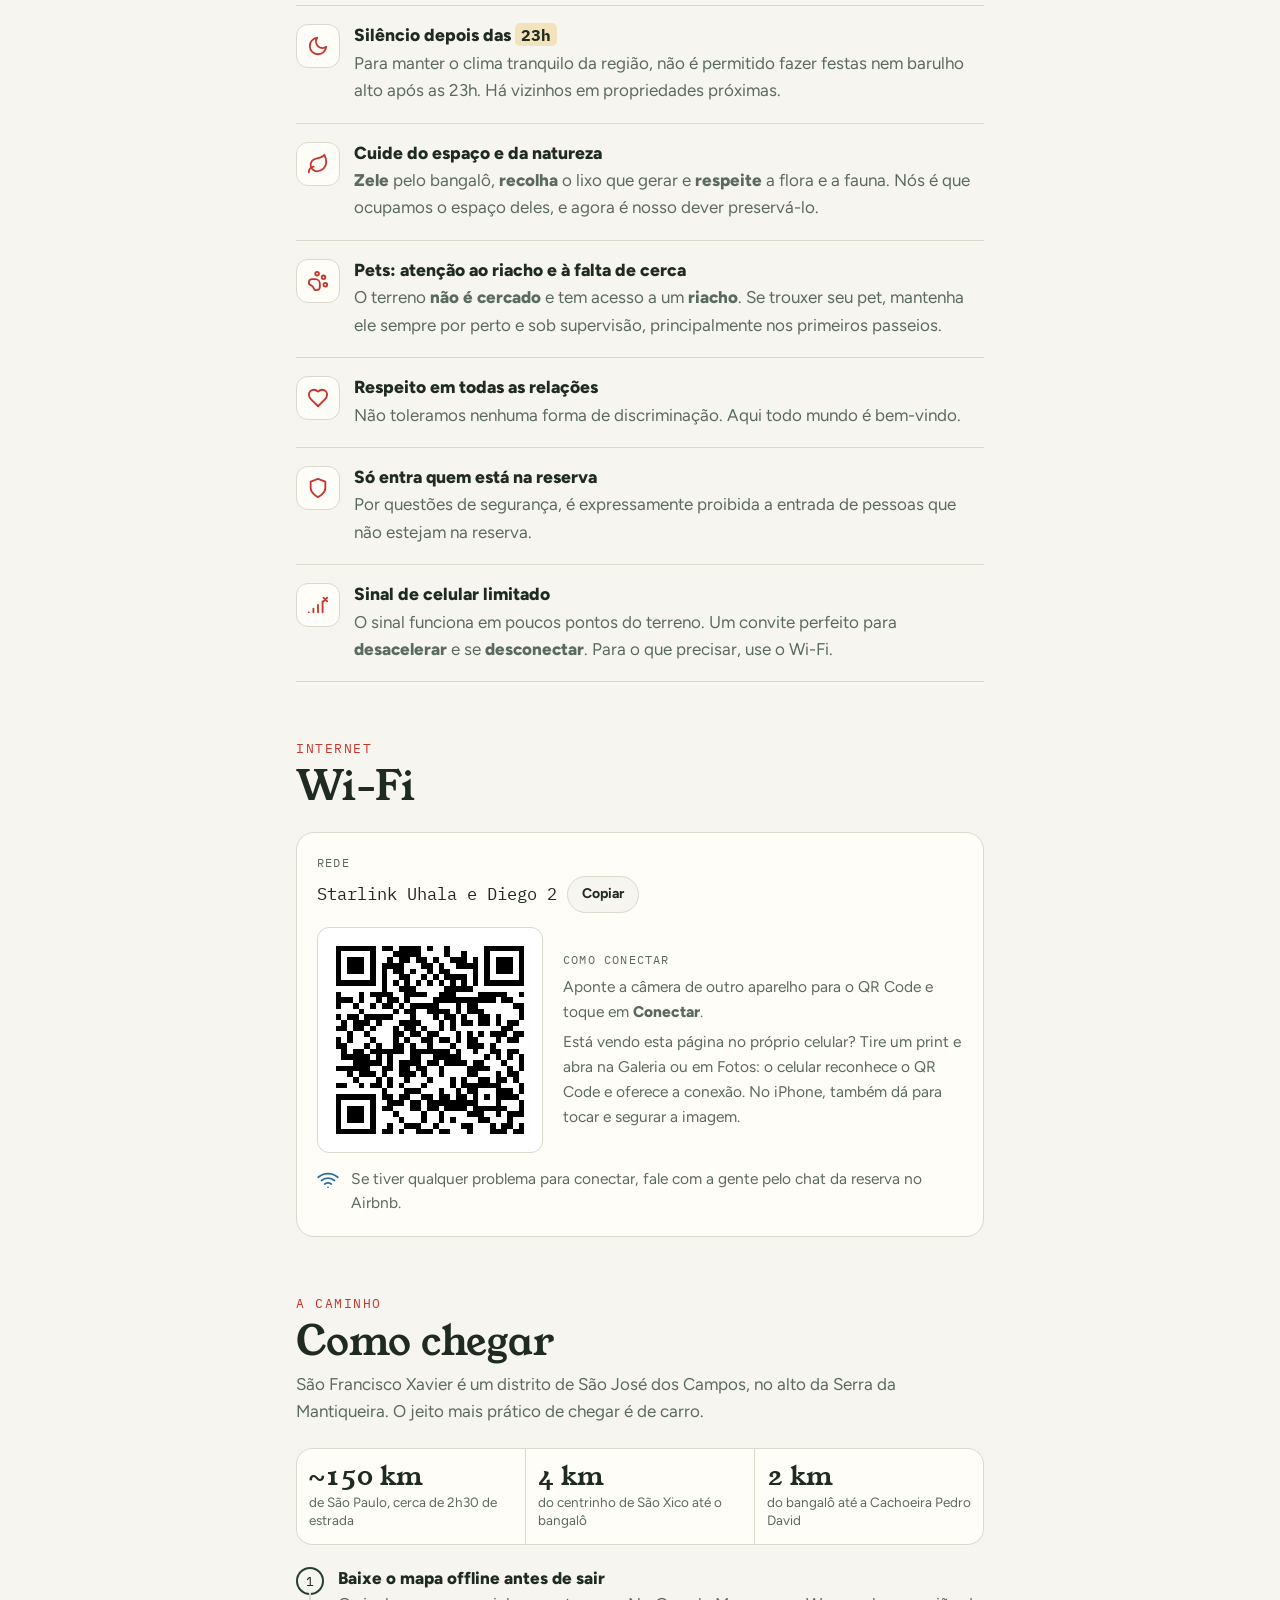
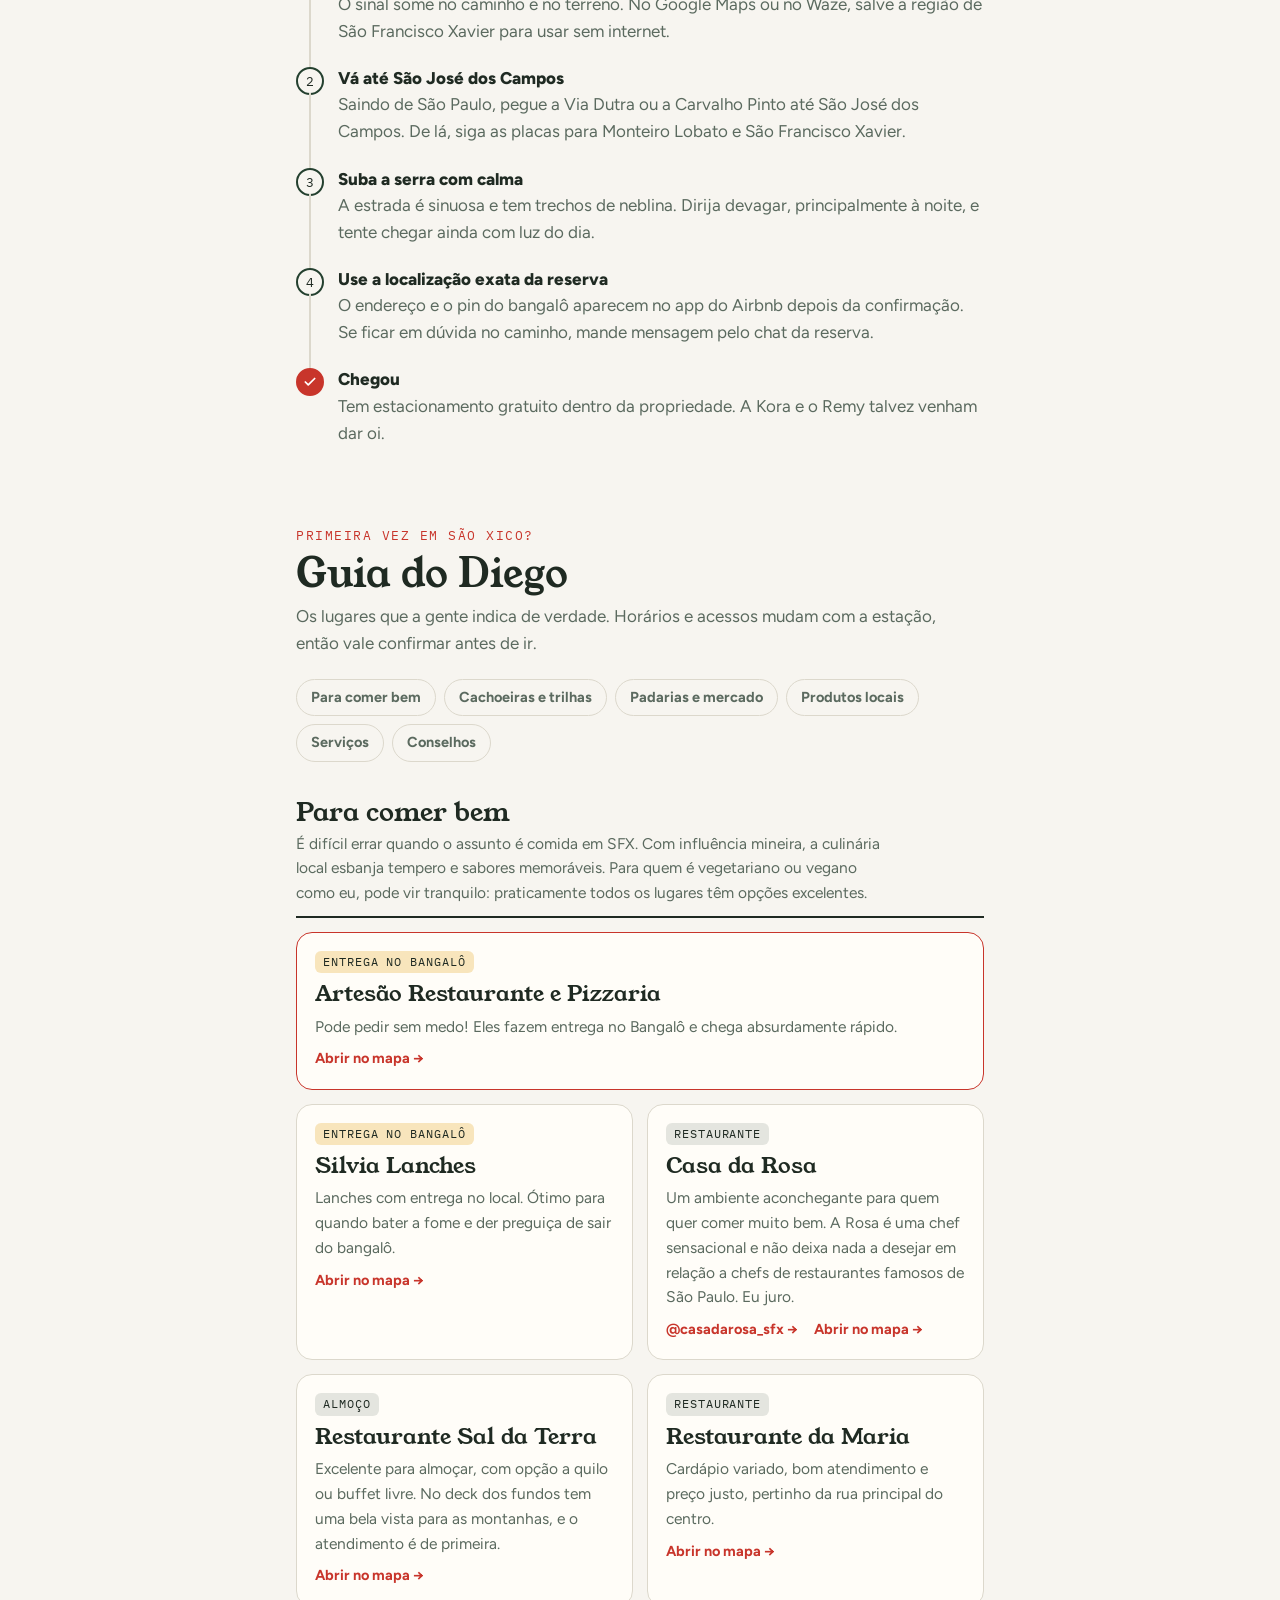
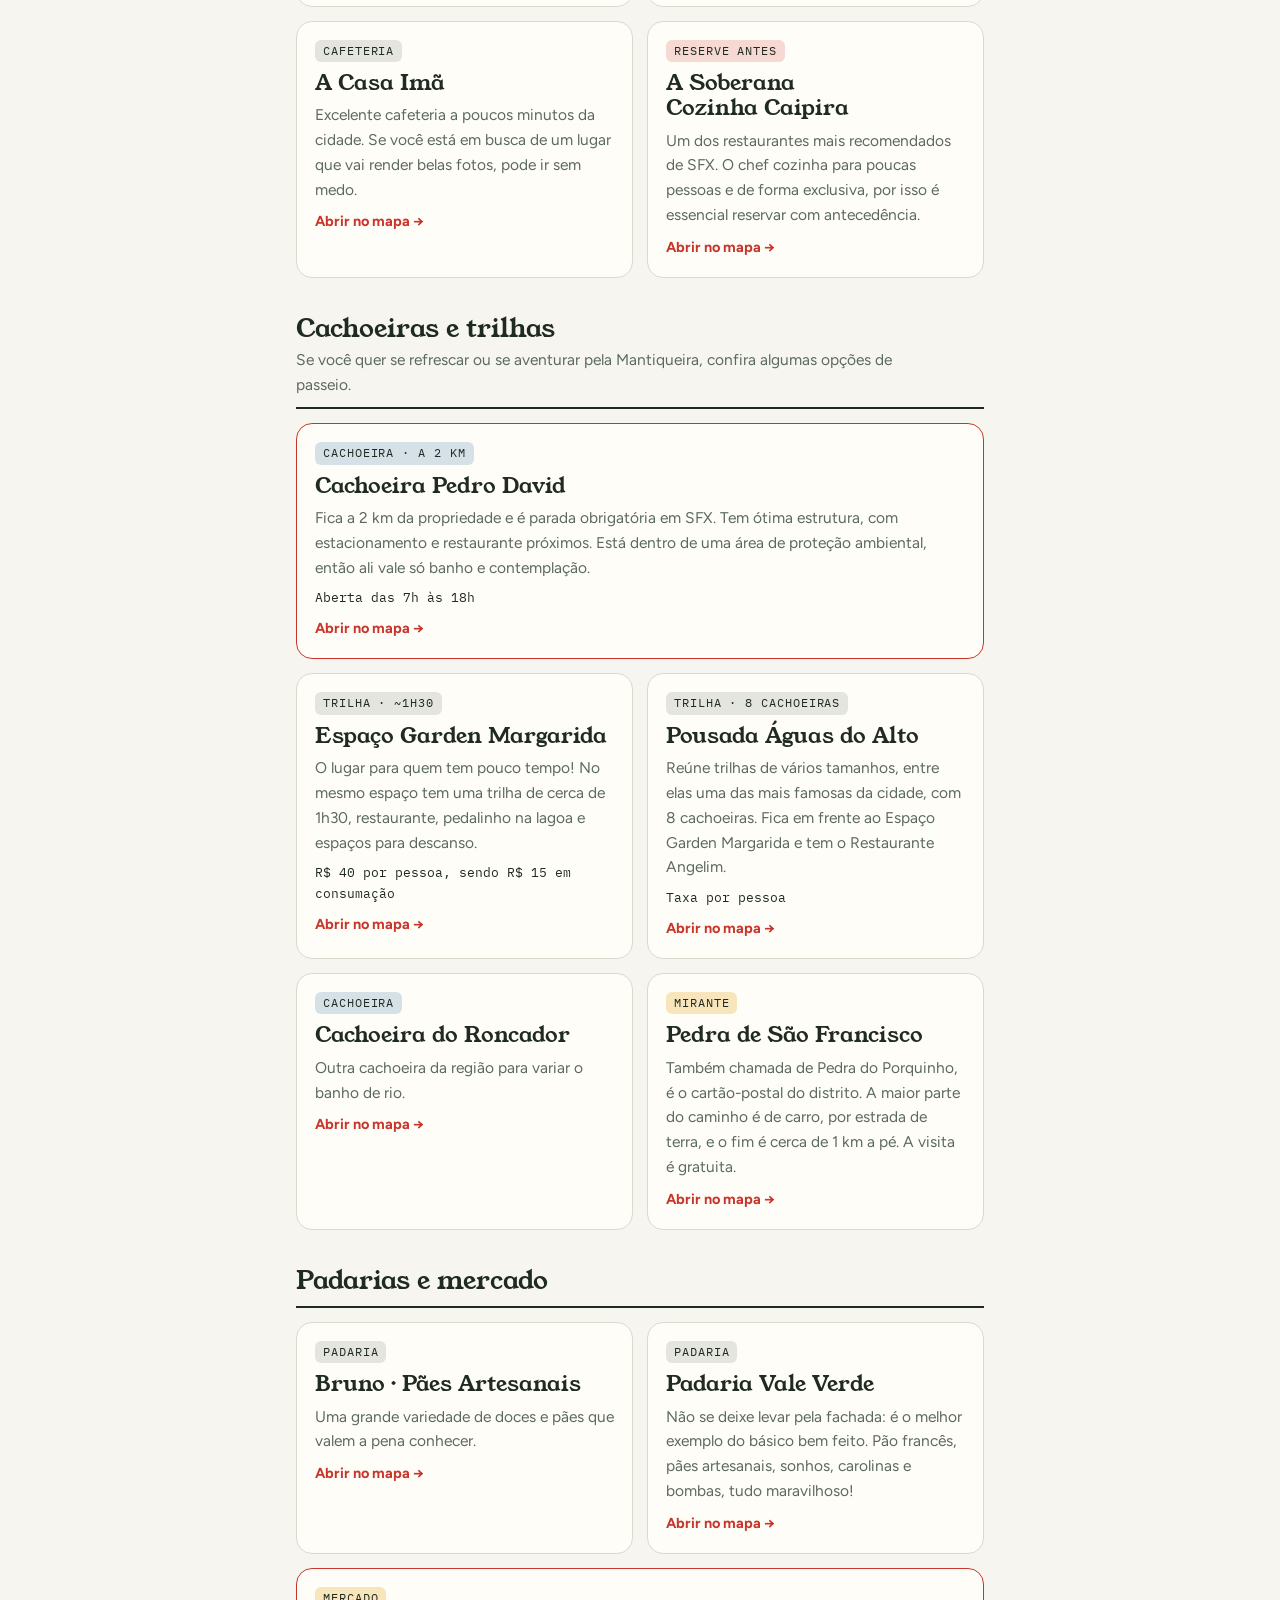
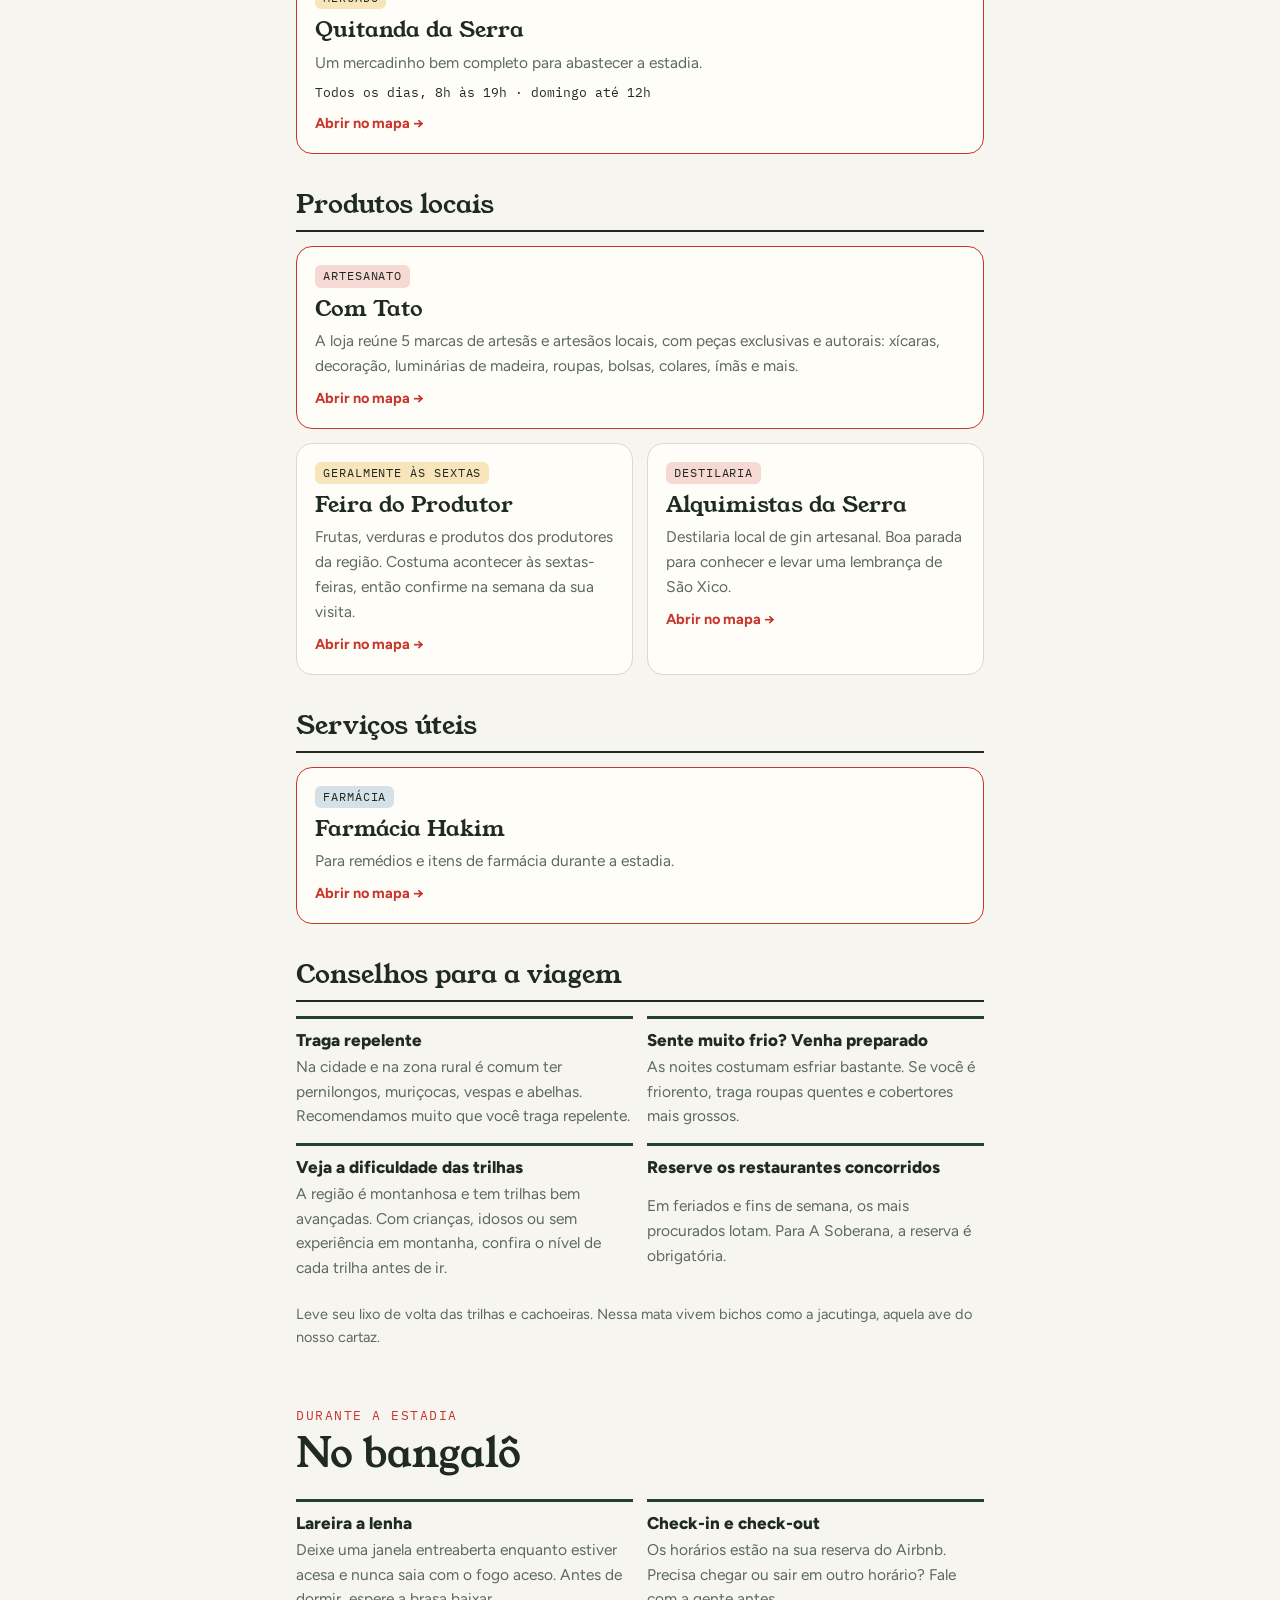
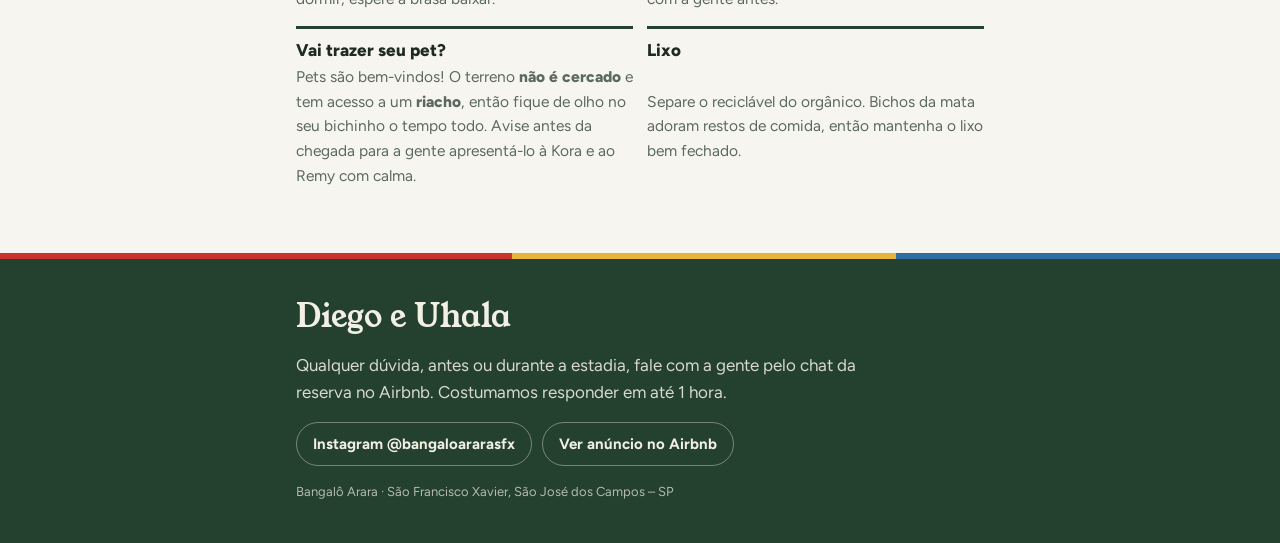
==== commit 4864b0d6: "Bangalô Arara: novas indicações (Silvia Lanches, Restaurante da Maria, Feira do Produtor, Alquimista" ====
--- a/bangalo-arara/index.html
+++ b/bangalo-arara/index.html
@@ -335,7 +335,7 @@
       </div>
       <div class="signal">
         <svg viewBox="0 0 24 24" fill="none" stroke="currentColor" stroke-width="2" stroke-linecap="round" stroke-linejoin="round" aria-hidden="true"><path d="M5 12.55a11 11 0 0 1 14 0M1.4 9a16 16 0 0 1 21.2 0M8.5 16.4a6 6 0 0 1 7 0M12 20h.01"/></svg>
-        <p>O mesmo QR Code está impresso no bangalô. Se tiver qualquer problema para conectar, fale com a gente pelo chat da reserva no Airbnb.</p>
+        <p>Se tiver qualquer problema para conectar, fale com a gente pelo chat da reserva no Airbnb.</p>
       </div>
     </div>
   </div>
@@ -410,6 +410,7 @@
       <a href="#cachoeiras">Cachoeiras e trilhas</a>
       <a href="#padarias">Padarias e mercado</a>
       <a href="#locais">Produtos locais</a>
+      <a href="#servicos">Serviços</a>
       <a href="#conselhos">Conselhos</a>
     </div>
 
@@ -424,6 +425,12 @@
           <h3>Artesão Restaurante e Pizzaria</h3>
           <p>Pode pedir sem medo! Eles fazem entrega no Bangalô e chega absurdamente rápido.</p>
           <a class="map" href="https://www.google.com/maps/search/?api=1&amp;query=Artes%C3%A3o+Restaurante+e+Pizzaria+S%C3%A3o+Francisco+Xavier" target="_blank" rel="noopener">Abrir no mapa →</a>
+        </article>
+        <article class="place">
+          <span class="tag sol">Entrega no bangalô</span>
+          <h3>Silvia Lanches</h3>
+          <p>Lanches com entrega no local. Ótimo para quando bater a fome e der preguiça de sair do bangalô.</p>
+          <a class="map" href="https://www.google.com/maps/search/?api=1&amp;query=Silvia+Lanches+S%C3%A3o+Francisco+Xavier" target="_blank" rel="noopener">Abrir no mapa →</a>
         </article>
         <article class="place">
           <span class="tag mata">Restaurante</span>
@@ -441,6 +448,12 @@
           <a class="map" href="https://www.google.com/maps/search/?api=1&amp;query=Restaurante+Sal+da+Terra+S%C3%A3o+Francisco+Xavier" target="_blank" rel="noopener">Abrir no mapa →</a>
         </article>
         <article class="place">
+          <span class="tag mata">Restaurante</span>
+          <h3>Restaurante da Maria</h3>
+          <p>Cardápio variado, bom atendimento e preço justo, pertinho da rua principal do centro.</p>
+          <a class="map" href="https://www.google.com/maps/search/?api=1&amp;query=Restaurante+da+Maria+S%C3%A3o+Francisco+Xavier" target="_blank" rel="noopener">Abrir no mapa →</a>
+        </article>
+        <article class="place">
           <span class="tag mata">Cafeteria</span>
           <h3>A Casa Imã</h3>
           <p>Excelente cafeteria a poucos minutos da cidade. Se você está em busca de um lugar que vai render belas fotos, pode ir sem medo.</p>
@@ -534,6 +547,32 @@
           <h3>Com Tato</h3>
           <p>A loja reúne 5 marcas de artesãs e artesãos locais, com peças exclusivas e autorais: xícaras, decoração, luminárias de madeira, roupas, bolsas, colares, ímãs e mais.</p>
           <a class="map" href="https://www.google.com/maps/search/?api=1&amp;query=Com+Tato+S%C3%A3o+Francisco+Xavier" target="_blank" rel="noopener">Abrir no mapa →</a>
+        </article>
+        <article class="place">
+          <span class="tag sol">Geralmente às sextas</span>
+          <h3>Feira do Produtor</h3>
+          <p>Frutas, verduras e produtos dos produtores da região. Costuma acontecer às sextas-feiras, então confirme na semana da sua visita.</p>
+          <a class="map" href="https://www.google.com/maps/search/?api=1&amp;query=Feira+do+Produtor+S%C3%A3o+Francisco+Xavier" target="_blank" rel="noopener">Abrir no mapa →</a>
+        </article>
+        <article class="place">
+          <span class="tag arara">Destilaria</span>
+          <h3>Alquimistas da Serra</h3>
+          <p>Destilaria local de gin artesanal. Boa parada para conhecer e levar uma lembrança de São Xico.</p>
+          <a class="map" href="https://www.google.com/maps/search/?api=1&amp;query=Destilaria+Alquimistas+da+Serra+S%C3%A3o+Francisco+Xavier" target="_blank" rel="noopener">Abrir no mapa →</a>
+        </article>
+      </div>
+    </div>
+
+    <div class="group" id="servicos">
+      <div class="group-head">
+        <h3>Serviços úteis</h3>
+      </div>
+      <div class="places">
+        <article class="place featured">
+          <span class="tag ceu">Farmácia</span>
+          <h3>Farmácia Hakim</h3>
+          <p>Para remédios e itens de farmácia durante a estadia.</p>
+          <a class="map" href="https://www.google.com/maps/search/?api=1&amp;query=Farm%C3%A1cia+Hakim+S%C3%A3o+Francisco+Xavier" target="_blank" rel="noopener">Abrir no mapa →</a>
         </article>
       </div>
     </div>
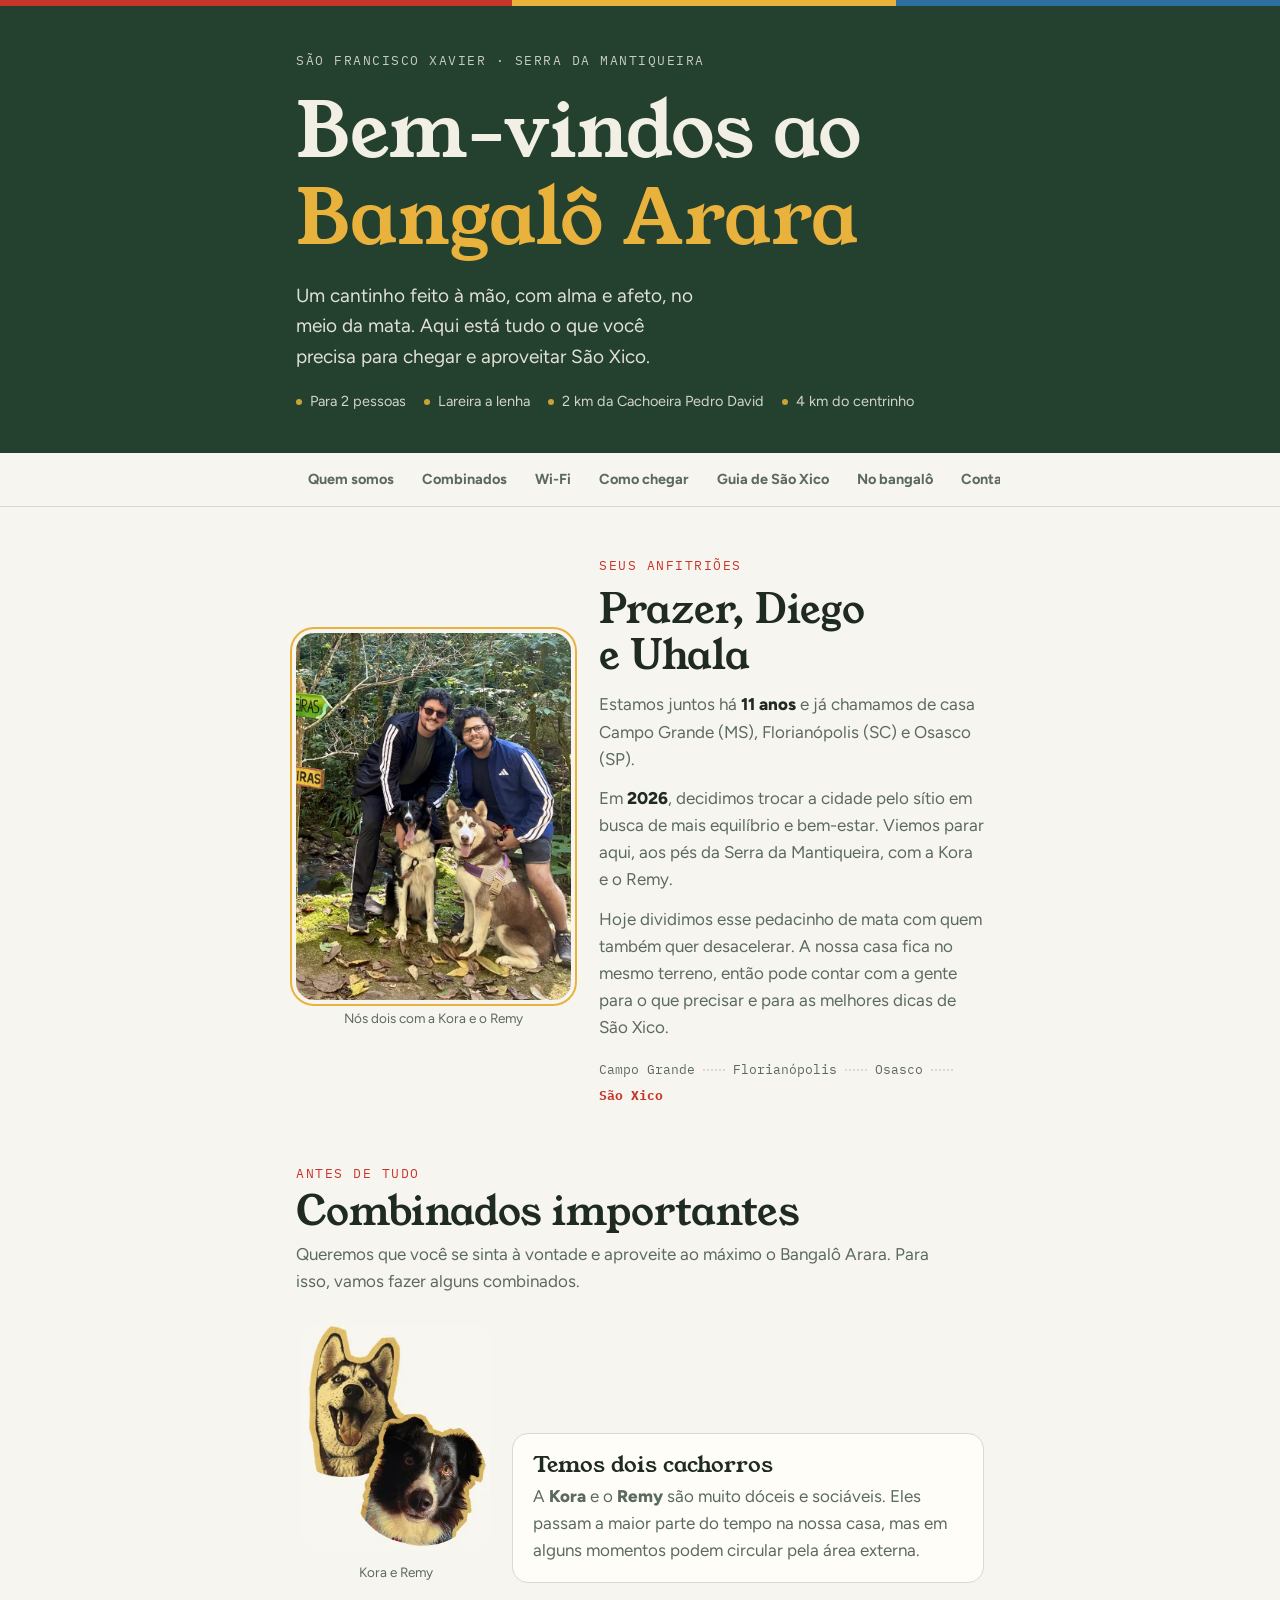
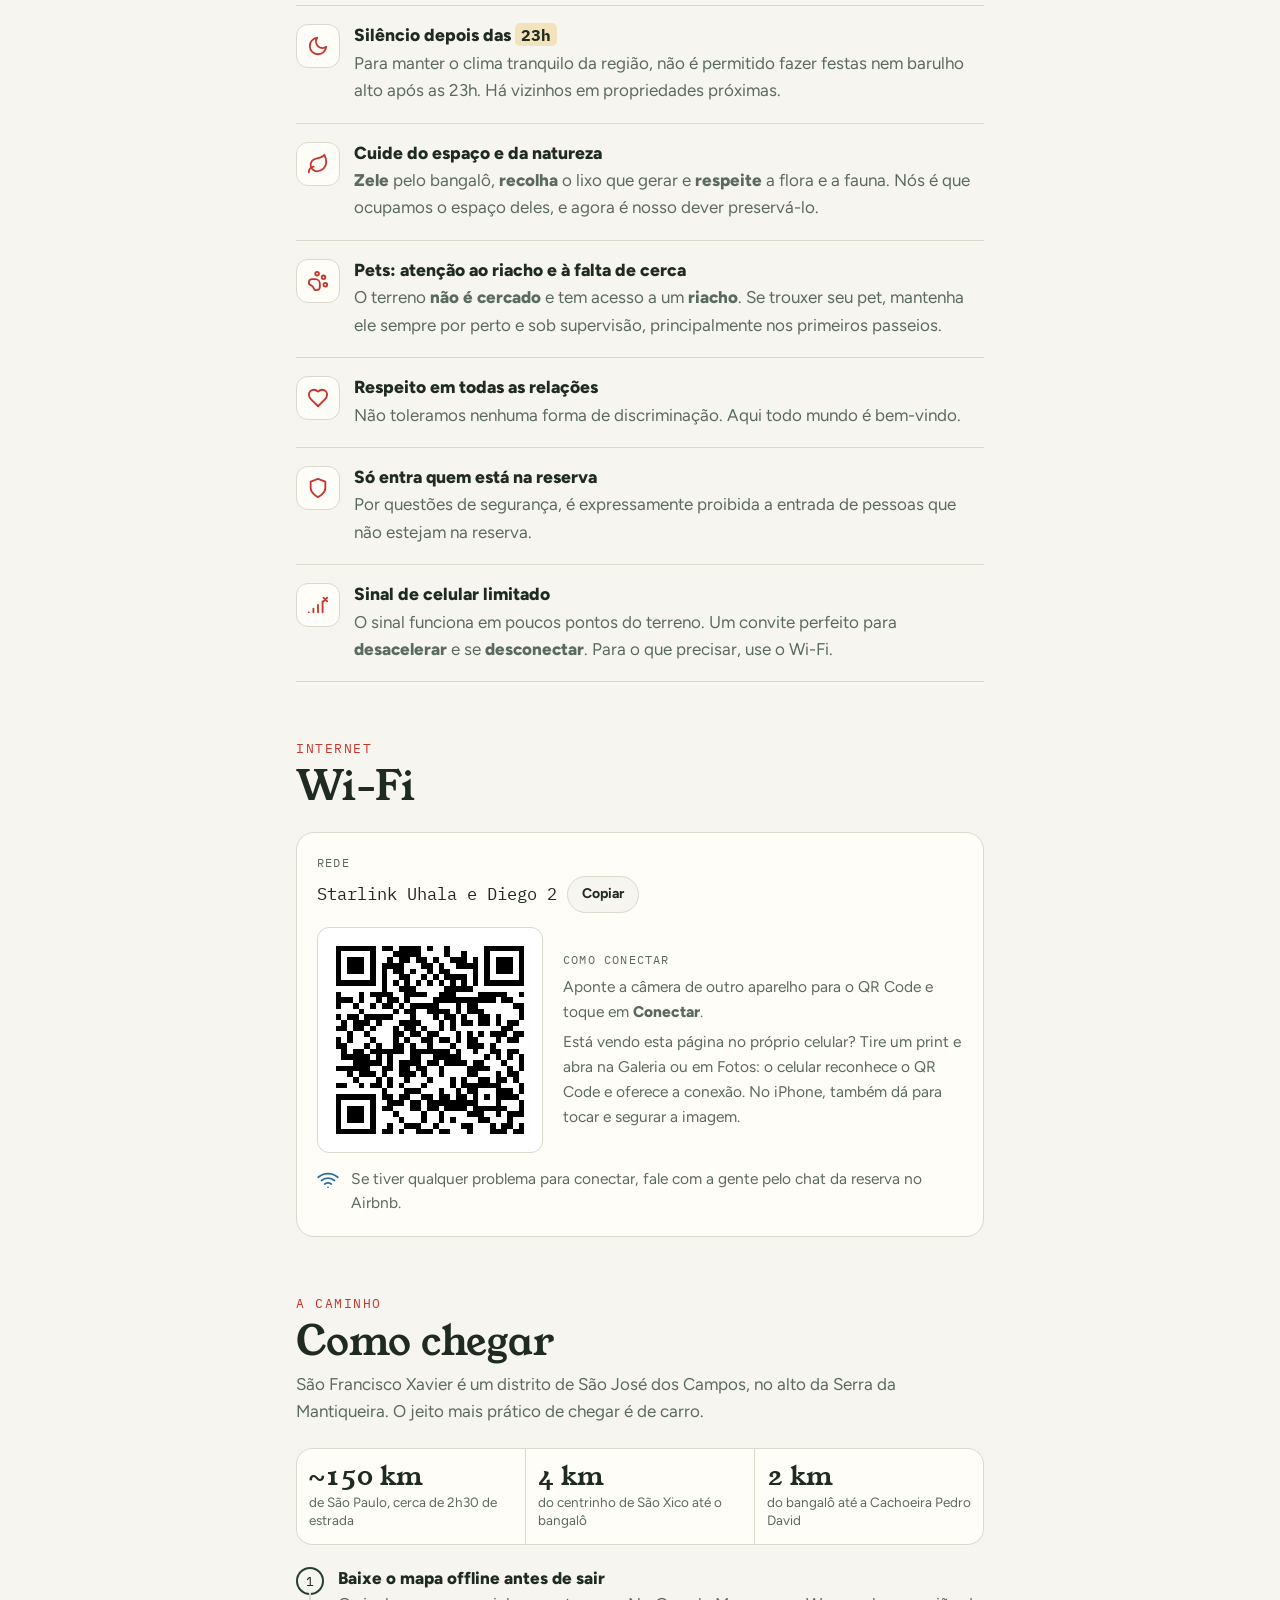
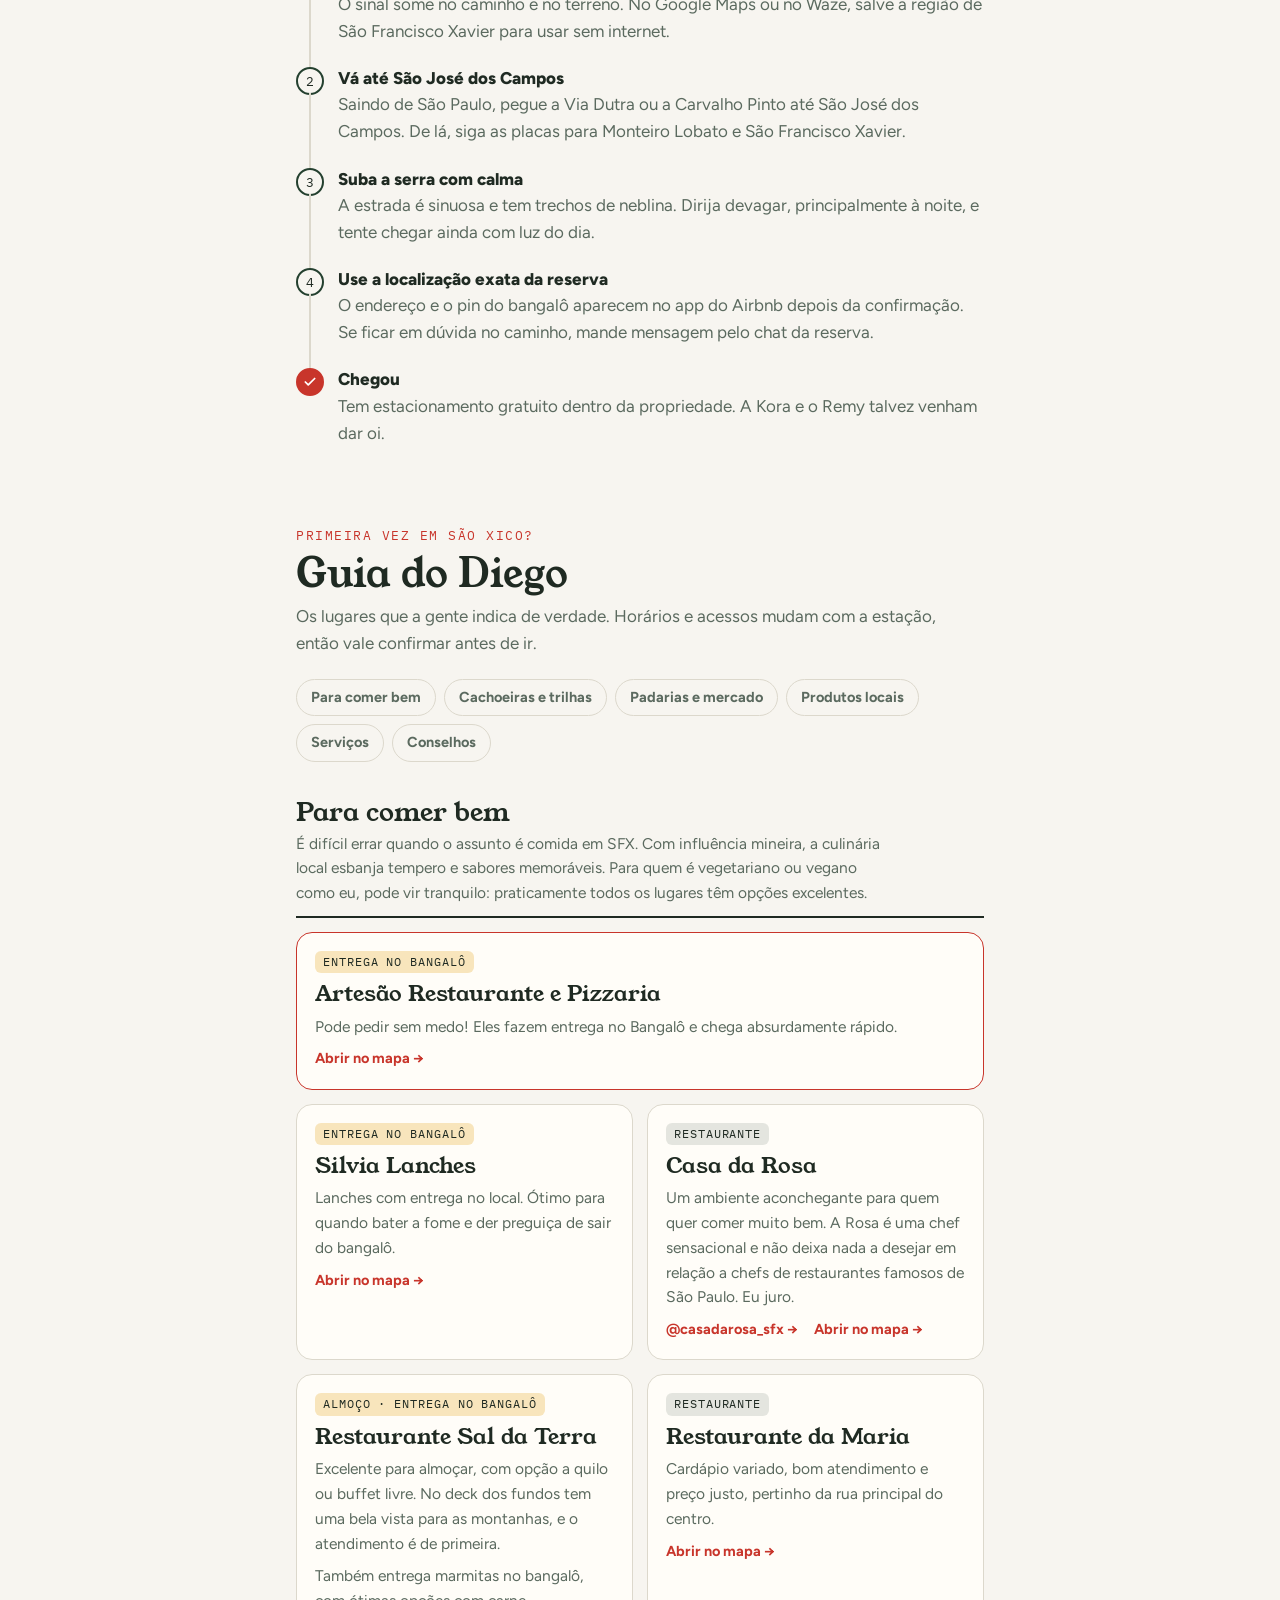
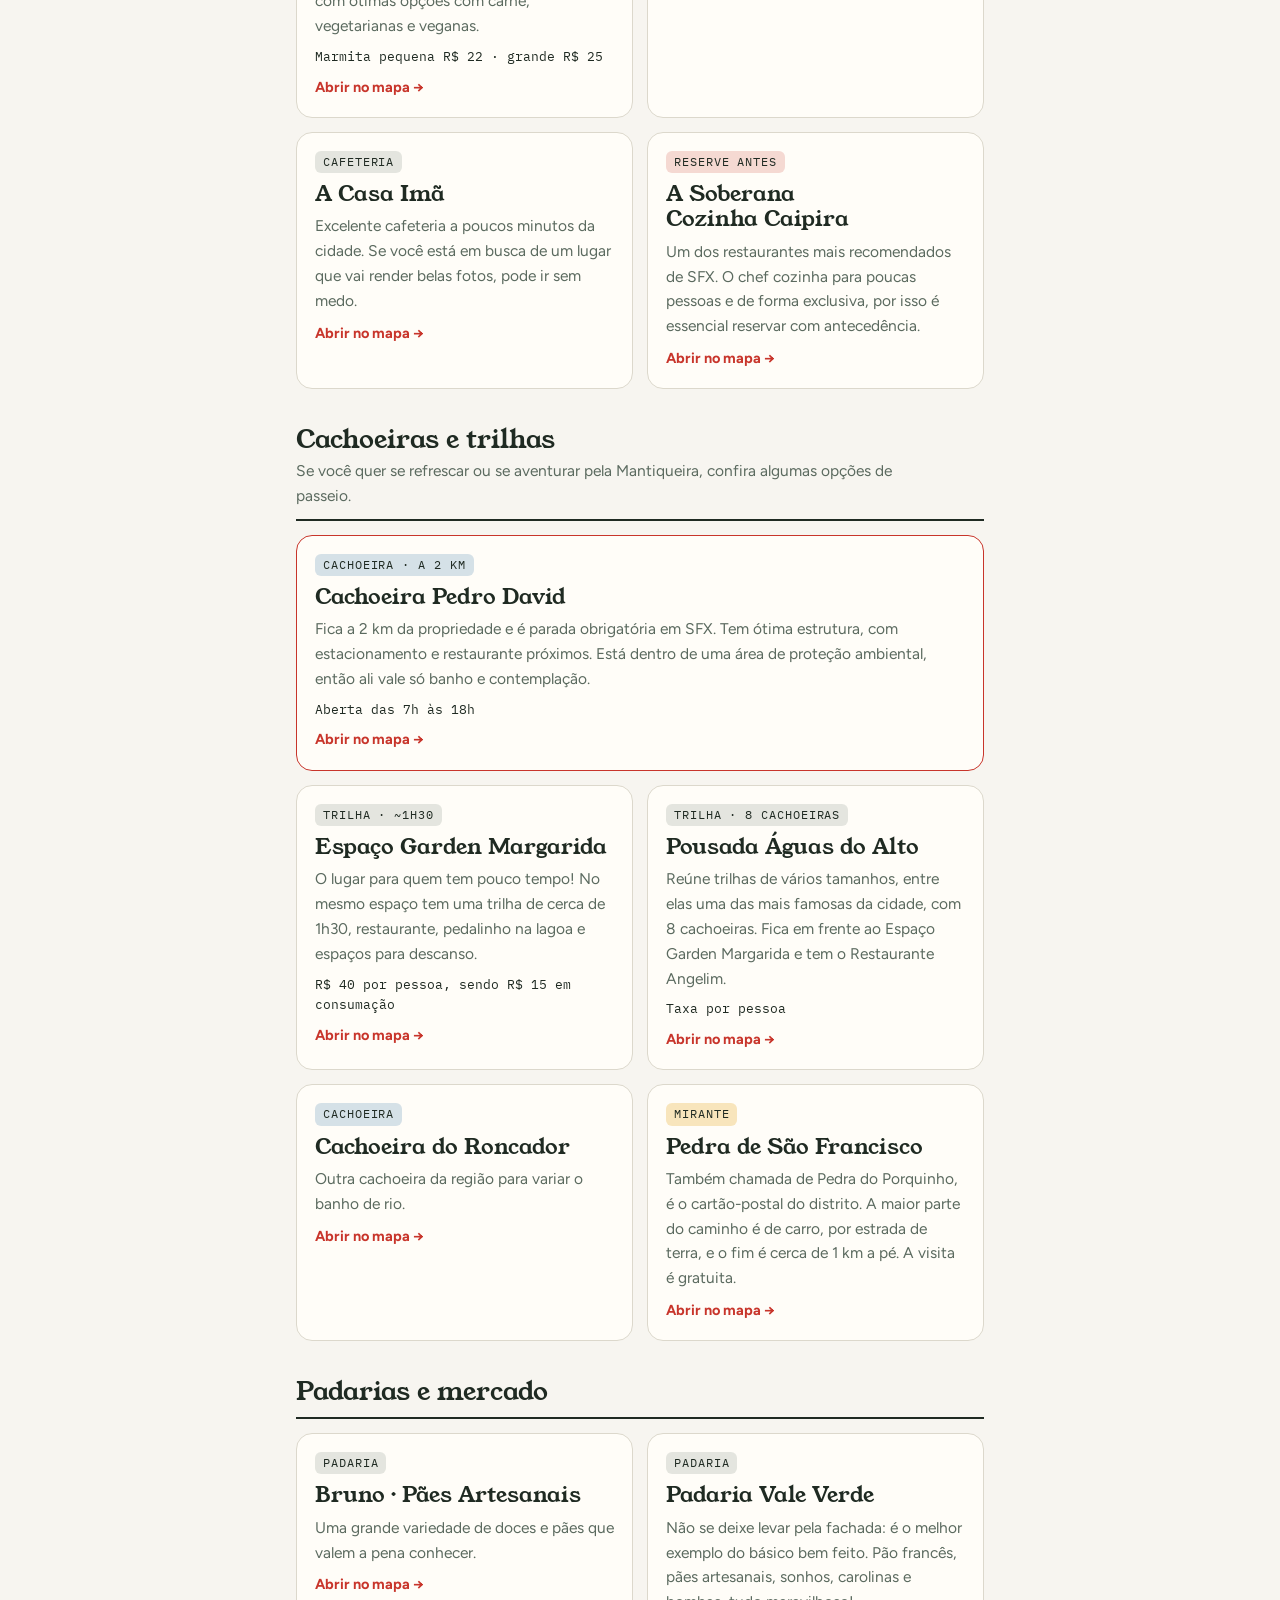
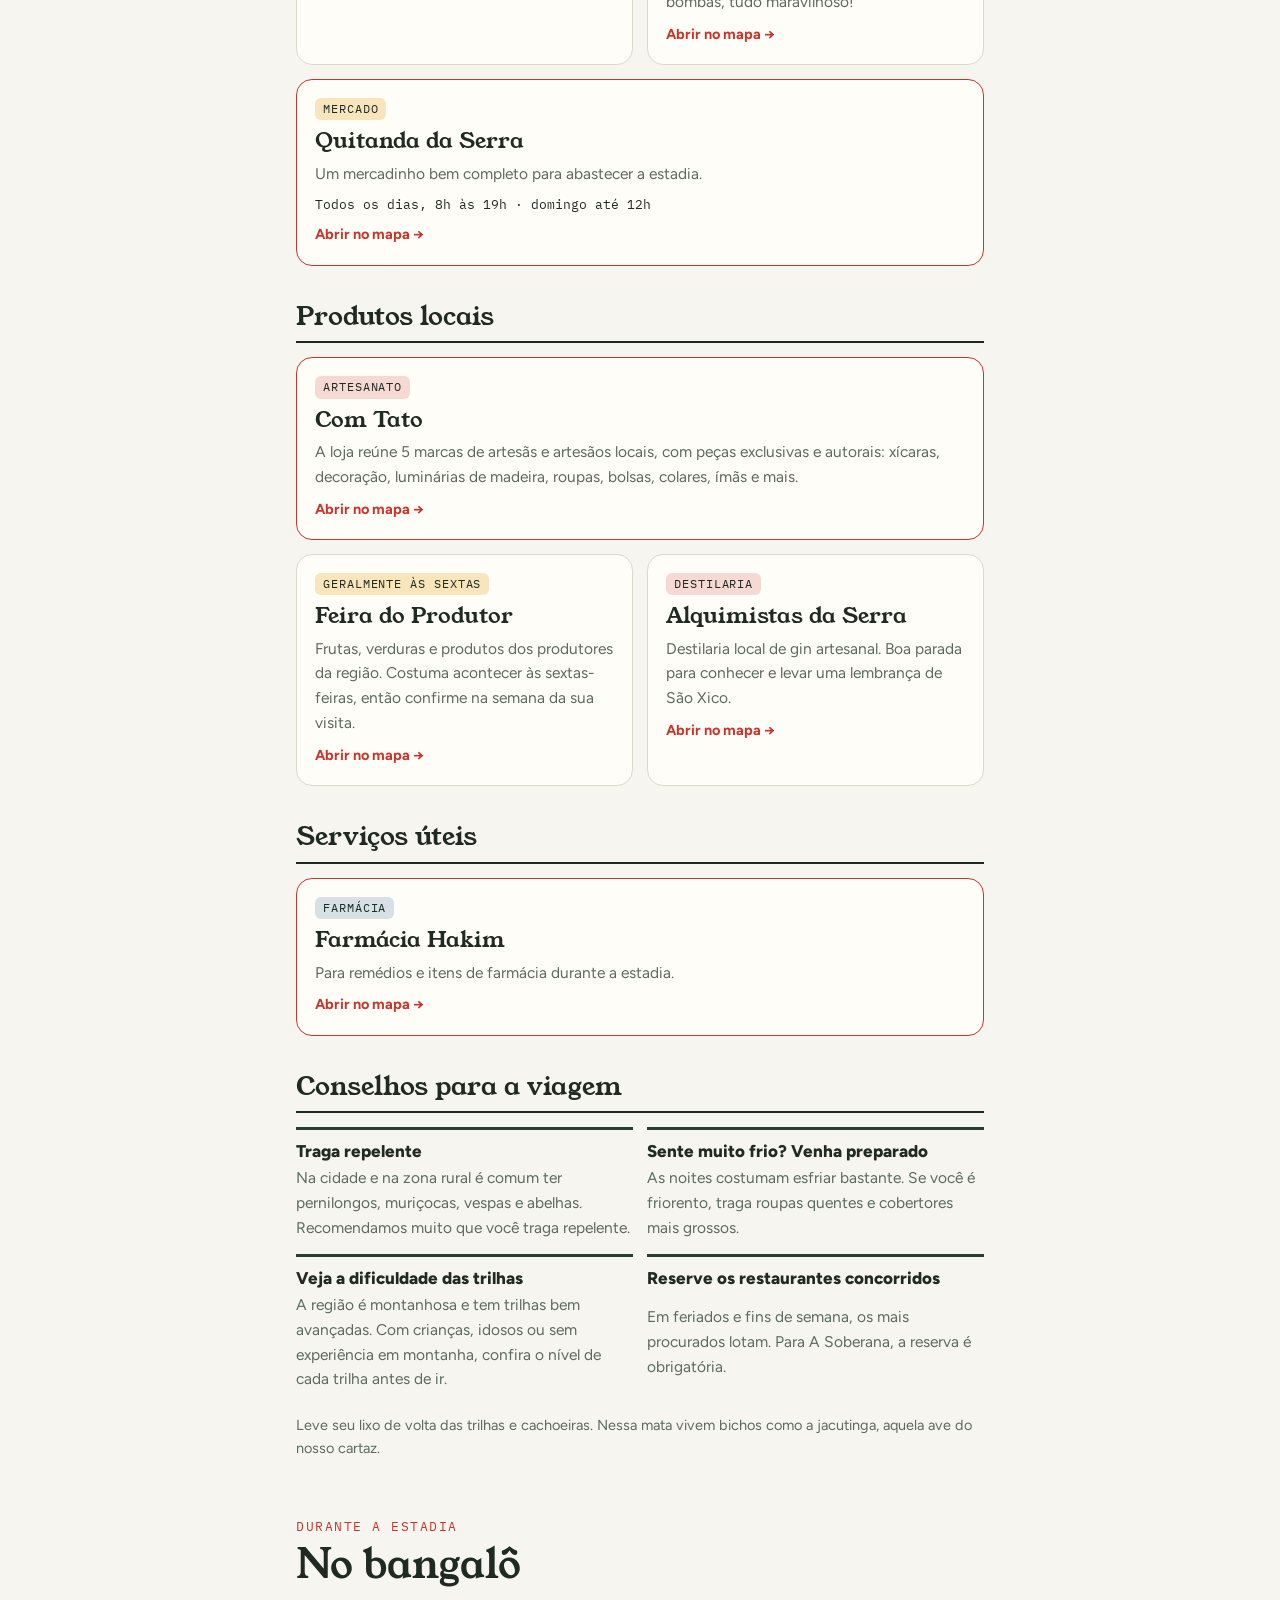
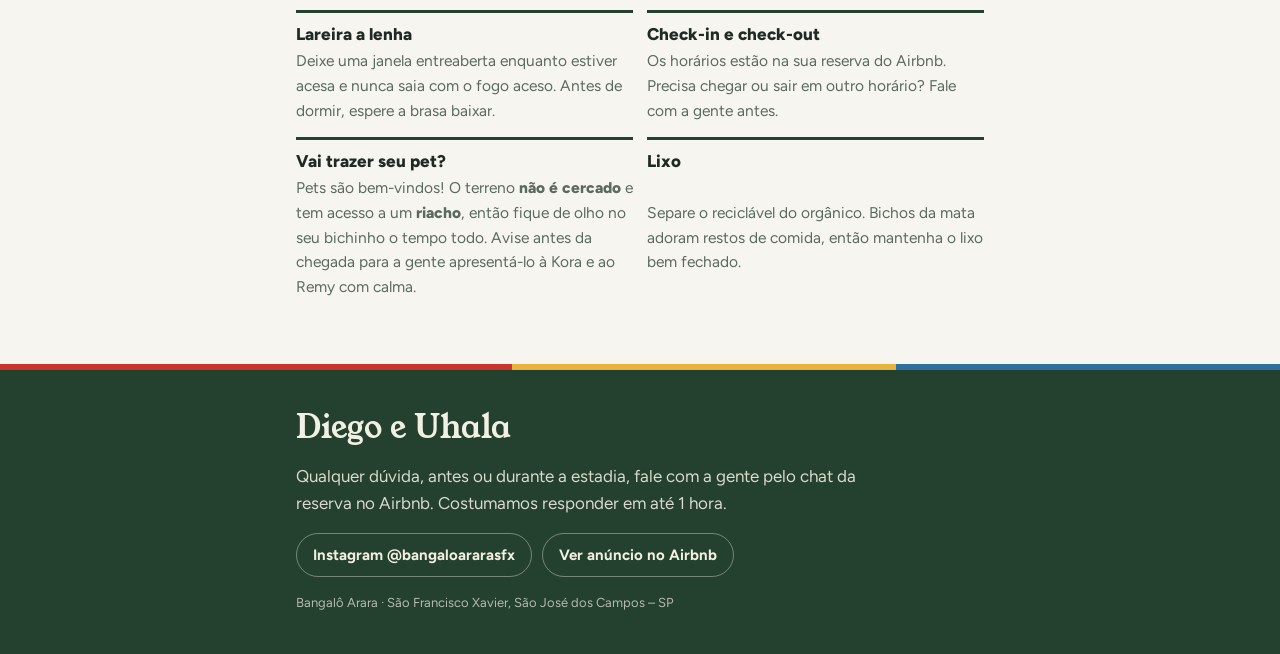
==== commit 86b5e1eb: "Bangalô Arara: Sal da Terra entrega marmitas no local Co-Authored-By: Claude Opus 5.5 <noreply@anthr" ====
--- a/bangalo-arara/index.html
+++ b/bangalo-arara/index.html
@@ -442,9 +442,11 @@
           </div>
         </article>
         <article class="place">
-          <span class="tag mata">Almoço</span>
+          <span class="tag sol">Almoço · entrega no bangalô</span>
           <h3>Restaurante Sal da Terra</h3>
           <p>Excelente para almoçar, com opção a quilo ou buffet livre. No deck dos fundos tem uma bela vista para as montanhas, e o atendimento é de primeira.</p>
+          <p>Também entrega marmitas no bangalô, com ótimas opções com carne, vegetarianas e veganas.</p>
+          <span class="meta">Marmita pequena R$ 22 · grande R$ 25</span>
           <a class="map" href="https://www.google.com/maps/search/?api=1&amp;query=Restaurante+Sal+da+Terra+S%C3%A3o+Francisco+Xavier" target="_blank" rel="noopener">Abrir no mapa →</a>
         </article>
         <article class="place">
